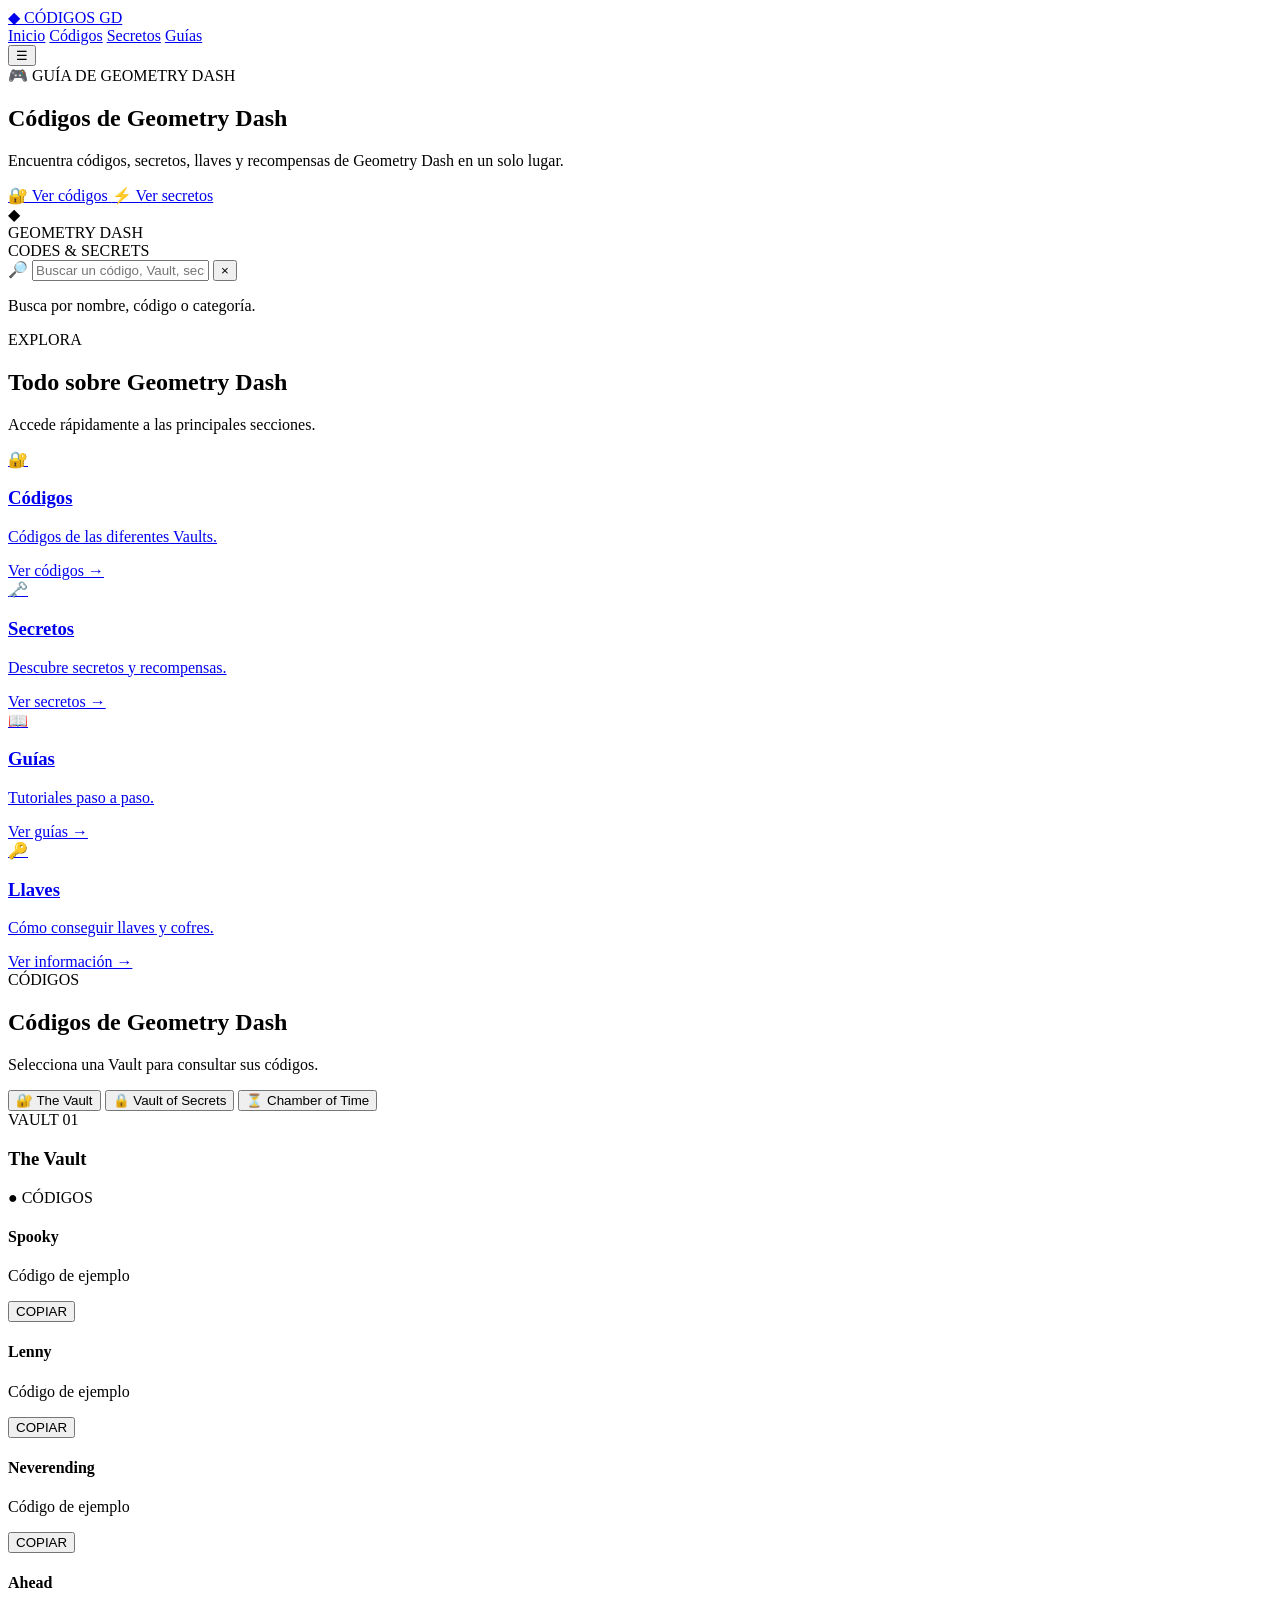
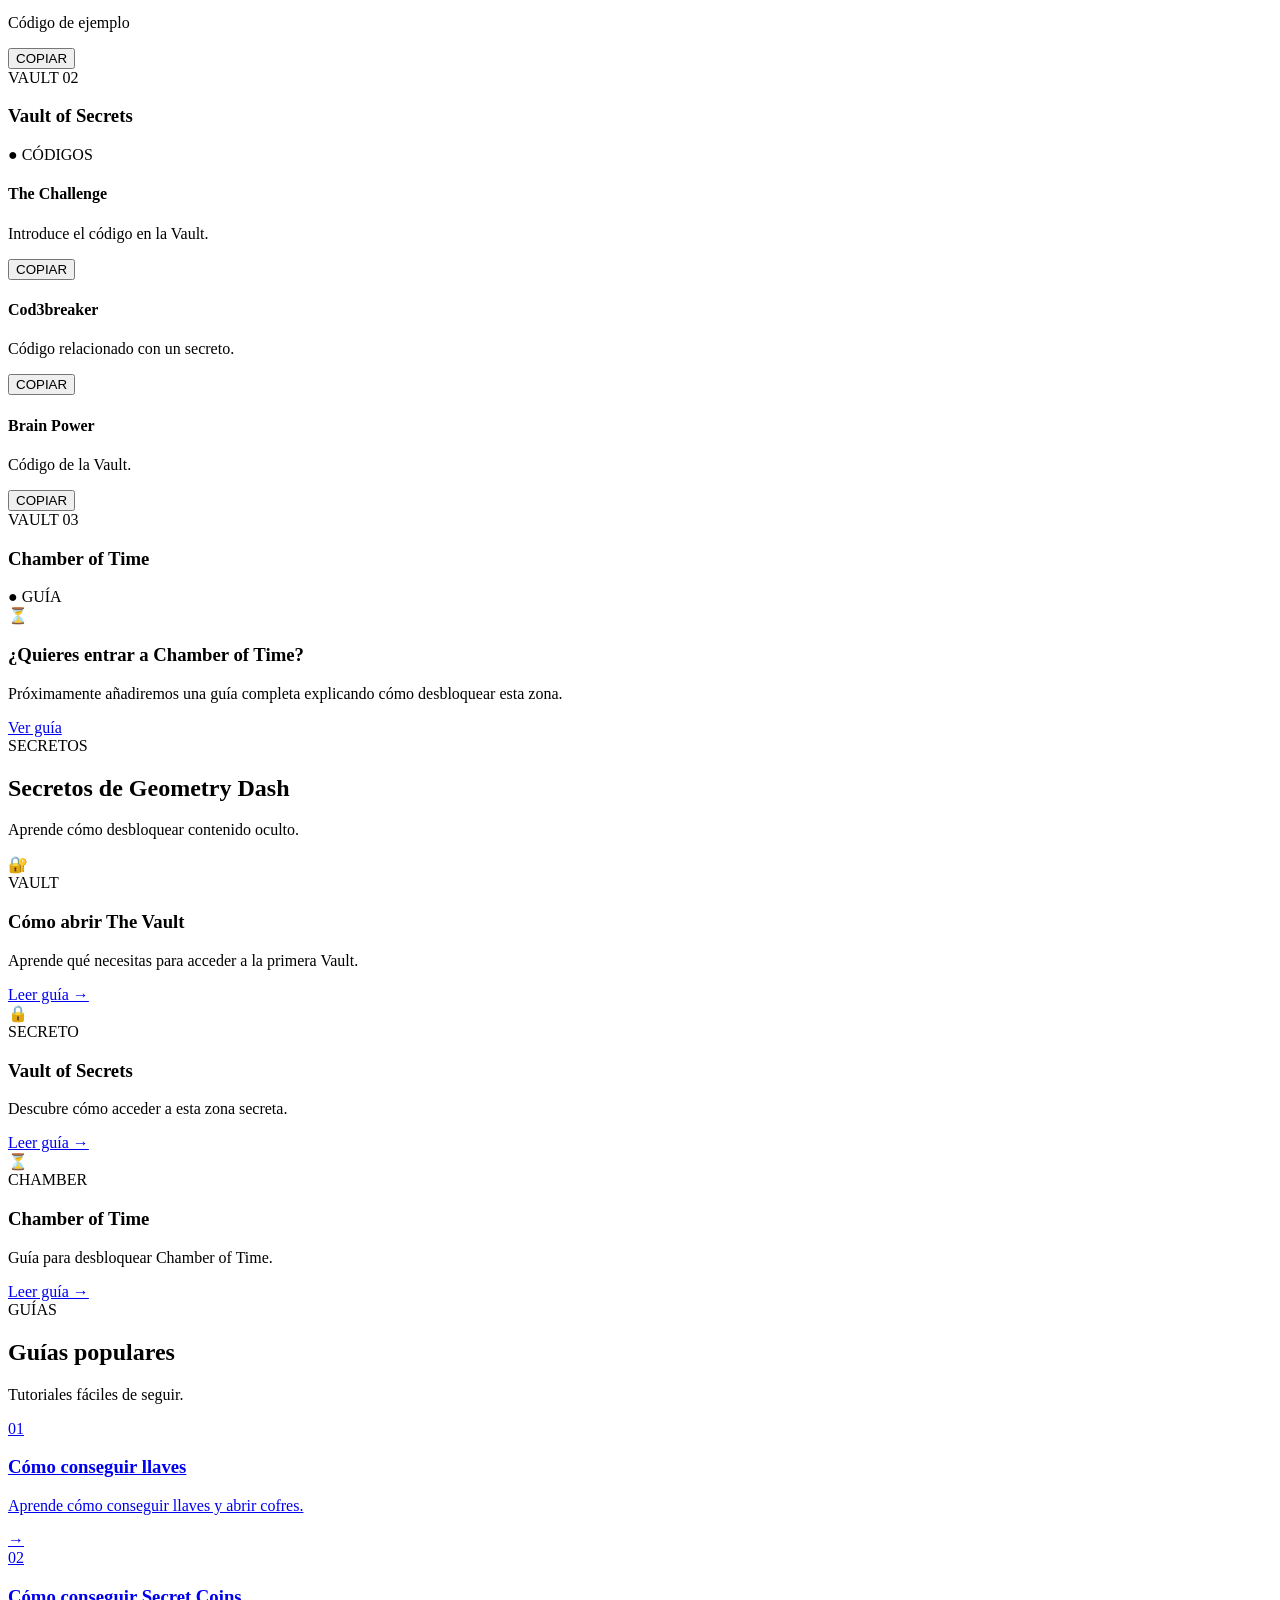
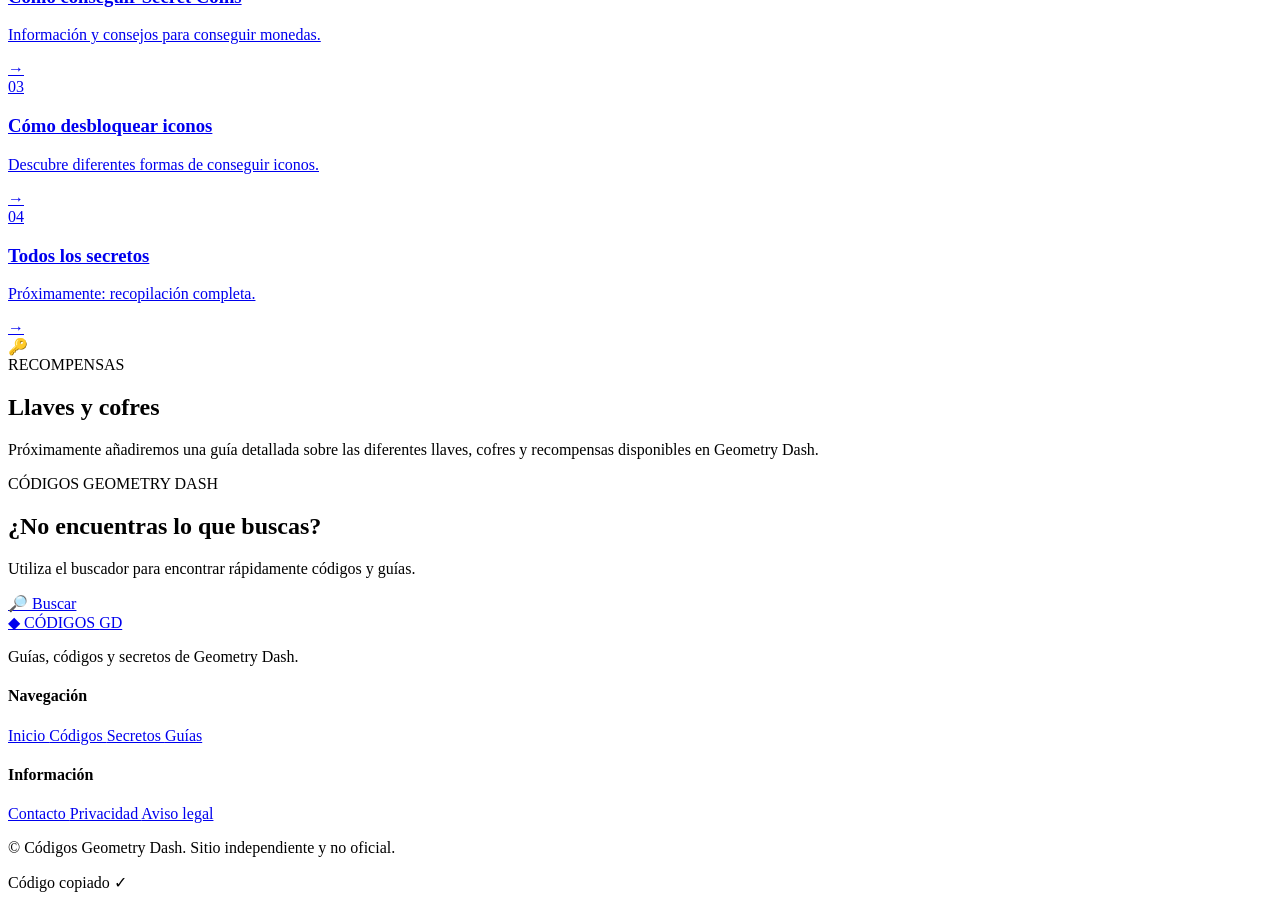
==== index.html @ 50726d6e "index.html" ====
<!DOCTYPE html>
<html lang="es">
<head>
    <meta charset="UTF-8">

    <meta name="viewport" content="width=device-width, initial-scale=1.0">

    <title>Códigos Geometry Dash | Todos los códigos y secretos</title>

    <meta
        name="description"
        content="Descubre códigos de Geometry Dash, The Vault, Vault of Secrets, Chamber of Time, llaves, cofres y secretos."
    >

    <meta
        name="keywords"
        content="Geometry Dash códigos, códigos Geometry Dash, The Vault, Vault of Secrets, Chamber of Time, Geometry Dash secretos"
    >

    <meta name="author" content="Códigos Geometry Dash">

    <link rel="stylesheet" href="style.css">
</head>

<body>

    <!-- ================= HEADER ================= -->

    <header class="header">

        <div class="container nav">

            <a href="#" class="logo">
                <span class="logo-icon">◆</span>
                CÓDIGOS <span>GD</span>
            </a>

            <nav class="menu">
                <a href="#inicio">Inicio</a>
                <a href="#codigos">Códigos</a>
                <a href="#secretos">Secretos</a>
                <a href="#guias">Guías</a>
            </nav>

            <button class="menu-button" id="menuButton">
                ☰
            </button>

        </div>

    </header>


    <!-- ================= HERO ================= -->

    <main>

        <section class="hero" id="inicio">

            <div class="hero-background"></div>

            <div class="container hero-content">

                <div class="hero-text">

                    <div class="badge">
                        🎮 GUÍA DE GEOMETRY DASH
                    </div>

                    <h1>
                        Códigos de
                        <span>Geometry Dash</span>
                    </h1>

                    <p>
                        Encuentra códigos, secretos, llaves y recompensas
                        de Geometry Dash en un solo lugar.
                    </p>

                    <div class="hero-buttons">

                        <a href="#codigos" class="button primary">
                            🔐 Ver códigos
                        </a>

                        <a href="#secretos" class="button secondary">
                            ⚡ Ver secretos
                        </a>

                    </div>

                </div>

                <div class="hero-card">

                    <div class="cube">
                        ◆
                    </div>

                    <div class="hero-card-title">
                        GEOMETRY DASH
                    </div>

                    <div class="hero-card-subtitle">
                        CODES & SECRETS
                    </div>

                </div>

            </div>

        </section>


        <!-- ================= BUSCADOR ================= -->

        <section class="search-section">

            <div class="container">

                <div class="search-box">

                    <span class="search-icon">🔎</span>

                    <input
                        type="text"
                        id="searchInput"
                        placeholder="Buscar un código, Vault, secreto..."
                        autocomplete="off"
                    >

                    <button id="clearSearch">
                        ×
                    </button>

                </div>

                <p class="search-help">
                    Busca por nombre, código o categoría.
                </p>

            </div>

        </section>


        <!-- ================= CATEGORÍAS ================= -->

        <section class="categories">

            <div class="container">

                <div class="section-heading">

                    <span class="section-label">
                        EXPLORA
                    </span>

                    <h2>
                        Todo sobre Geometry Dash
                    </h2>

                    <p>
                        Accede rápidamente a las principales secciones.
                    </p>

                </div>


                <div class="category-grid">

                    <a href="#codigos" class="category-card">

                        <div class="category-icon purple">
                            🔐
                        </div>

                        <h3>
                            Códigos
                        </h3>

                        <p>
                            Códigos de las diferentes Vaults.
                        </p>

                        <span>
                            Ver códigos →
                        </span>

                    </a>


                    <a href="#secretos" class="category-card">

                        <div class="category-icon blue">
                            🗝️
                        </div>

                        <h3>
                            Secretos
                        </h3>

                        <p>
                            Descubre secretos y recompensas.
                        </p>

                        <span>
                            Ver secretos →
                        </span>

                    </a>


                    <a href="#guias" class="category-card">

                        <div class="category-icon green">
                            📖
                        </div>

                        <h3>
                            Guías
                        </h3>

                        <p>
                            Tutoriales paso a paso.
                        </p>

                        <span>
                            Ver guías →
                        </span>

                    </a>


                    <a href="#llaves" class="category-card">

                        <div class="category-icon orange">
                            🔑
                        </div>

                        <h3>
                            Llaves
                        </h3>

                        <p>
                            Cómo conseguir llaves y cofres.
                        </p>

                        <span>
                            Ver información →
                        </span>

                    </a>

                </div>

            </div>

        </section>


        <!-- ================= CÓDIGOS ================= -->

        <section class="codes-section" id="codigos">

            <div class="container">

                <div class="section-heading">

                    <span class="section-label">
                        CÓDIGOS
                    </span>

                    <h2>
                        Códigos de Geometry Dash
                    </h2>

                    <p>
                        Selecciona una Vault para consultar sus códigos.
                    </p>

                </div>


                <div class="vault-tabs">

                    <button
                        class="vault-tab active"
                        data-vault="the-vault"
                    >
                        🔐 The Vault
                    </button>

                    <button
                        class="vault-tab"
                        data-vault="vault-secrets"
                    >
                        🔒 Vault of Secrets
                    </button>

                    <button
                        class="vault-tab"
                        data-vault="chamber"
                    >
                        ⏳ Chamber of Time
                    </button>

                </div>


                <!-- THE VAULT -->

                <div class="code-panel active" id="the-vault">

                    <div class="panel-header">

                        <div>
                            <span class="small-label">
                                VAULT 01
                            </span>

                            <h3>
                                The Vault
                            </h3>
                        </div>

                        <span class="status">
                            ● CÓDIGOS
                        </span>

                    </div>


                    <div class="code-grid">

                        <article class="code-card">

                            <div class="code-info">
                                <h4>
                                    Spooky
                                </h4>

                                <p>
                                    Código de ejemplo
                                </p>
                            </div>

                            <button
                                class="copy-button"
                                data-code="spooky"
                            >
                                COPIAR
                            </button>

                        </article>


                        <article class="code-card">

                            <div class="code-info">
                                <h4>
                                    Lenny
                                </h4>

                                <p>
                                    Código de ejemplo
                                </p>
                            </div>

                            <button
                                class="copy-button"
                                data-code="lenny"
                            >
                                COPIAR
                            </button>

                        </article>


                        <article class="code-card">

                            <div class="code-info">
                                <h4>
                                    Neverending
                                </h4>

                                <p>
                                    Código de ejemplo
                                </p>
                            </div>

                            <button
                                class="copy-button"
                                data-code="neverending"
                            >
                                COPIAR
                            </button>

                        </article>


                        <article class="code-card">

                            <div class="code-info">
                                <h4>
                                    Ahead
                                </h4>

                                <p>
                                    Código de ejemplo
                                </p>
                            </div>

                            <button
                                class="copy-button"
                                data-code="ahead"
                            >
                                COPIAR
                            </button>

                        </article>

                    </div>

                </div>


                <!-- VAULT OF SECRETS -->

                <div class="code-panel" id="vault-secrets">

                    <div class="panel-header">

                        <div>
                            <span class="small-label">
                                VAULT 02
                            </span>

                            <h3>
                                Vault of Secrets
                            </h3>
                        </div>

                        <span class="status">
                            ● CÓDIGOS
                        </span>

                    </div>


                    <div class="code-grid">

                        <article class="code-card">

                            <div class="code-info">
                                <h4>
                                    The Challenge
                                </h4>

                                <p>
                                    Introduce el código en la Vault.
                                </p>
                            </div>

                            <button
                                class="copy-button"
                                data-code="the challenge"
                            >
                                COPIAR
                            </button>

                        </article>


                        <article class="code-card">

                            <div class="code-info">
                                <h4>
                                    Cod3breaker
                                </h4>

                                <p>
                                    Código relacionado con un secreto.
                                </p>
                            </div>

                            <button
                                class="copy-button"
                                data-code="cod3breaker"
                            >
                                COPIAR
                            </button>

                        </article>


                        <article class="code-card">

                            <div class="code-info">
                                <h4>
                                    Brain Power
                                </h4>

                                <p>
                                    Código de la Vault.
                                </p>
                            </div>

                            <button
                                class="copy-button"
                                data-code="brain power"
                            >
                                COPIAR
                            </button>

                        </article>

                    </div>

                </div>


                <!-- CHAMBER -->

                <div class="code-panel" id="chamber">

                    <div class="panel-header">

                        <div>
                            <span class="small-label">
                                VAULT 03
                            </span>

                            <h3>
                                Chamber of Time
                            </h3>
                        </div>

                        <span class="status">
                            ● GUÍA
                        </span>

                    </div>


                    <div class="chamber-content">

                        <div class="chamber-icon">
                            ⏳
                        </div>

                        <div>

                            <h3>
                                ¿Quieres entrar a Chamber of Time?
                            </h3>

                            <p>
                                Próximamente añadiremos una guía completa
                                explicando cómo desbloquear esta zona.
                            </p>

                            <a href="#guias" class="button primary">
                                Ver guía
                            </a>

                        </div>

                    </div>

                </div>

            </div>

        </section>


        <!-- ================= SECRETOS ================= -->

        <section class="secrets-section" id="secretos">

            <div class="container">

                <div class="section-heading">

                    <span class="section-label">
                        SECRETOS
                    </span>

                    <h2>
                        Secretos de Geometry Dash
                    </h2>

                    <p>
                        Aprende cómo desbloquear contenido oculto.
                    </p>

                </div>


                <div class="article-grid">

                    <article class="article-card">

                        <div class="article-image vault-image">
                            🔐
                        </div>

                        <div class="article-content">

                            <span class="article-tag">
                                VAULT
                            </span>

                            <h3>
                                Cómo abrir The Vault
                            </h3>

                            <p>
                                Aprende qué necesitas para acceder
                                a la primera Vault.
                            </p>

                            <a href="#">
                                Leer guía →
                            </a>

                        </div>

                    </article>


                    <article class="article-card">

                        <div class="article-image secret-image">
                            🔒
                        </div>

                        <div class="article-content">

                            <span class="article-tag">
                                SECRETO
                            </span>

                            <h3>
                                Vault of Secrets
                            </h3>

                            <p>
                                Descubre cómo acceder a esta zona
                                secreta.
                            </p>

                            <a href="#">
                                Leer guía →
                            </a>

                        </div>

                    </article>


                    <article class="article-card">

                        <div class="article-image chamber-image">
                            ⏳
                        </div>

                        <div class="article-content">

                            <span class="article-tag">
                                CHAMBER
                            </span>

                            <h3>
                                Chamber of Time
                            </h3>

                            <p>
                                Guía para desbloquear Chamber of Time.
                            </p>

                            <a href="#">
                                Leer guía →
                            </a>

                        </div>

                    </article>

                </div>

            </div>

        </section>


        <!-- ================= GUIAS ================= -->

        <section class="guides-section" id="guias">

            <div class="container">

                <div class="section-heading">

                    <span class="section-label">
                        GUÍAS
                    </span>

                    <h2>
                        Guías populares
                    </h2>

                    <p>
                        Tutoriales fáciles de seguir.
                    </p>

                </div>


                <div class="guide-list">

                    <a href="#" class="guide-item">

                        <div class="guide-number">
                            01
                        </div>

                        <div class="guide-text">
                            <h3>
                                Cómo conseguir llaves
                            </h3>

                            <p>
                                Aprende cómo conseguir llaves y abrir cofres.
                            </p>
                        </div>

                        <span class="guide-arrow">
                            →
                        </span>

                    </a>


                    <a href="#" class="guide-item">

                        <div class="guide-number">
                            02
                        </div>

                        <div class="guide-text">
                            <h3>
                                Cómo conseguir Secret Coins
                            </h3>

                            <p>
                                Información y consejos para conseguir monedas.
                            </p>
                        </div>

                        <span class="guide-arrow">
                            →
                        </span>

                    </a>


                    <a href="#" class="guide-item">

                        <div class="guide-number">
                            03
                        </div>

                        <div class="guide-text">
                            <h3>
                                Cómo desbloquear iconos
                            </h3>

                            <p>
                                Descubre diferentes formas de conseguir iconos.
                            </p>
                        </div>

                        <span class="guide-arrow">
                            →
                        </span>

                    </a>


                    <a href="#" class="guide-item">

                        <div class="guide-number">
                            04
                        </div>

                        <div class="guide-text">
                            <h3>
                                Todos los secretos
                            </h3>

                            <p>
                                Próximamente: recopilación completa.
                            </p>
                        </div>

                        <span class="guide-arrow">
                            →
                        </span>

                    </a>

                </div>

            </div>

        </section>


        <!-- ================= LLAVES ================= -->

        <section class="keys-section" id="llaves">

            <div class="container">

                <div class="keys-box">

                    <div class="keys-icon">
                        🔑
                    </div>

                    <div>

                        <span class="section-label">
                            RECOMPENSAS
                        </span>

                        <h2>
                            Llaves y cofres
                        </h2>

                        <p>
                            Próximamente añadiremos una guía detallada
                            sobre las diferentes llaves, cofres y recompensas
                            disponibles en Geometry Dash.
                        </p>

                    </div>

                </div>

            </div>

        </section>


        <!-- ================= CTA ================= -->

        <section class="cta-section">

            <div class="container">

                <div class="cta">

                    <div>

                        <span class="section-label">
                            CÓDIGOS GEOMETRY DASH
                        </span>

                        <h2>
                            ¿No encuentras lo que buscas?
                        </h2>

                        <p>
                            Utiliza el buscador para encontrar rápidamente
                            códigos y guías.
                        </p>

                    </div>

                    <a href="#inicio" class="button primary">
                        🔎 Buscar
                    </a>

                </div>

            </div>

        </section>

    </main>


    <!-- ================= FOOTER ================= -->

    <footer class="footer">

        <div class="container footer-content">

            <div class="footer-brand">

                <a href="#" class="logo">
                    <span class="logo-icon">◆</span>
                    CÓDIGOS <span>GD</span>
                </a>

                <p>
                    Guías, códigos y secretos de Geometry Dash.
                </p>

            </div>


            <div class="footer-links">

                <h4>
                    Navegación
                </h4>

                <a href="#inicio">
                    Inicio
                </a>

                <a href="#codigos">
                    Códigos
                </a>

                <a href="#secretos">
                    Secretos
                </a>

                <a href="#guias">
                    Guías
                </a>

            </div>


            <div class="footer-links">

                <h4>
                    Información
                </h4>

                <a href="#">
                    Contacto
                </a>

                <a href="#">
                    Privacidad
                </a>

                <a href="#">
                    Aviso legal
                </a>

            </div>

        </div>


        <div class="footer-bottom">

            <div class="container">

                <p>
                    © <span id="year"></span> Códigos Geometry Dash.
                    Sitio independiente y no oficial.
                </p>

            </div>

        </div>

    </footer>


    <!-- TOAST -->

    <div class="toast" id="toast">
        Código copiado ✓
    </div>


    <script src="script.js"></script>

</body>
</html>
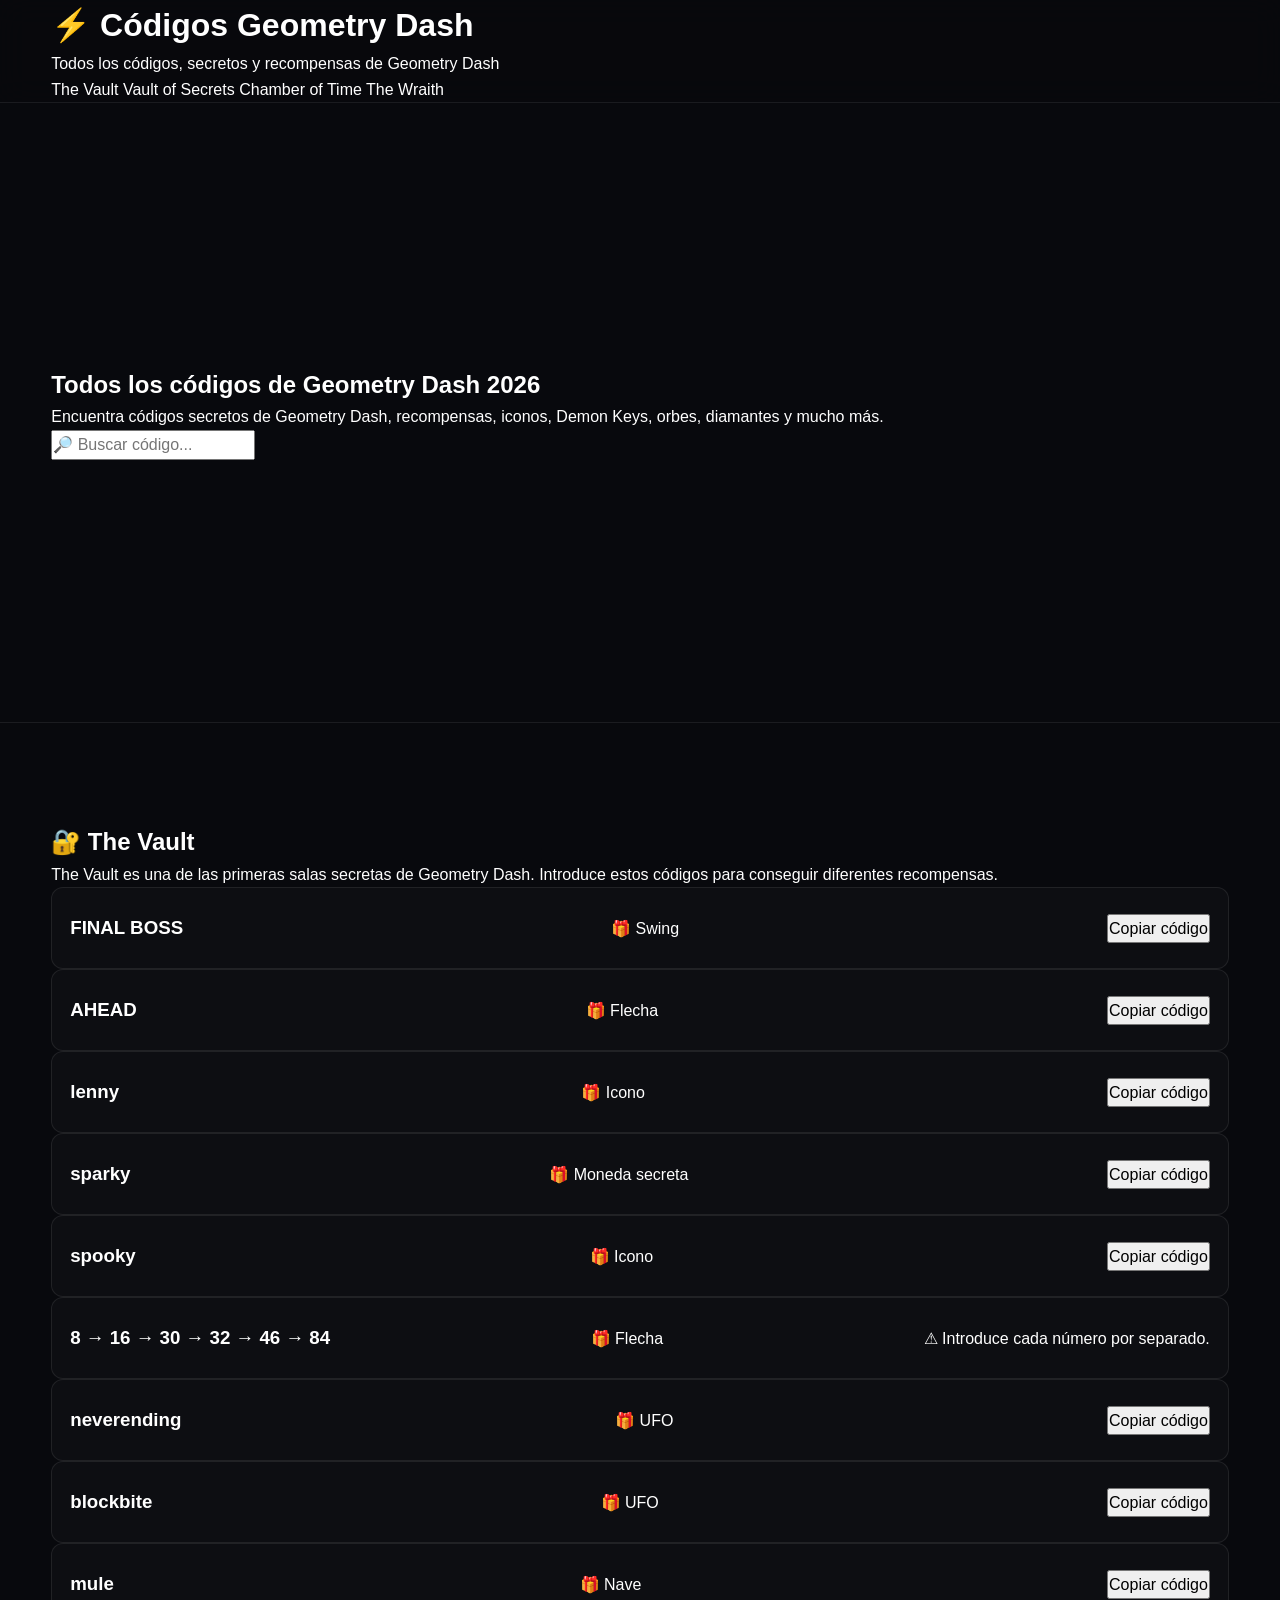
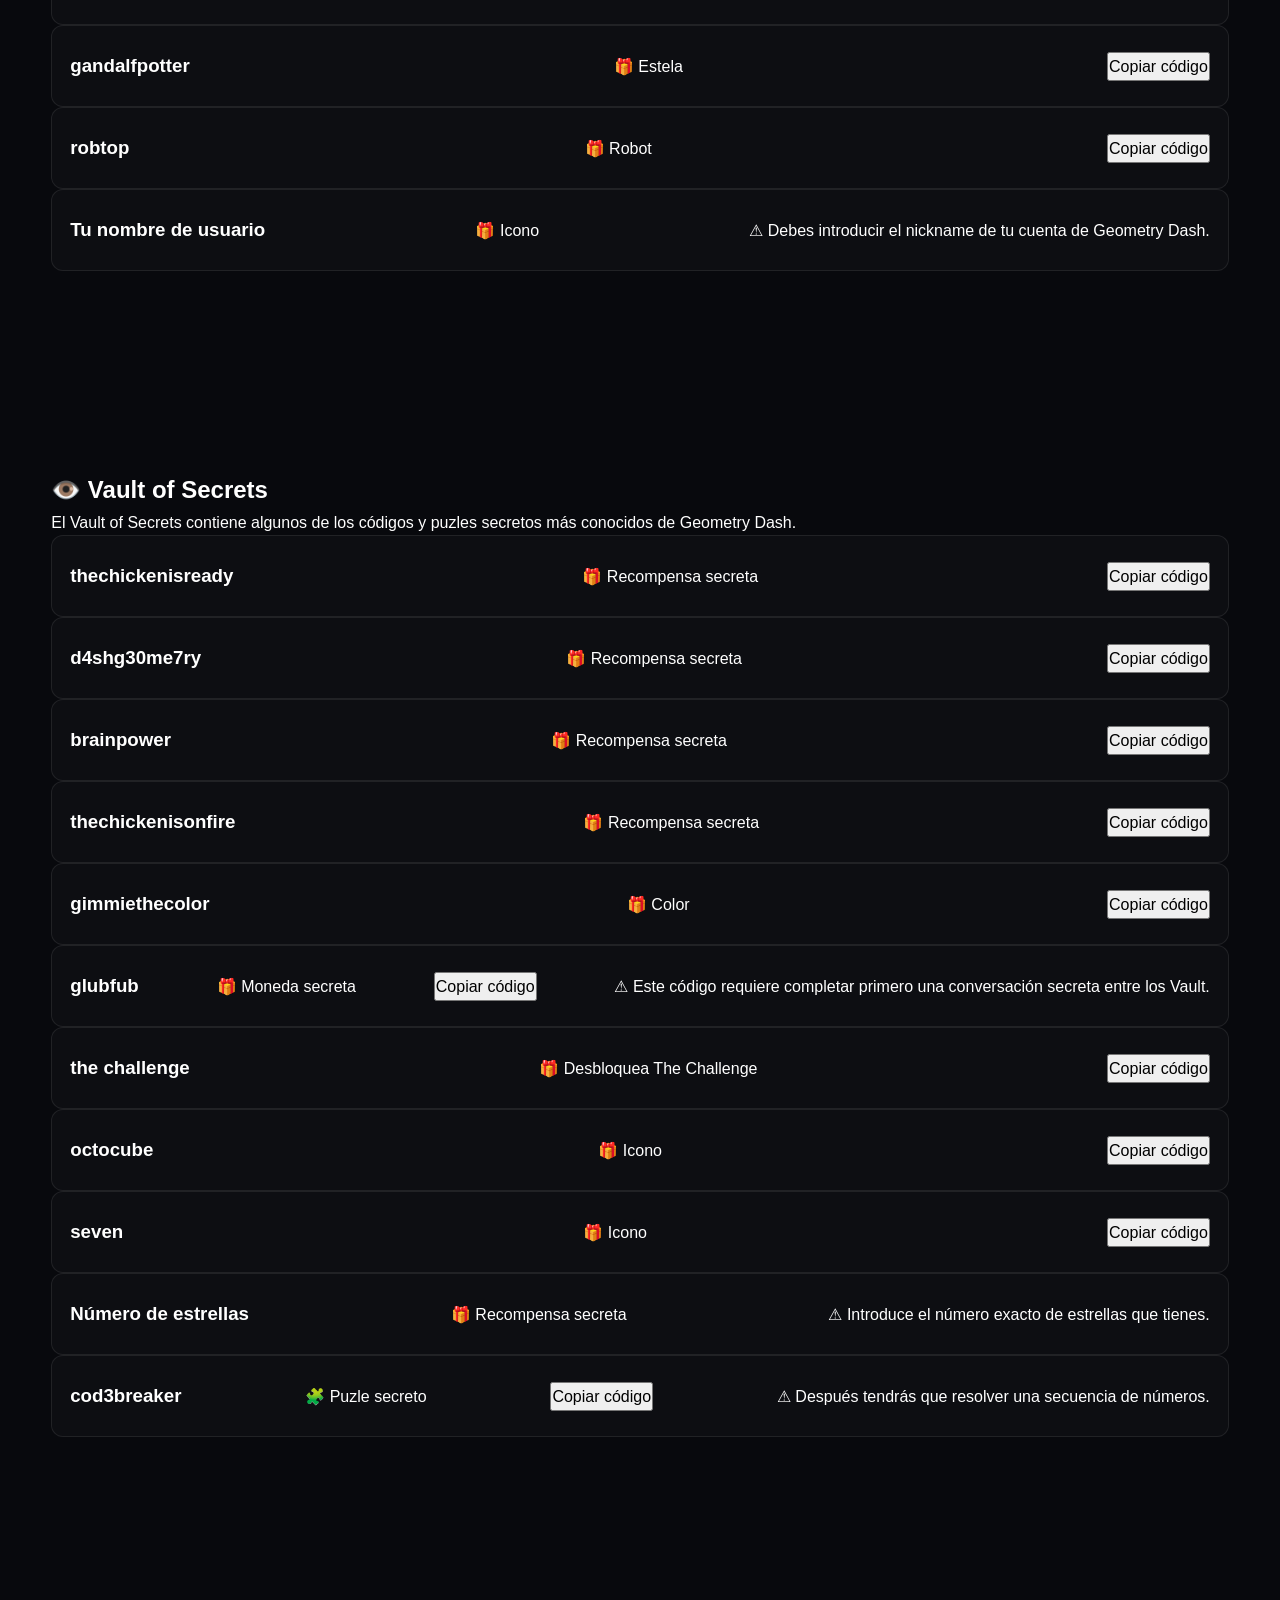
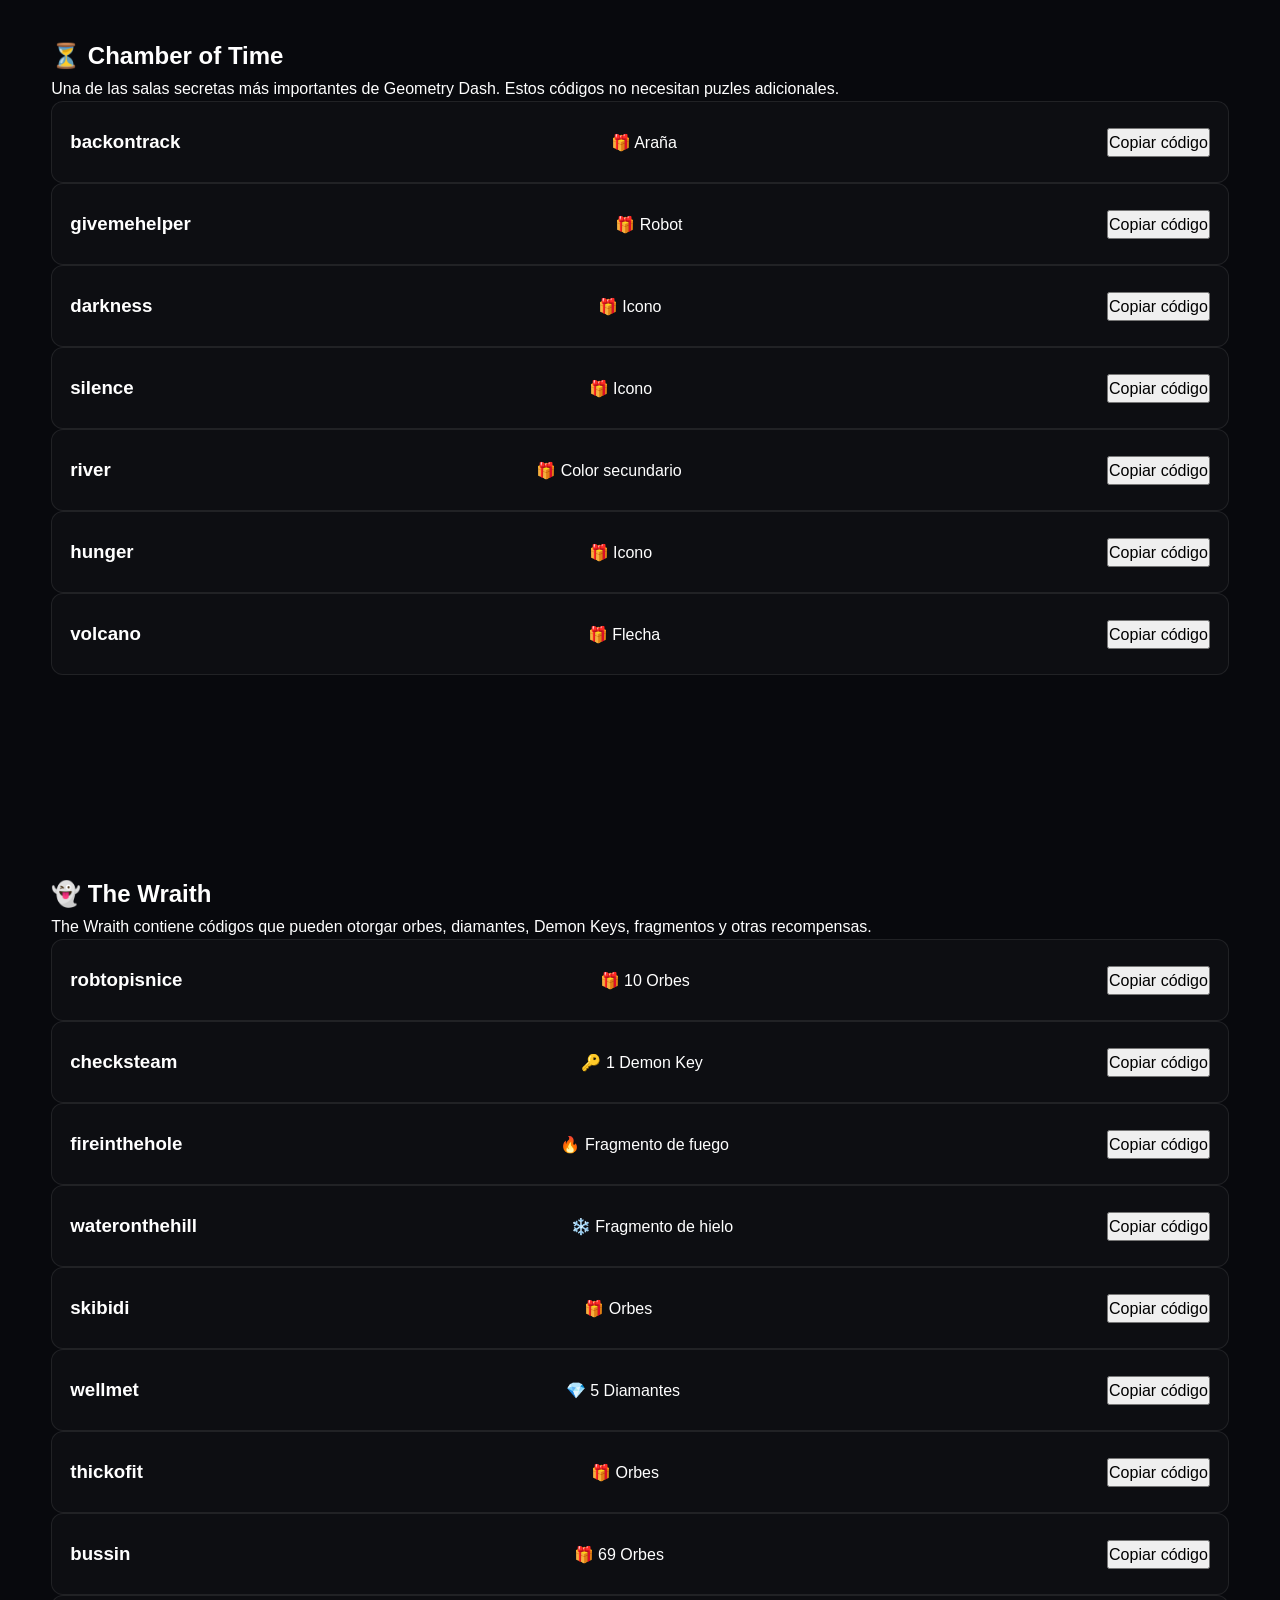
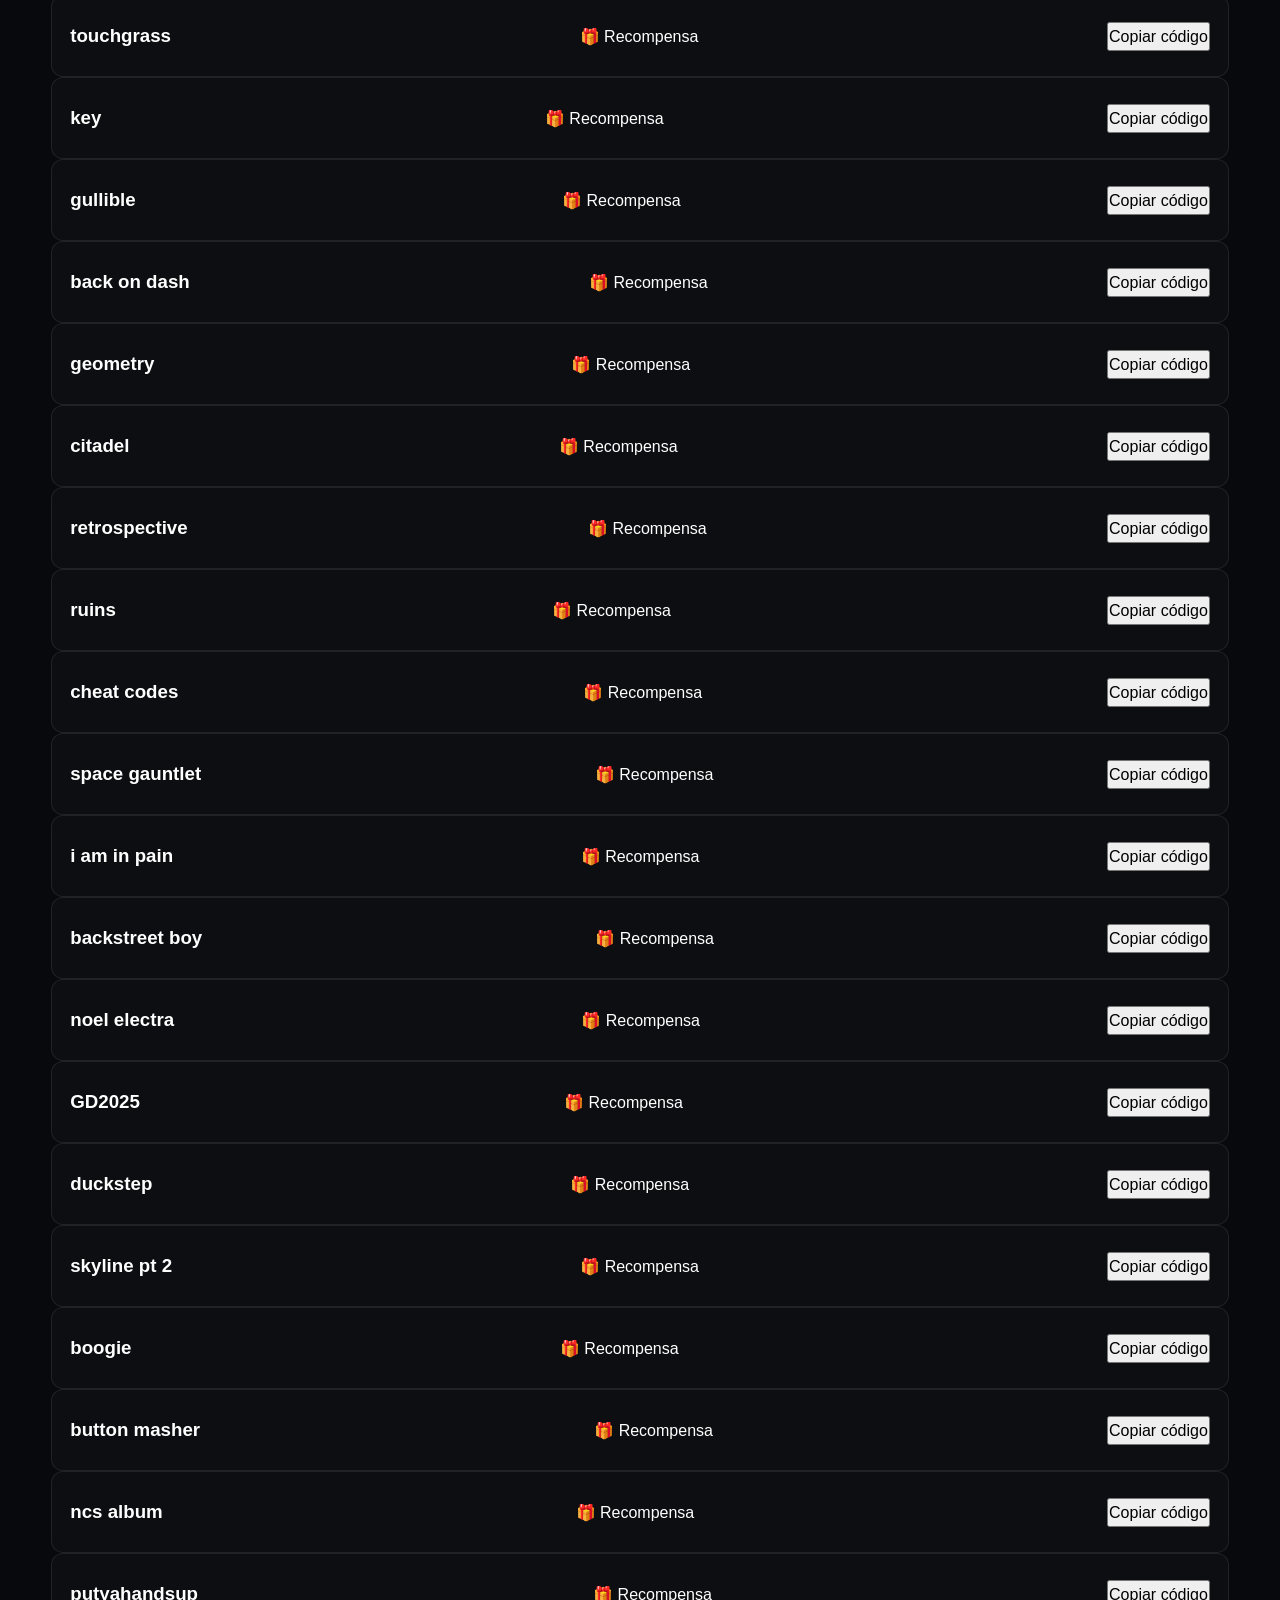
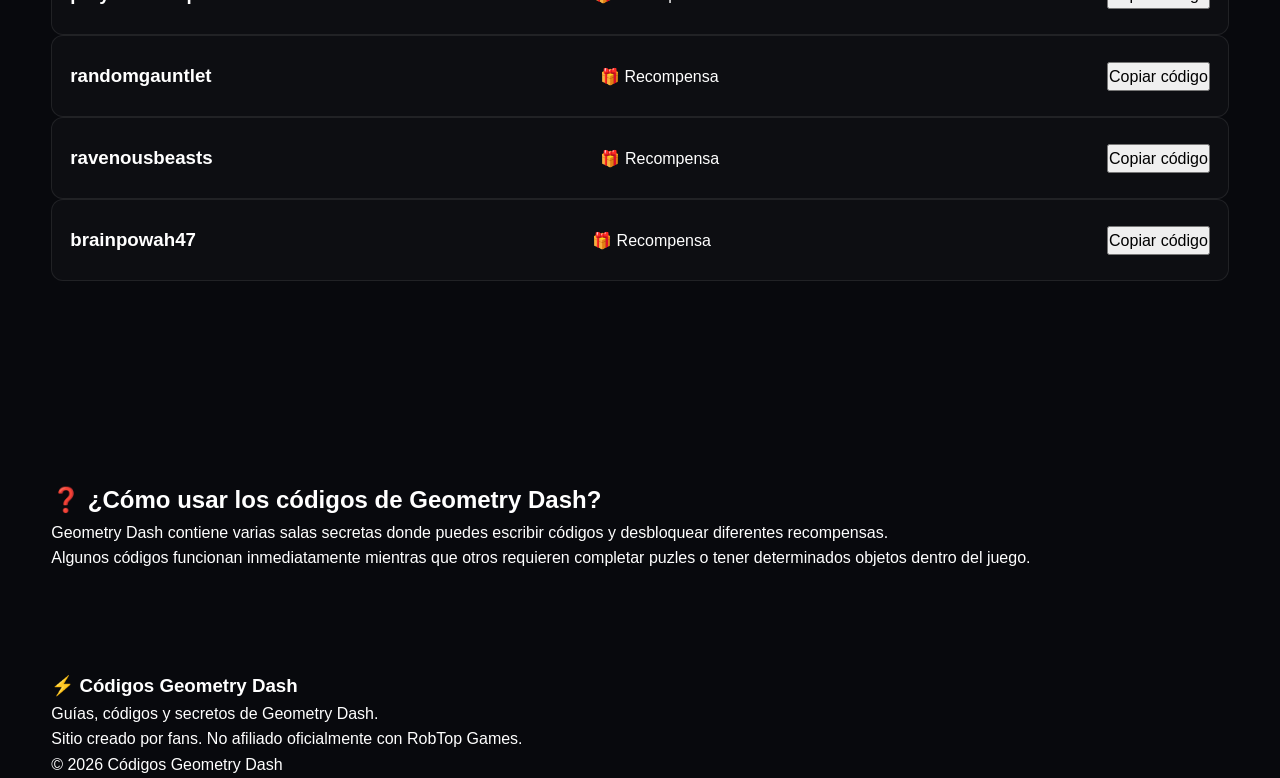
==== commit 35a8c40d: "index.html" ====
--- a/index.html
+++ b/index.html
@@ -1,990 +1,962 @@
 <!DOCTYPE html>
 <html lang="es">
 <head>
-    <meta charset="UTF-8">
-
-    <meta name="viewport" content="width=device-width, initial-scale=1.0">
-
-    <title>Códigos Geometry Dash | Todos los códigos y secretos</title>
-
-    <meta
-        name="description"
-        content="Descubre códigos de Geometry Dash, The Vault, Vault of Secrets, Chamber of Time, llaves, cofres y secretos."
-    >
-
-    <meta
-        name="keywords"
-        content="Geometry Dash códigos, códigos Geometry Dash, The Vault, Vault of Secrets, Chamber of Time, Geometry Dash secretos"
-    >
-
-    <meta name="author" content="Códigos Geometry Dash">
-
-    <link rel="stylesheet" href="style.css">
+  <meta charset="UTF-8" />
+  <meta name="viewport" content="width=device-width, initial-scale=1.0" />
+
+  <title>Códigos Geometry Dash 2026 | Vault, Secrets, Chamber y Wraith</title>
+
+  <meta
+    name="description"
+    content="Todos los códigos de Geometry Dash actualizados: The Vault, Vault of Secrets, Chamber of Time y The Wraith. Copia los códigos y descubre sus recompensas."
+  />
+
+  <link rel="stylesheet" href="style.css" />
 </head>
 
 <body>
 
-    <!-- ================= HEADER ================= -->
-
-    <header class="header">
-
-        <div class="container nav">
-
-            <a href="#" class="logo">
-                <span class="logo-icon">◆</span>
-                CÓDIGOS <span>GD</span>
-            </a>
-
-            <nav class="menu">
-                <a href="#inicio">Inicio</a>
-                <a href="#codigos">Códigos</a>
-                <a href="#secretos">Secretos</a>
-                <a href="#guias">Guías</a>
-            </nav>
-
-            <button class="menu-button" id="menuButton">
-                ☰
-            </button>
-
-        </div>
-
-    </header>
-
-
-    <!-- ================= HERO ================= -->
-
-    <main>
-
-        <section class="hero" id="inicio">
-
-            <div class="hero-background"></div>
-
-            <div class="container hero-content">
-
-                <div class="hero-text">
-
-                    <div class="badge">
-                        🎮 GUÍA DE GEOMETRY DASH
-                    </div>
-
-                    <h1>
-                        Códigos de
-                        <span>Geometry Dash</span>
-                    </h1>
-
-                    <p>
-                        Encuentra códigos, secretos, llaves y recompensas
-                        de Geometry Dash en un solo lugar.
-                    </p>
-
-                    <div class="hero-buttons">
-
-                        <a href="#codigos" class="button primary">
-                            🔐 Ver códigos
-                        </a>
-
-                        <a href="#secretos" class="button secondary">
-                            ⚡ Ver secretos
-                        </a>
-
-                    </div>
-
-                </div>
-
-                <div class="hero-card">
-
-                    <div class="cube">
-                        ◆
-                    </div>
-
-                    <div class="hero-card-title">
-                        GEOMETRY DASH
-                    </div>
-
-                    <div class="hero-card-subtitle">
-                        CODES & SECRETS
-                    </div>
-
-                </div>
-
-            </div>
-
-        </section>
-
-
-        <!-- ================= BUSCADOR ================= -->
-
-        <section class="search-section">
-
-            <div class="container">
-
-                <div class="search-box">
-
-                    <span class="search-icon">🔎</span>
-
-                    <input
-                        type="text"
-                        id="searchInput"
-                        placeholder="Buscar un código, Vault, secreto..."
-                        autocomplete="off"
-                    >
-
-                    <button id="clearSearch">
-                        ×
-                    </button>
-
-                </div>
-
-                <p class="search-help">
-                    Busca por nombre, código o categoría.
-                </p>
-
-            </div>
-
-        </section>
-
-
-        <!-- ================= CATEGORÍAS ================= -->
-
-        <section class="categories">
-
-            <div class="container">
-
-                <div class="section-heading">
-
-                    <span class="section-label">
-                        EXPLORA
-                    </span>
-
-                    <h2>
-                        Todo sobre Geometry Dash
-                    </h2>
-
-                    <p>
-                        Accede rápidamente a las principales secciones.
-                    </p>
-
-                </div>
-
-
-                <div class="category-grid">
-
-                    <a href="#codigos" class="category-card">
-
-                        <div class="category-icon purple">
-                            🔐
-                        </div>
-
-                        <h3>
-                            Códigos
-                        </h3>
-
-                        <p>
-                            Códigos de las diferentes Vaults.
-                        </p>
-
-                        <span>
-                            Ver códigos →
-                        </span>
-
-                    </a>
-
-
-                    <a href="#secretos" class="category-card">
-
-                        <div class="category-icon blue">
-                            🗝️
-                        </div>
-
-                        <h3>
-                            Secretos
-                        </h3>
-
-                        <p>
-                            Descubre secretos y recompensas.
-                        </p>
-
-                        <span>
-                            Ver secretos →
-                        </span>
-
-                    </a>
-
-
-                    <a href="#guias" class="category-card">
-
-                        <div class="category-icon green">
-                            📖
-                        </div>
-
-                        <h3>
-                            Guías
-                        </h3>
-
-                        <p>
-                            Tutoriales paso a paso.
-                        </p>
-
-                        <span>
-                            Ver guías →
-                        </span>
-
-                    </a>
-
-
-                    <a href="#llaves" class="category-card">
-
-                        <div class="category-icon orange">
-                            🔑
-                        </div>
-
-                        <h3>
-                            Llaves
-                        </h3>
-
-                        <p>
-                            Cómo conseguir llaves y cofres.
-                        </p>
-
-                        <span>
-                            Ver información →
-                        </span>
-
-                    </a>
-
-                </div>
-
-            </div>
-
-        </section>
-
-
-        <!-- ================= CÓDIGOS ================= -->
-
-        <section class="codes-section" id="codigos">
-
-            <div class="container">
-
-                <div class="section-heading">
-
-                    <span class="section-label">
-                        CÓDIGOS
-                    </span>
-
-                    <h2>
-                        Códigos de Geometry Dash
-                    </h2>
-
-                    <p>
-                        Selecciona una Vault para consultar sus códigos.
-                    </p>
-
-                </div>
-
-
-                <div class="vault-tabs">
-
-                    <button
-                        class="vault-tab active"
-                        data-vault="the-vault"
-                    >
-                        🔐 The Vault
-                    </button>
-
-                    <button
-                        class="vault-tab"
-                        data-vault="vault-secrets"
-                    >
-                        🔒 Vault of Secrets
-                    </button>
-
-                    <button
-                        class="vault-tab"
-                        data-vault="chamber"
-                    >
-                        ⏳ Chamber of Time
-                    </button>
-
-                </div>
-
-
-                <!-- THE VAULT -->
-
-                <div class="code-panel active" id="the-vault">
-
-                    <div class="panel-header">
-
-                        <div>
-                            <span class="small-label">
-                                VAULT 01
-                            </span>
-
-                            <h3>
-                                The Vault
-                            </h3>
-                        </div>
-
-                        <span class="status">
-                            ● CÓDIGOS
-                        </span>
-
-                    </div>
-
-
-                    <div class="code-grid">
-
-                        <article class="code-card">
-
-                            <div class="code-info">
-                                <h4>
-                                    Spooky
-                                </h4>
-
-                                <p>
-                                    Código de ejemplo
-                                </p>
-                            </div>
-
-                            <button
-                                class="copy-button"
-                                data-code="spooky"
-                            >
-                                COPIAR
-                            </button>
-
-                        </article>
-
-
-                        <article class="code-card">
-
-                            <div class="code-info">
-                                <h4>
-                                    Lenny
-                                </h4>
-
-                                <p>
-                                    Código de ejemplo
-                                </p>
-                            </div>
-
-                            <button
-                                class="copy-button"
-                                data-code="lenny"
-                            >
-                                COPIAR
-                            </button>
-
-                        </article>
-
-
-                        <article class="code-card">
-
-                            <div class="code-info">
-                                <h4>
-                                    Neverending
-                                </h4>
-
-                                <p>
-                                    Código de ejemplo
-                                </p>
-                            </div>
-
-                            <button
-                                class="copy-button"
-                                data-code="neverending"
-                            >
-                                COPIAR
-                            </button>
-
-                        </article>
-
-
-                        <article class="code-card">
-
-                            <div class="code-info">
-                                <h4>
-                                    Ahead
-                                </h4>
-
-                                <p>
-                                    Código de ejemplo
-                                </p>
-                            </div>
-
-                            <button
-                                class="copy-button"
-                                data-code="ahead"
-                            >
-                                COPIAR
-                            </button>
-
-                        </article>
-
-                    </div>
-
-                </div>
-
-
-                <!-- VAULT OF SECRETS -->
-
-                <div class="code-panel" id="vault-secrets">
-
-                    <div class="panel-header">
-
-                        <div>
-                            <span class="small-label">
-                                VAULT 02
-                            </span>
-
-                            <h3>
-                                Vault of Secrets
-                            </h3>
-                        </div>
-
-                        <span class="status">
-                            ● CÓDIGOS
-                        </span>
-
-                    </div>
-
-
-                    <div class="code-grid">
-
-                        <article class="code-card">
-
-                            <div class="code-info">
-                                <h4>
-                                    The Challenge
-                                </h4>
-
-                                <p>
-                                    Introduce el código en la Vault.
-                                </p>
-                            </div>
-
-                            <button
-                                class="copy-button"
-                                data-code="the challenge"
-                            >
-                                COPIAR
-                            </button>
-
-                        </article>
-
-
-                        <article class="code-card">
-
-                            <div class="code-info">
-                                <h4>
-                                    Cod3breaker
-                                </h4>
-
-                                <p>
-                                    Código relacionado con un secreto.
-                                </p>
-                            </div>
-
-                            <button
-                                class="copy-button"
-                                data-code="cod3breaker"
-                            >
-                                COPIAR
-                            </button>
-
-                        </article>
-
-
-                        <article class="code-card">
-
-                            <div class="code-info">
-                                <h4>
-                                    Brain Power
-                                </h4>
-
-                                <p>
-                                    Código de la Vault.
-                                </p>
-                            </div>
-
-                            <button
-                                class="copy-button"
-                                data-code="brain power"
-                            >
-                                COPIAR
-                            </button>
-
-                        </article>
-
-                    </div>
-
-                </div>
-
-
-                <!-- CHAMBER -->
-
-                <div class="code-panel" id="chamber">
-
-                    <div class="panel-header">
-
-                        <div>
-                            <span class="small-label">
-                                VAULT 03
-                            </span>
-
-                            <h3>
-                                Chamber of Time
-                            </h3>
-                        </div>
-
-                        <span class="status">
-                            ● GUÍA
-                        </span>
-
-                    </div>
-
-
-                    <div class="chamber-content">
-
-                        <div class="chamber-icon">
-                            ⏳
-                        </div>
-
-                        <div>
-
-                            <h3>
-                                ¿Quieres entrar a Chamber of Time?
-                            </h3>
-
-                            <p>
-                                Próximamente añadiremos una guía completa
-                                explicando cómo desbloquear esta zona.
-                            </p>
-
-                            <a href="#guias" class="button primary">
-                                Ver guía
-                            </a>
-
-                        </div>
-
-                    </div>
-
-                </div>
-
-            </div>
-
-        </section>
-
-
-        <!-- ================= SECRETOS ================= -->
-
-        <section class="secrets-section" id="secretos">
-
-            <div class="container">
-
-                <div class="section-heading">
-
-                    <span class="section-label">
-                        SECRETOS
-                    </span>
-
-                    <h2>
-                        Secretos de Geometry Dash
-                    </h2>
-
-                    <p>
-                        Aprende cómo desbloquear contenido oculto.
-                    </p>
-
-                </div>
-
-
-                <div class="article-grid">
-
-                    <article class="article-card">
-
-                        <div class="article-image vault-image">
-                            🔐
-                        </div>
-
-                        <div class="article-content">
-
-                            <span class="article-tag">
-                                VAULT
-                            </span>
-
-                            <h3>
-                                Cómo abrir The Vault
-                            </h3>
-
-                            <p>
-                                Aprende qué necesitas para acceder
-                                a la primera Vault.
-                            </p>
-
-                            <a href="#">
-                                Leer guía →
-                            </a>
-
-                        </div>
-
-                    </article>
-
-
-                    <article class="article-card">
-
-                        <div class="article-image secret-image">
-                            🔒
-                        </div>
-
-                        <div class="article-content">
-
-                            <span class="article-tag">
-                                SECRETO
-                            </span>
-
-                            <h3>
-                                Vault of Secrets
-                            </h3>
-
-                            <p>
-                                Descubre cómo acceder a esta zona
-                                secreta.
-                            </p>
-
-                            <a href="#">
-                                Leer guía →
-                            </a>
-
-                        </div>
-
-                    </article>
-
-
-                    <article class="article-card">
-
-                        <div class="article-image chamber-image">
-                            ⏳
-                        </div>
-
-                        <div class="article-content">
-
-                            <span class="article-tag">
-                                CHAMBER
-                            </span>
-
-                            <h3>
-                                Chamber of Time
-                            </h3>
-
-                            <p>
-                                Guía para desbloquear Chamber of Time.
-                            </p>
-
-                            <a href="#">
-                                Leer guía →
-                            </a>
-
-                        </div>
-
-                    </article>
-
-                </div>
-
-            </div>
-
-        </section>
-
-
-        <!-- ================= GUIAS ================= -->
-
-        <section class="guides-section" id="guias">
-
-            <div class="container">
-
-                <div class="section-heading">
-
-                    <span class="section-label">
-                        GUÍAS
-                    </span>
-
-                    <h2>
-                        Guías populares
-                    </h2>
-
-                    <p>
-                        Tutoriales fáciles de seguir.
-                    </p>
-
-                </div>
-
-
-                <div class="guide-list">
-
-                    <a href="#" class="guide-item">
-
-                        <div class="guide-number">
-                            01
-                        </div>
-
-                        <div class="guide-text">
-                            <h3>
-                                Cómo conseguir llaves
-                            </h3>
-
-                            <p>
-                                Aprende cómo conseguir llaves y abrir cofres.
-                            </p>
-                        </div>
-
-                        <span class="guide-arrow">
-                            →
-                        </span>
-
-                    </a>
-
-
-                    <a href="#" class="guide-item">
-
-                        <div class="guide-number">
-                            02
-                        </div>
-
-                        <div class="guide-text">
-                            <h3>
-                                Cómo conseguir Secret Coins
-                            </h3>
-
-                            <p>
-                                Información y consejos para conseguir monedas.
-                            </p>
-                        </div>
-
-                        <span class="guide-arrow">
-                            →
-                        </span>
-
-                    </a>
-
-
-                    <a href="#" class="guide-item">
-
-                        <div class="guide-number">
-                            03
-                        </div>
-
-                        <div class="guide-text">
-                            <h3>
-                                Cómo desbloquear iconos
-                            </h3>
-
-                            <p>
-                                Descubre diferentes formas de conseguir iconos.
-                            </p>
-                        </div>
-
-                        <span class="guide-arrow">
-                            →
-                        </span>
-
-                    </a>
-
-
-                    <a href="#" class="guide-item">
-
-                        <div class="guide-number">
-                            04
-                        </div>
-
-                        <div class="guide-text">
-                            <h3>
-                                Todos los secretos
-                            </h3>
-
-                            <p>
-                                Próximamente: recopilación completa.
-                            </p>
-                        </div>
-
-                        <span class="guide-arrow">
-                            →
-                        </span>
-
-                    </a>
-
-                </div>
-
-            </div>
-
-        </section>
-
-
-        <!-- ================= LLAVES ================= -->
-
-        <section class="keys-section" id="llaves">
-
-            <div class="container">
-
-                <div class="keys-box">
-
-                    <div class="keys-icon">
-                        🔑
-                    </div>
-
-                    <div>
-
-                        <span class="section-label">
-                            RECOMPENSAS
-                        </span>
-
-                        <h2>
-                            Llaves y cofres
-                        </h2>
-
-                        <p>
-                            Próximamente añadiremos una guía detallada
-                            sobre las diferentes llaves, cofres y recompensas
-                            disponibles en Geometry Dash.
-                        </p>
-
-                    </div>
-
-                </div>
-
-            </div>
-
-        </section>
-
-
-        <!-- ================= CTA ================= -->
-
-        <section class="cta-section">
-
-            <div class="container">
-
-                <div class="cta">
-
-                    <div>
-
-                        <span class="section-label">
-                            CÓDIGOS GEOMETRY DASH
-                        </span>
-
-                        <h2>
-                            ¿No encuentras lo que buscas?
-                        </h2>
-
-                        <p>
-                            Utiliza el buscador para encontrar rápidamente
-                            códigos y guías.
-                        </p>
-
-                    </div>
-
-                    <a href="#inicio" class="button primary">
-                        🔎 Buscar
-                    </a>
-
-                </div>
-
-            </div>
-
-        </section>
-
-    </main>
-
-
-    <!-- ================= FOOTER ================= -->
-
-    <footer class="footer">
-
-        <div class="container footer-content">
-
-            <div class="footer-brand">
-
-                <a href="#" class="logo">
-                    <span class="logo-icon">◆</span>
-                    CÓDIGOS <span>GD</span>
-                </a>
-
-                <p>
-                    Guías, códigos y secretos de Geometry Dash.
-                </p>
-
-            </div>
-
-
-            <div class="footer-links">
-
-                <h4>
-                    Navegación
-                </h4>
-
-                <a href="#inicio">
-                    Inicio
-                </a>
-
-                <a href="#codigos">
-                    Códigos
-                </a>
-
-                <a href="#secretos">
-                    Secretos
-                </a>
-
-                <a href="#guias">
-                    Guías
-                </a>
-
-            </div>
-
-
-            <div class="footer-links">
-
-                <h4>
-                    Información
-                </h4>
-
-                <a href="#">
-                    Contacto
-                </a>
-
-                <a href="#">
-                    Privacidad
-                </a>
-
-                <a href="#">
-                    Aviso legal
-                </a>
-
-            </div>
-
-        </div>
-
-
-        <div class="footer-bottom">
-
-            <div class="container">
-
-                <p>
-                    © <span id="year"></span> Códigos Geometry Dash.
-                    Sitio independiente y no oficial.
-                </p>
-
-            </div>
-
-        </div>
-
-    </footer>
-
-
-    <!-- TOAST -->
-
-    <div class="toast" id="toast">
-        Código copiado ✓
+  <!-- HEADER -->
+  <header class="header">
+    <div class="container">
+      <h1>⚡ Códigos Geometry Dash</h1>
+      <p>Todos los códigos, secretos y recompensas de Geometry Dash</p>
+
+      <nav>
+        <a href="#vault">The Vault</a>
+        <a href="#secrets">Vault of Secrets</a>
+        <a href="#chamber">Chamber of Time</a>
+        <a href="#wraith">The Wraith</a>
+      </nav>
     </div>
-
-
-    <script src="script.js"></script>
+  </header>
+
+
+  <!-- HERO -->
+  <section class="hero">
+    <div class="container">
+
+      <h2>Todos los códigos de Geometry Dash 2026</h2>
+
+      <p>
+        Encuentra códigos secretos de Geometry Dash, recompensas,
+        iconos, Demon Keys, orbes, diamantes y mucho más.
+      </p>
+
+      <input
+        type="text"
+        id="searchInput"
+        placeholder="🔎 Buscar código..."
+        onkeyup="searchCodes()"
+      />
+
+    </div>
+  </section>
+
+
+  <main class="container">
+
+    <!-- THE VAULT -->
+
+    <section id="vault" class="vault-section">
+
+      <h2>🔐 The Vault</h2>
+
+      <p>
+        The Vault es una de las primeras salas secretas de Geometry Dash.
+        Introduce estos códigos para conseguir diferentes recompensas.
+      </p>
+
+      <div class="codes-grid">
+
+        <div class="code-card">
+          <h3>FINAL BOSS</h3>
+          <p>🎁 Swing</p>
+          <button onclick="copyCode('FINAL BOSS')">
+            Copiar código
+          </button>
+        </div>
+
+
+        <div class="code-card">
+          <h3>AHEAD</h3>
+          <p>🎁 Flecha</p>
+          <button onclick="copyCode('AHEAD')">
+            Copiar código
+          </button>
+        </div>
+
+
+        <div class="code-card">
+          <h3>lenny</h3>
+          <p>🎁 Icono</p>
+          <button onclick="copyCode('lenny')">
+            Copiar código
+          </button>
+        </div>
+
+
+        <div class="code-card">
+          <h3>sparky</h3>
+          <p>🎁 Moneda secreta</p>
+          <button onclick="copyCode('sparky')">
+            Copiar código
+          </button>
+        </div>
+
+
+        <div class="code-card">
+          <h3>spooky</h3>
+          <p>🎁 Icono</p>
+          <button onclick="copyCode('spooky')">
+            Copiar código
+          </button>
+        </div>
+
+
+        <div class="code-card">
+          <h3>8 → 16 → 30 → 32 → 46 → 84</h3>
+
+          <p>
+            🎁 Flecha
+          </p>
+
+          <p class="warning">
+            ⚠ Introduce cada número por separado.
+          </p>
+
+        </div>
+
+
+        <div class="code-card">
+          <h3>neverending</h3>
+          <p>🎁 UFO</p>
+
+          <button onclick="copyCode('neverending')">
+            Copiar código
+          </button>
+        </div>
+
+
+        <div class="code-card">
+          <h3>blockbite</h3>
+
+          <p>🎁 UFO</p>
+
+          <button onclick="copyCode('blockbite')">
+            Copiar código
+          </button>
+
+        </div>
+
+
+        <div class="code-card">
+          <h3>mule</h3>
+
+          <p>🎁 Nave</p>
+
+          <button onclick="copyCode('mule')">
+            Copiar código
+          </button>
+
+        </div>
+
+
+        <div class="code-card">
+          <h3>gandalfpotter</h3>
+
+          <p>🎁 Estela</p>
+
+          <button onclick="copyCode('gandalfpotter')">
+            Copiar código
+          </button>
+
+        </div>
+
+
+        <div class="code-card">
+          <h3>robtop</h3>
+
+          <p>🎁 Robot</p>
+
+          <button onclick="copyCode('robtop')">
+            Copiar código
+          </button>
+
+        </div>
+
+
+        <div class="code-card">
+          <h3>Tu nombre de usuario</h3>
+
+          <p>🎁 Icono</p>
+
+          <p class="warning">
+            ⚠ Debes introducir el nickname de tu cuenta de Geometry Dash.
+          </p>
+
+        </div>
+
+      </div>
+
+    </section>
+
+
+
+    <!-- VAULT OF SECRETS -->
+
+    <section id="secrets" class="vault-section">
+
+      <h2>👁️ Vault of Secrets</h2>
+
+      <p>
+        El Vault of Secrets contiene algunos de los códigos y puzles
+        secretos más conocidos de Geometry Dash.
+      </p>
+
+      <div class="codes-grid">
+
+
+        <div class="code-card">
+
+          <h3>thechickenisready</h3>
+
+          <p>🎁 Recompensa secreta</p>
+
+          <button onclick="copyCode('thechickenisready')">
+            Copiar código
+          </button>
+
+        </div>
+
+
+        <div class="code-card">
+
+          <h3>d4shg30me7ry</h3>
+
+          <p>🎁 Recompensa secreta</p>
+
+          <button onclick="copyCode('d4shg30me7ry')">
+            Copiar código
+          </button>
+
+        </div>
+
+
+        <div class="code-card">
+
+          <h3>brainpower</h3>
+
+          <p>🎁 Recompensa secreta</p>
+
+          <button onclick="copyCode('brainpower')">
+            Copiar código
+          </button>
+
+        </div>
+
+
+        <div class="code-card">
+
+          <h3>thechickenisonfire</h3>
+
+          <p>🎁 Recompensa secreta</p>
+
+          <button onclick="copyCode('thechickenisonfire')">
+            Copiar código
+          </button>
+
+        </div>
+
+
+        <div class="code-card">
+
+          <h3>gimmiethecolor</h3>
+
+          <p>🎁 Color</p>
+
+          <button onclick="copyCode('gimmiethecolor')">
+            Copiar código
+          </button>
+
+        </div>
+
+
+        <div class="code-card">
+
+          <h3>glubfub</h3>
+
+          <p>🎁 Moneda secreta</p>
+
+          <button onclick="copyCode('glubfub')">
+            Copiar código
+          </button>
+
+          <p class="warning">
+            ⚠ Este código requiere completar primero una conversación
+            secreta entre los Vault.
+          </p>
+
+        </div>
+
+
+        <div class="code-card">
+
+          <h3>the challenge</h3>
+
+          <p>🎁 Desbloquea The Challenge</p>
+
+          <button onclick="copyCode('the challenge')">
+            Copiar código
+          </button>
+
+        </div>
+
+
+        <div class="code-card">
+
+          <h3>octocube</h3>
+
+          <p>🎁 Icono</p>
+
+          <button onclick="copyCode('octocube')">
+            Copiar código
+          </button>
+
+        </div>
+
+
+        <div class="code-card">
+
+          <h3>seven</h3>
+
+          <p>🎁 Icono</p>
+
+          <button onclick="copyCode('seven')">
+            Copiar código
+          </button>
+
+        </div>
+
+
+        <div class="code-card">
+
+          <h3>Número de estrellas</h3>
+
+          <p>🎁 Recompensa secreta</p>
+
+          <p class="warning">
+            ⚠ Introduce el número exacto de estrellas que tienes.
+          </p>
+
+        </div>
+
+
+        <div class="code-card">
+
+          <h3>cod3breaker</h3>
+
+          <p>🧩 Puzle secreto</p>
+
+          <button onclick="copyCode('cod3breaker')">
+            Copiar código
+          </button>
+
+          <p class="warning">
+            ⚠ Después tendrás que resolver una secuencia de números.
+          </p>
+
+        </div>
+
+      </div>
+
+    </section>
+
+
+
+    <!-- CHAMBER -->
+
+    <section id="chamber" class="vault-section">
+
+      <h2>⏳ Chamber of Time</h2>
+
+      <p>
+        Una de las salas secretas más importantes de Geometry Dash.
+        Estos códigos no necesitan puzles adicionales.
+      </p>
+
+
+      <div class="codes-grid">
+
+
+        <div class="code-card">
+
+          <h3>backontrack</h3>
+
+          <p>🎁 Araña</p>
+
+          <button onclick="copyCode('backontrack')">
+            Copiar código
+          </button>
+
+        </div>
+
+
+        <div class="code-card">
+
+          <h3>givemehelper</h3>
+
+          <p>🎁 Robot</p>
+
+          <button onclick="copyCode('givemehelper')">
+            Copiar código
+          </button>
+
+        </div>
+
+
+        <div class="code-card">
+
+          <h3>darkness</h3>
+
+          <p>🎁 Icono</p>
+
+          <button onclick="copyCode('darkness')">
+            Copiar código
+          </button>
+
+        </div>
+
+
+        <div class="code-card">
+
+          <h3>silence</h3>
+
+          <p>🎁 Icono</p>
+
+          <button onclick="copyCode('silence')">
+            Copiar código
+          </button>
+
+        </div>
+
+
+        <div class="code-card">
+
+          <h3>river</h3>
+
+          <p>🎁 Color secundario</p>
+
+          <button onclick="copyCode('river')">
+            Copiar código
+          </button>
+
+        </div>
+
+
+        <div class="code-card">
+
+          <h3>hunger</h3>
+
+          <p>🎁 Icono</p>
+
+          <button onclick="copyCode('hunger')">
+            Copiar código
+          </button>
+
+        </div>
+
+
+        <div class="code-card">
+
+          <h3>volcano</h3>
+
+          <p>🎁 Flecha</p>
+
+          <button onclick="copyCode('volcano')">
+            Copiar código
+          </button>
+
+        </div>
+
+      </div>
+
+    </section>
+
+
+
+    <!-- THE WRAITH -->
+
+    <section id="wraith" class="vault-section">
+
+      <h2>👻 The Wraith</h2>
+
+      <p>
+        The Wraith contiene códigos que pueden otorgar orbes,
+        diamantes, Demon Keys, fragmentos y otras recompensas.
+      </p>
+
+      <div class="codes-grid">
+
+
+        <div class="code-card">
+
+          <h3>robtopisnice</h3>
+
+          <p>🎁 10 Orbes</p>
+
+          <button onclick="copyCode('robtopisnice')">
+            Copiar código
+          </button>
+
+        </div>
+
+
+        <div class="code-card">
+
+          <h3>checksteam</h3>
+
+          <p>🔑 1 Demon Key</p>
+
+          <button onclick="copyCode('checksteam')">
+            Copiar código
+          </button>
+
+        </div>
+
+
+        <div class="code-card">
+
+          <h3>fireinthehole</h3>
+
+          <p>🔥 Fragmento de fuego</p>
+
+          <button onclick="copyCode('fireinthehole')">
+            Copiar código
+          </button>
+
+        </div>
+
+
+        <div class="code-card">
+
+          <h3>wateronthehill</h3>
+
+          <p>❄️ Fragmento de hielo</p>
+
+          <button onclick="copyCode('wateronthehill')">
+            Copiar código
+          </button>
+
+        </div>
+
+
+        <div class="code-card">
+
+          <h3>skibidi</h3>
+
+          <p>🎁 Orbes</p>
+
+          <button onclick="copyCode('skibidi')">
+            Copiar código
+          </button>
+
+        </div>
+
+
+        <div class="code-card">
+
+          <h3>wellmet</h3>
+
+          <p>💎 5 Diamantes</p>
+
+          <button onclick="copyCode('wellmet')">
+            Copiar código
+          </button>
+
+        </div>
+
+
+        <div class="code-card">
+
+          <h3>thickofit</h3>
+
+          <p>🎁 Orbes</p>
+
+          <button onclick="copyCode('thickofit')">
+            Copiar código
+          </button>
+
+        </div>
+
+
+        <div class="code-card">
+
+          <h3>bussin</h3>
+
+          <p>🎁 69 Orbes</p>
+
+          <button onclick="copyCode('bussin')">
+            Copiar código
+          </button>
+
+        </div>
+
+
+        <div class="code-card">
+
+          <h3>touchgrass</h3>
+
+          <p>🎁 Recompensa</p>
+
+          <button onclick="copyCode('touchgrass')">
+            Copiar código
+          </button>
+
+        </div>
+
+
+        <div class="code-card">
+
+          <h3>key</h3>
+
+          <p>🎁 Recompensa</p>
+
+          <button onclick="copyCode('key')">
+            Copiar código
+          </button>
+
+        </div>
+
+
+        <div class="code-card">
+
+          <h3>gullible</h3>
+
+          <p>🎁 Recompensa</p>
+
+          <button onclick="copyCode('gullible')">
+            Copiar código
+          </button>
+
+        </div>
+
+
+        <div class="code-card">
+
+          <h3>back on dash</h3>
+
+          <p>🎁 Recompensa</p>
+
+          <button onclick="copyCode('back on dash')">
+            Copiar código
+          </button>
+
+        </div>
+
+
+        <div class="code-card">
+
+          <h3>geometry</h3>
+
+          <p>🎁 Recompensa</p>
+
+          <button onclick="copyCode('geometry')">
+            Copiar código
+          </button>
+
+        </div>
+
+
+        <div class="code-card">
+
+          <h3>citadel</h3>
+
+          <p>🎁 Recompensa</p>
+
+          <button onclick="copyCode('citadel')">
+            Copiar código
+          </button>
+
+        </div>
+
+
+        <div class="code-card">
+
+          <h3>retrospective</h3>
+
+          <p>🎁 Recompensa</p>
+
+          <button onclick="copyCode('retrospective')">
+            Copiar código
+          </button>
+
+        </div>
+
+
+        <div class="code-card">
+
+          <h3>ruins</h3>
+
+          <p>🎁 Recompensa</p>
+
+          <button onclick="copyCode('ruins')">
+            Copiar código
+          </button>
+
+        </div>
+
+
+        <div class="code-card">
+
+          <h3>cheat codes</h3>
+
+          <p>🎁 Recompensa</p>
+
+          <button onclick="copyCode('cheat codes')">
+            Copiar código
+          </button>
+
+        </div>
+
+
+        <div class="code-card">
+
+          <h3>space gauntlet</h3>
+
+          <p>🎁 Recompensa</p>
+
+          <button onclick="copyCode('space gauntlet')">
+            Copiar código
+          </button>
+
+        </div>
+
+
+        <div class="code-card">
+
+          <h3>i am in pain</h3>
+
+          <p>🎁 Recompensa</p>
+
+          <button onclick="copyCode('i am in pain')">
+            Copiar código
+          </button>
+
+        </div>
+
+
+        <div class="code-card">
+
+          <h3>backstreet boy</h3>
+
+          <p>🎁 Recompensa</p>
+
+          <button onclick="copyCode('backstreet boy')">
+            Copiar código
+          </button>
+
+        </div>
+
+
+        <div class="code-card">
+
+          <h3>noel electra</h3>
+
+          <p>🎁 Recompensa</p>
+
+          <button onclick="copyCode('noel electra')">
+            Copiar código
+          </button>
+
+        </div>
+
+
+        <div class="code-card">
+
+          <h3>GD2025</h3>
+
+          <p>🎁 Recompensa</p>
+
+          <button onclick="copyCode('GD2025')">
+            Copiar código
+          </button>
+
+        </div>
+
+
+        <div class="code-card">
+
+          <h3>duckstep</h3>
+
+          <p>🎁 Recompensa</p>
+
+          <button onclick="copyCode('duckstep')">
+            Copiar código
+          </button>
+
+        </div>
+
+
+        <div class="code-card">
+
+          <h3>skyline pt 2</h3>
+
+          <p>🎁 Recompensa</p>
+
+          <button onclick="copyCode('skyline pt 2')">
+            Copiar código
+          </button>
+
+        </div>
+
+
+        <div class="code-card">
+
+          <h3>boogie</h3>
+
+          <p>🎁 Recompensa</p>
+
+          <button onclick="copyCode('boogie')">
+            Copiar código
+          </button>
+
+        </div>
+
+
+        <div class="code-card">
+
+          <h3>button masher</h3>
+
+          <p>🎁 Recompensa</p>
+
+          <button onclick="copyCode('button masher')">
+            Copiar código
+          </button>
+
+        </div>
+
+
+        <div class="code-card">
+
+          <h3>ncs album</h3>
+
+          <p>🎁 Recompensa</p>
+
+          <button onclick="copyCode('ncs album')">
+            Copiar código
+          </button>
+
+        </div>
+
+
+        <div class="code-card">
+
+          <h3>putyahandsup</h3>
+
+          <p>🎁 Recompensa</p>
+
+          <button onclick="copyCode('putyahandsup')">
+            Copiar código
+          </button>
+
+        </div>
+
+
+        <div class="code-card">
+
+          <h3>randomgauntlet</h3>
+
+          <p>🎁 Recompensa</p>
+
+          <button onclick="copyCode('randomgauntlet')">
+            Copiar código
+          </button>
+
+        </div>
+
+
+        <div class="code-card">
+
+          <h3>ravenousbeasts</h3>
+
+          <p>🎁 Recompensa</p>
+
+          <button onclick="copyCode('ravenousbeasts')">
+            Copiar código
+          </button>
+
+        </div>
+
+
+        <div class="code-card">
+
+          <h3>brainpowah47</h3>
+
+          <p>🎁 Recompensa</p>
+
+          <button onclick="copyCode('brainpowah47')">
+            Copiar código
+          </button>
+
+        </div>
+
+      </div>
+
+    </section>
+
+
+
+    <!-- INFORMACION -->
+
+    <section class="info">
+
+      <h2>❓ ¿Cómo usar los códigos de Geometry Dash?</h2>
+
+      <p>
+        Geometry Dash contiene varias salas secretas donde puedes escribir
+        códigos y desbloquear diferentes recompensas.
+      </p>
+
+      <p>
+        Algunos códigos funcionan inmediatamente mientras que otros
+        requieren completar puzles o tener determinados objetos dentro
+        del juego.
+      </p>
+
+    </section>
+
+
+  </main>
+
+
+
+  <!-- FOOTER -->
+
+  <footer>
+
+    <div class="container">
+
+      <h3>⚡ Códigos Geometry Dash</h3>
+
+      <p>
+        Guías, códigos y secretos de Geometry Dash.
+      </p>
+
+      <p>
+        Sitio creado por fans. No afiliado oficialmente con RobTop Games.
+      </p>
+
+      <p>
+        © 2026 Códigos Geometry Dash
+      </p>
+
+    </div>
+
+  </footer>
+
+
+  <script src="script.js"></script>
 
 </body>
 </html>
--- a/style.css
+++ b/style.css
@@ -0,0 +1,1497 @@
+/* =========================================================
+   CÓDIGOS GEOMETRY DASH
+   VERSION 1.0
+========================================================= */
+
+
+/* ================= RESET ================= */
+
+* {
+    margin: 0;
+    padding: 0;
+    box-sizing: border-box;
+}
+
+html {
+    scroll-behavior: smooth;
+}
+
+body {
+    font-family: Arial, Helvetica, sans-serif;
+    background: #08090d;
+    color: #ffffff;
+    line-height: 1.6;
+}
+
+a {
+    color: inherit;
+    text-decoration: none;
+}
+
+button,
+input {
+    font: inherit;
+}
+
+
+/* ================= VARIABLES ================= */
+
+:root {
+
+    --background: #08090d;
+
+    --background-light: #10121a;
+
+    --card: #12151e;
+
+    --card-hover: #171b27;
+
+    --border: rgba(255, 255, 255, 0.08);
+
+    --text: #ffffff;
+
+    --text-muted: #9da3b5;
+
+    --primary: #8b5cf6;
+
+    --primary-light: #a78bfa;
+
+    --blue: #38bdf8;
+
+    --green: #22c55e;
+
+    --orange: #fb923c;
+
+    --radius: 18px;
+
+    --max-width: 1180px;
+}
+
+
+/* ================= CONTAINER ================= */
+
+.container {
+    width: min(92%, var(--max-width));
+    margin: 0 auto;
+}
+
+
+/* ================= HEADER ================= */
+
+.header {
+
+    position: sticky;
+
+    top: 0;
+
+    z-index: 1000;
+
+    background: rgba(8, 9, 13, 0.88);
+
+    backdrop-filter: blur(15px);
+
+    border-bottom: 1px solid var(--border);
+}
+
+.nav {
+
+    min-height: 74px;
+
+    display: flex;
+
+    align-items: center;
+
+    justify-content: space-between;
+}
+
+
+/* LOGO */
+
+.logo {
+
+    font-size: 18px;
+
+    font-weight: 900;
+
+    letter-spacing: -0.5px;
+}
+
+.logo span {
+
+    color: var(--primary-light);
+}
+
+.logo-icon {
+
+    display: inline-flex;
+
+    width: 30px;
+
+    height: 30px;
+
+    align-items: center;
+
+    justify-content: center;
+
+    margin-right: 7px;
+
+    color: var(--primary-light);
+}
+
+
+/* MENU */
+
+.menu {
+
+    display: flex;
+
+    gap: 30px;
+}
+
+.menu a {
+
+    color: var(--text-muted);
+
+    font-size: 14px;
+
+    font-weight: 700;
+
+    transition: 0.2s;
+}
+
+.menu a:hover {
+
+    color: white;
+}
+
+
+/* MOBILE MENU BUTTON */
+
+.menu-button {
+
+    display: none;
+
+    background: none;
+
+    border: none;
+
+    color: white;
+
+    font-size: 25px;
+
+    cursor: pointer;
+}
+
+
+/* ================= HERO ================= */
+
+.hero {
+
+    position: relative;
+
+    min-height: 620px;
+
+    display: flex;
+
+    align-items: center;
+
+    overflow: hidden;
+
+    border-bottom: 1px solid var(--border);
+}
+
+.hero-background {
+
+    position: absolute;
+
+    inset: 0;
+
+    background:
+
+        radial-gradient(
+            circle at 15% 50%,
+            rgba(139, 92, 246, 0.22),
+            transparent 35%
+        ),
+
+        radial-gradient(
+            circle at 85% 30%,
+            rgba(56, 189, 248, 0.12),
+            transparent 30%
+        );
+}
+
+.hero-content {
+
+    position: relative;
+
+    z-index: 2;
+
+    display: grid;
+
+    grid-template-columns: 1.2fr 0.8fr;
+
+    gap: 80px;
+
+    align-items: center;
+}
+
+.badge {
+
+    display: inline-block;
+
+    padding: 7px 13px;
+
+    margin-bottom: 20px;
+
+    border: 1px solid rgba(139, 92, 246, 0.35);
+
+    border-radius: 50px;
+
+    background: rgba(139, 92, 246, 0.08);
+
+    color: var(--primary-light);
+
+    font-size: 12px;
+
+    font-weight: 800;
+
+    letter-spacing: 1px;
+}
+
+.hero h1 {
+
+    max-width: 750px;
+
+    font-size: clamp(45px, 6vw, 76px);
+
+    line-height: 0.98;
+
+    letter-spacing: -4px;
+
+    margin-bottom: 25px;
+}
+
+.hero h1 span {
+
+    display: block;
+
+    color: var(--primary-light);
+}
+
+.hero-text > p {
+
+    max-width: 620px;
+
+    color: var(--text-muted);
+
+    font-size: 18px;
+
+    margin-bottom: 32px;
+}
+
+
+/* BUTTONS */
+
+.hero-buttons {
+
+    display: flex;
+
+    gap: 12px;
+
+    flex-wrap: wrap;
+}
+
+.button {
+
+    display: inline-flex;
+
+    align-items: center;
+
+    justify-content: center;
+
+    min-height: 48px;
+
+    padding: 0 22px;
+
+    border-radius: 10px;
+
+    font-weight: 800;
+
+    font-size: 14px;
+
+    transition: 0.2s;
+}
+
+.button.primary {
+
+    background: var(--primary);
+
+    color: white;
+
+    box-shadow:
+        0 10px 30px rgba(139, 92, 246, 0.2);
+}
+
+.button.primary:hover {
+
+    transform: translateY(-2px);
+
+    background: #7c3aed;
+}
+
+.button.secondary {
+
+    border: 1px solid var(--border);
+
+    background: rgba(255,255,255,0.04);
+}
+
+.button.secondary:hover {
+
+    background: rgba(255,255,255,0.08);
+}
+
+
+/* HERO CARD */
+
+.hero-card {
+
+    min-height: 360px;
+
+    border: 1px solid var(--border);
+
+    border-radius: 30px;
+
+    background:
+        linear-gradient(
+            145deg,
+            rgba(139,92,246,0.15),
+            rgba(255,255,255,0.02)
+        );
+
+    display: flex;
+
+    flex-direction: column;
+
+    align-items: center;
+
+    justify-content: center;
+
+    box-shadow:
+        0 30px 80px rgba(0,0,0,0.3);
+
+    transform: rotate(2deg);
+}
+
+.cube {
+
+    width: 145px;
+
+    height: 145px;
+
+    display: flex;
+
+    align-items: center;
+
+    justify-content: center;
+
+    border: 7px solid white;
+
+    border-radius: 20px;
+
+    background: var(--primary);
+
+    box-shadow:
+        0 0 50px rgba(139,92,246,0.45);
+
+    font-size: 55px;
+
+    transform: rotate(45deg);
+
+    margin-bottom: 50px;
+}
+
+.cube::first-letter {
+
+    transform: rotate(-45deg);
+}
+
+.hero-card-title {
+
+    font-size: 22px;
+
+    font-weight: 900;
+
+    letter-spacing: 3px;
+}
+
+.hero-card-subtitle {
+
+    color: var(--text-muted);
+
+    font-size: 11px;
+
+    letter-spacing: 4px;
+
+    margin-top: 4px;
+}
+
+
+/* ================= SEARCH ================= */
+
+.search-section {
+
+    padding: 35px 0;
+
+    background: #0b0d13;
+}
+
+.search-box {
+
+    height: 62px;
+
+    display: flex;
+
+    align-items: center;
+
+    gap: 12px;
+
+    padding: 0 18px;
+
+    border: 1px solid var(--border);
+
+    border-radius: 13px;
+
+    background: var(--card);
+
+    transition: 0.2s;
+}
+
+.search-box:focus-within {
+
+    border-color: rgba(139,92,246,0.7);
+
+    box-shadow:
+        0 0 0 4px rgba(139,92,246,0.08);
+}
+
+.search-icon {
+
+    font-size: 20px;
+}
+
+.search-box input {
+
+    width: 100%;
+
+    background: transparent;
+
+    border: none;
+
+    outline: none;
+
+    color: white;
+
+    font-size: 16px;
+}
+
+.search-box input::placeholder {
+
+    color: #73798b;
+}
+
+.search-box button {
+
+    border: none;
+
+    background: transparent;
+
+    color: #7c8293;
+
+    font-size: 26px;
+
+    cursor: pointer;
+}
+
+.search-help {
+
+    color: #666d7e;
+
+    font-size: 12px;
+
+    margin-top: 8px;
+}
+
+
+/* ================= SECTIONS ================= */
+
+section {
+
+    padding: 100px 0;
+}
+
+.section-heading {
+
+    max-width: 680px;
+
+    margin-bottom: 45px;
+}
+
+.section-label {
+
+    color: var(--primary-light);
+
+    font-size: 11px;
+
+    font-weight: 900;
+
+    letter-spacing: 2px;
+}
+
+.section-heading h2 {
+
+    margin-top: 8px;
+
+    font-size: clamp(30px, 4vw, 45px);
+
+    letter-spacing: -1.5px;
+}
+
+.section-heading p {
+
+    margin-top: 12px;
+
+    color: var(--text-muted);
+}
+
+
+/* ================= CATEGORIES ================= */
+
+.category-grid {
+
+    display: grid;
+
+    grid-template-columns:
+        repeat(4, 1fr);
+
+    gap: 15px;
+}
+
+.category-card {
+
+    padding: 28px;
+
+    min-height: 220px;
+
+    display: flex;
+
+    flex-direction: column;
+
+    border: 1px solid var(--border);
+
+    border-radius: var(--radius);
+
+    background: var(--card);
+
+    transition: 0.25s;
+}
+
+.category-card:hover {
+
+    transform: translateY(-5px);
+
+    background: var(--card-hover);
+
+    border-color: rgba(255,255,255,0.15);
+}
+
+.category-icon {
+
+    width: 52px;
+
+    height: 52px;
+
+    display: flex;
+
+    align-items: center;
+
+    justify-content: center;
+
+    border-radius: 14px;
+
+    font-size: 24px;
+
+    margin-bottom: 20px;
+}
+
+.category-icon.purple {
+
+    background: rgba(139,92,246,0.12);
+}
+
+.category-icon.blue {
+
+    background: rgba(56,189,248,0.12);
+}
+
+.category-icon.green {
+
+    background: rgba(34,197,94,0.12);
+}
+
+.category-icon.orange {
+
+    background: rgba(251,146,60,0.12);
+}
+
+.category-card h3 {
+
+    font-size: 18px;
+
+    margin-bottom: 5px;
+}
+
+.category-card p {
+
+    color: var(--text-muted);
+
+    font-size: 13px;
+
+    margin-bottom: auto;
+}
+
+.category-card span {
+
+    color: var(--primary-light);
+
+    font-size: 13px;
+
+    font-weight: 800;
+
+    margin-top: 20px;
+}
+
+
+/* ================= CODES ================= */
+
+.codes-section {
+
+    background: #0b0d13;
+}
+
+.vault-tabs {
+
+    display: flex;
+
+    gap: 8px;
+
+    margin-bottom: 20px;
+
+    flex-wrap: wrap;
+}
+
+.vault-tab {
+
+    padding: 12px 18px;
+
+    border: 1px solid var(--border);
+
+    border-radius: 9px;
+
+    background: var(--card);
+
+    color: var(--text-muted);
+
+    cursor: pointer;
+
+    font-size: 13px;
+
+    font-weight: 800;
+
+    transition: 0.2s;
+}
+
+.vault-tab:hover {
+
+    color: white;
+}
+
+.vault-tab.active {
+
+    background: var(--primary);
+
+    color: white;
+
+    border-color: var(--primary);
+}
+
+.code-panel {
+
+    display: none;
+
+    padding: 30px;
+
+    border: 1px solid var(--border);
+
+    border-radius: var(--radius);
+
+    background: var(--card);
+}
+
+.code-panel.active {
+
+    display: block;
+
+    animation: fadeIn 0.25s ease;
+}
+
+@keyframes fadeIn {
+
+    from {
+        opacity: 0;
+        transform: translateY(5px);
+    }
+
+    to {
+        opacity: 1;
+        transform: translateY(0);
+    }
+}
+
+.panel-header {
+
+    display: flex;
+
+    align-items: center;
+
+    justify-content: space-between;
+
+    margin-bottom: 25px;
+}
+
+.small-label {
+
+    color: #71788b;
+
+    font-size: 10px;
+
+    font-weight: 900;
+
+    letter-spacing: 2px;
+}
+
+.panel-header h3 {
+
+    font-size: 25px;
+
+    margin-top: 3px;
+}
+
+.status {
+
+    color: var(--green);
+
+    font-size: 10px;
+
+    font-weight: 900;
+
+    letter-spacing: 1px;
+}
+
+.code-grid {
+
+    display: grid;
+
+    grid-template-columns:
+        repeat(2, 1fr);
+
+    gap: 10px;
+}
+
+.code-card {
+
+    min-height: 82px;
+
+    display: flex;
+
+    align-items: center;
+
+    justify-content: space-between;
+
+    gap: 15px;
+
+    padding: 15px 18px;
+
+    border: 1px solid var(--border);
+
+    border-radius: 12px;
+
+    background: rgba(255,255,255,0.025);
+}
+
+.code-card:hover {
+
+    background: rgba(255,255,255,0.05);
+}
+
+.code-info h4 {
+
+    font-size: 15px;
+}
+
+.code-info p {
+
+    color: var(--text-muted);
+
+    font-size: 11px;
+}
+
+.copy-button {
+
+    min-width: 80px;
+
+    height: 34px;
+
+    border: 1px solid rgba(139,92,246,0.4);
+
+    border-radius: 7px;
+
+    background: rgba(139,92,246,0.1);
+
+    color: var(--primary-light);
+
+    font-size: 10px;
+
+    font-weight: 900;
+
+    cursor: pointer;
+
+    transition: 0.2s;
+}
+
+.copy-button:hover {
+
+    background: var(--primary);
+
+    color: white;
+}
+
+
+/* CHAMBER */
+
+.chamber-content {
+
+    display: flex;
+
+    align-items: center;
+
+    gap: 25px;
+
+    padding: 20px 0;
+}
+
+.chamber-icon {
+
+    width: 80px;
+
+    height: 80px;
+
+    flex-shrink: 0;
+
+    display: flex;
+
+    align-items: center;
+
+    justify-content: center;
+
+    border-radius: 20px;
+
+    background: rgba(56,189,248,0.1);
+
+    font-size: 38px;
+}
+
+.chamber-content h3 {
+
+    font-size: 20px;
+
+    margin-bottom: 8px;
+}
+
+.chamber-content p {
+
+    color: var(--text-muted);
+
+    margin-bottom: 20px;
+
+    max-width: 600px;
+}
+
+
+/* ================= ARTICLES ================= */
+
+.article-grid {
+
+    display: grid;
+
+    grid-template-columns:
+        repeat(3, 1fr);
+
+    gap: 18px;
+}
+
+.article-card {
+
+    overflow: hidden;
+
+    border: 1px solid var(--border);
+
+    border-radius: var(--radius);
+
+    background: var(--card);
+
+    transition: 0.25s;
+}
+
+.article-card:hover {
+
+    transform: translateY(-5px);
+}
+
+.article-image {
+
+    height: 190px;
+
+    display: flex;
+
+    align-items: center;
+
+    justify-content: center;
+
+    font-size: 70px;
+}
+
+.vault-image {
+
+    background:
+        radial-gradient(
+            circle,
+            rgba(139,92,246,0.3),
+            rgba(139,92,246,0.03)
+        );
+}
+
+.secret-image {
+
+    background:
+        radial-gradient(
+            circle,
+            rgba(56,189,248,0.3),
+            rgba(56,189,248,0.03)
+        );
+}
+
+.chamber-image {
+
+    background:
+        radial-gradient(
+            circle,
+            rgba(34,197,94,0.25),
+            rgba(34,197,94,0.03)
+        );
+}
+
+.article-content {
+
+    padding: 25px;
+}
+
+.article-tag {
+
+    color: var(--primary-light);
+
+    font-size: 9px;
+
+    font-weight: 900;
+
+    letter-spacing: 2px;
+}
+
+.article-content h3 {
+
+    margin-top: 7px;
+
+    font-size: 19px;
+}
+
+.article-content p {
+
+    color: var(--text-muted);
+
+    font-size: 13px;
+
+    margin: 8px 0 18px;
+}
+
+.article-content a {
+
+    color: var(--primary-light);
+
+    font-size: 13px;
+
+    font-weight: 800;
+}
+
+
+/* ================= GUIDES ================= */
+
+.guides-section {
+
+    background: #0b0d13;
+}
+
+.guide-list {
+
+    border-top: 1px solid var(--border);
+}
+
+.guide-item {
+
+    display: grid;
+
+    grid-template-columns: 70px 1fr 30px;
+
+    align-items: center;
+
+    gap: 20px;
+
+    padding: 24px 10px;
+
+    border-bottom: 1px solid var(--border);
+
+    transition: 0.2s;
+}
+
+.guide-item:hover {
+
+    padding-left: 18px;
+
+    background: rgba(255,255,255,0.025);
+}
+
+.guide-number {
+
+    color: var(--primary-light);
+
+    font-size: 12px;
+
+    font-weight: 900;
+}
+
+.guide-text h3 {
+
+    font-size: 17px;
+}
+
+.guide-text p {
+
+    color: var(--text-muted);
+
+    font-size: 12px;
+
+    margin-top: 2px;
+}
+
+.guide-arrow {
+
+    color: var(--primary-light);
+
+    font-size: 20px;
+}
+
+
+/* ================= KEYS ================= */
+
+.keys-box {
+
+    display: flex;
+
+    align-items: center;
+
+    gap: 30px;
+
+    padding: 45px;
+
+    border: 1px solid var(--border);
+
+    border-radius: 22px;
+
+    background:
+        linear-gradient(
+            120deg,
+            rgba(251,146,60,0.08),
+            rgba(255,255,255,0.02)
+        );
+}
+
+.keys-icon {
+
+    width: 90px;
+
+    height: 90px;
+
+    flex-shrink: 0;
+
+    display: flex;
+
+    align-items: center;
+
+    justify-content: center;
+
+    border-radius: 22px;
+
+    background: rgba(251,146,60,0.1);
+
+    font-size: 45px;
+}
+
+.keys-box h2 {
+
+    margin-top: 5px;
+
+    font-size: 32px;
+}
+
+.keys-box p {
+
+    max-width: 750px;
+
+    color: var(--text-muted);
+
+    margin-top: 8px;
+}
+
+
+/* ================= CTA ================= */
+
+.cta-section {
+
+    padding-top: 20px;
+
+    padding-bottom: 100px;
+}
+
+.cta {
+
+    display: flex;
+
+    align-items: center;
+
+    justify-content: space-between;
+
+    gap: 30px;
+
+    padding: 45px;
+
+    border-radius: 22px;
+
+    border: 1px solid rgba(139,92,246,0.2);
+
+    background:
+        linear-gradient(
+            120deg,
+            rgba(139,92,246,0.13),
+            rgba(56,189,248,0.04)
+        );
+}
+
+.cta h2 {
+
+    font-size: 30px;
+
+    margin-top: 5px;
+}
+
+.cta p {
+
+    color: var(--text-muted);
+
+    margin-top: 5px;
+}
+
+
+/* ================= FOOTER ================= */
+
+.footer {
+
+    border-top: 1px solid var(--border);
+
+    background: #06070a;
+}
+
+.footer-content {
+
+    display: grid;
+
+    grid-template-columns: 2fr 1fr 1fr;
+
+    gap: 60px;
+
+    padding: 60px 0;
+}
+
+.footer-brand p {
+
+    max-width: 300px;
+
+    color: var(--text-muted);
+
+    font-size: 13px;
+
+    margin-top: 12px;
+}
+
+.footer-links {
+
+    display: flex;
+
+    flex-direction: column;
+
+    gap: 9px;
+}
+
+.footer-links h4 {
+
+    margin-bottom: 5px;
+
+    font-size: 13px;
+}
+
+.footer-links a {
+
+    color: var(--text-muted);
+
+    font-size: 12px;
+
+    transition: 0.2s;
+}
+
+.footer-links a:hover {
+
+    color: white;
+}
+
+.footer-bottom {
+
+    padding: 20px 0;
+
+    border-top: 1px solid var(--border);
+}
+
+.footer-bottom p {
+
+    color: #555b6b;
+
+    font-size: 11px;
+}
+
+
+/* ================= TOAST ================= */
+
+.toast {
+
+    position: fixed;
+
+    left: 50%;
+
+    bottom: 30px;
+
+    z-index: 2000;
+
+    padding: 12px 20px;
+
+    border-radius: 10px;
+
+    background: #ffffff;
+
+    color: #08090d;
+
+    font-size: 13px;
+
+    font-weight: 900;
+
+    transform:
+        translate(-50%, 100px);
+
+    opacity: 0;
+
+    transition: 0.3s;
+
+    pointer-events: none;
+}
+
+.toast.show {
+
+    transform:
+        translate(-50%, 0);
+
+    opacity: 1;
+}
+
+
+/* ================= SEARCH RESULTS ================= */
+
+.search-hidden {
+
+    display: none !important;
+}
+
+
+/* ================= RESPONSIVE ================= */
+
+@media (max-width: 900px) {
+
+    .hero-content {
+
+        grid-template-columns: 1fr;
+
+        gap: 50px;
+    }
+
+    .hero-card {
+
+        display: none;
+    }
+
+    .category-grid {
+
+        grid-template-columns:
+            repeat(2, 1fr);
+    }
+
+    .article-grid {
+
+        grid-template-columns:
+            1fr 1fr;
+    }
+
+    .footer-content {
+
+        grid-template-columns:
+            1fr 1fr;
+    }
+
+}
+
+
+@media (max-width: 650px) {
+
+    .menu {
+
+        position: absolute;
+
+        top: 74px;
+
+        left: 0;
+
+        right: 0;
+
+        display: none;
+
+        flex-direction: column;
+
+        padding: 20px;
+
+        background: #0a0c11;
+
+        border-bottom: 1px solid var(--border);
+    }
+
+    .menu.open {
+
+        display: flex;
+    }
+
+    .menu-button {
+
+        display: block;
+    }
+
+    .hero {
+
+        min-height: 560px;
+    }
+
+    .hero h1 {
+
+        font-size: 48px;
+
+        letter-spacing: -2.5px;
+    }
+
+    section {
+
+        padding: 70px 0;
+    }
+
+    .category-grid,
+    .code-grid,
+    .article-grid {
+
+        grid-template-columns: 1fr;
+    }
+
+    .code-panel {
+
+        padding: 20px;
+    }
+
+    .panel-header {
+
+        align-items: flex-start;
+
+        gap: 15px;
+    }
+
+    .chamber-content {
+
+        align-items: flex-start;
+
+        flex-direction: column;
+    }
+
+    .keys-box {
+
+        flex-direction: column;
+
+        align-items: flex-start;
+
+        padding: 30px;
+    }
+
+    .cta {
+
+        flex-direction: column;
+
+        align-items: flex-start;
+
+        padding: 30px;
+    }
+
+    .footer-content {
+
+        grid-template-columns: 1fr;
+
+        gap: 35px;
+    }
+
+    .guide-item {
+
+        grid-template-columns:
+            45px 1fr 20px;
+
+        gap: 10px;
+    }
+
+}
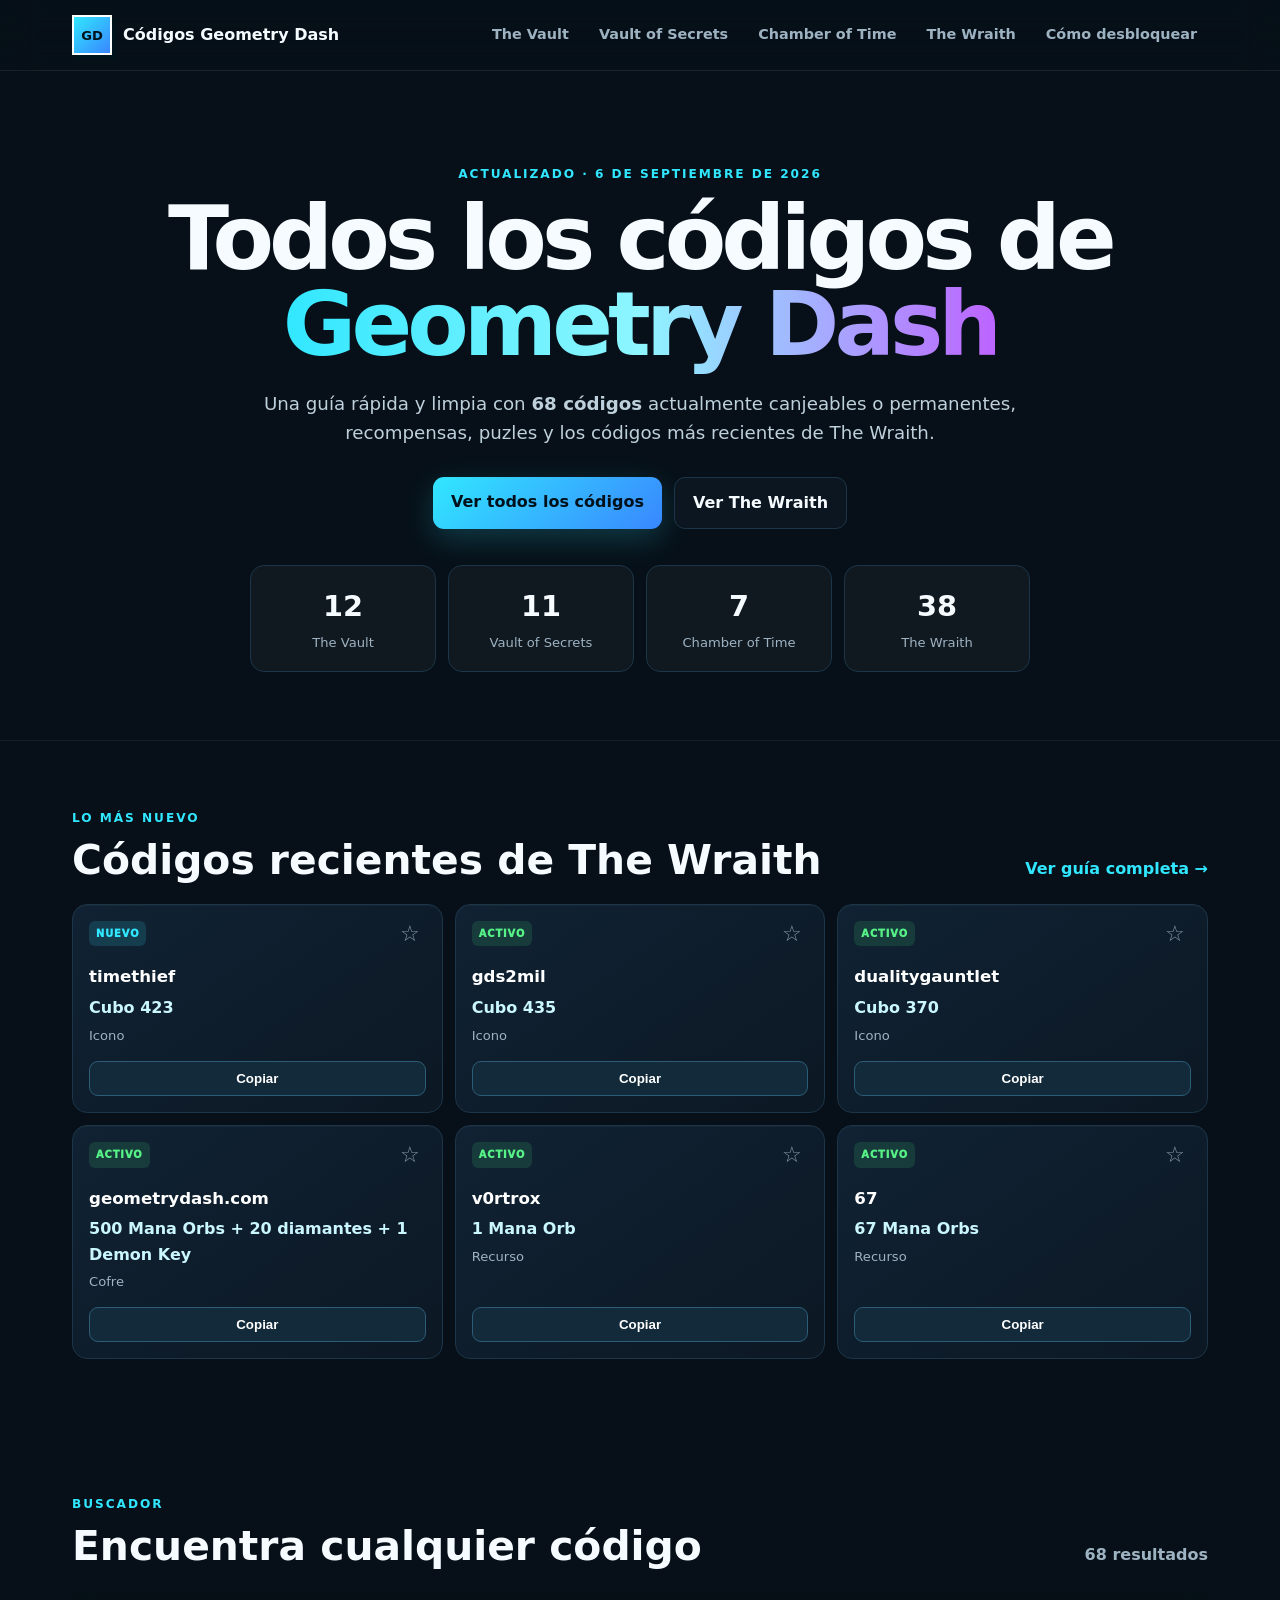
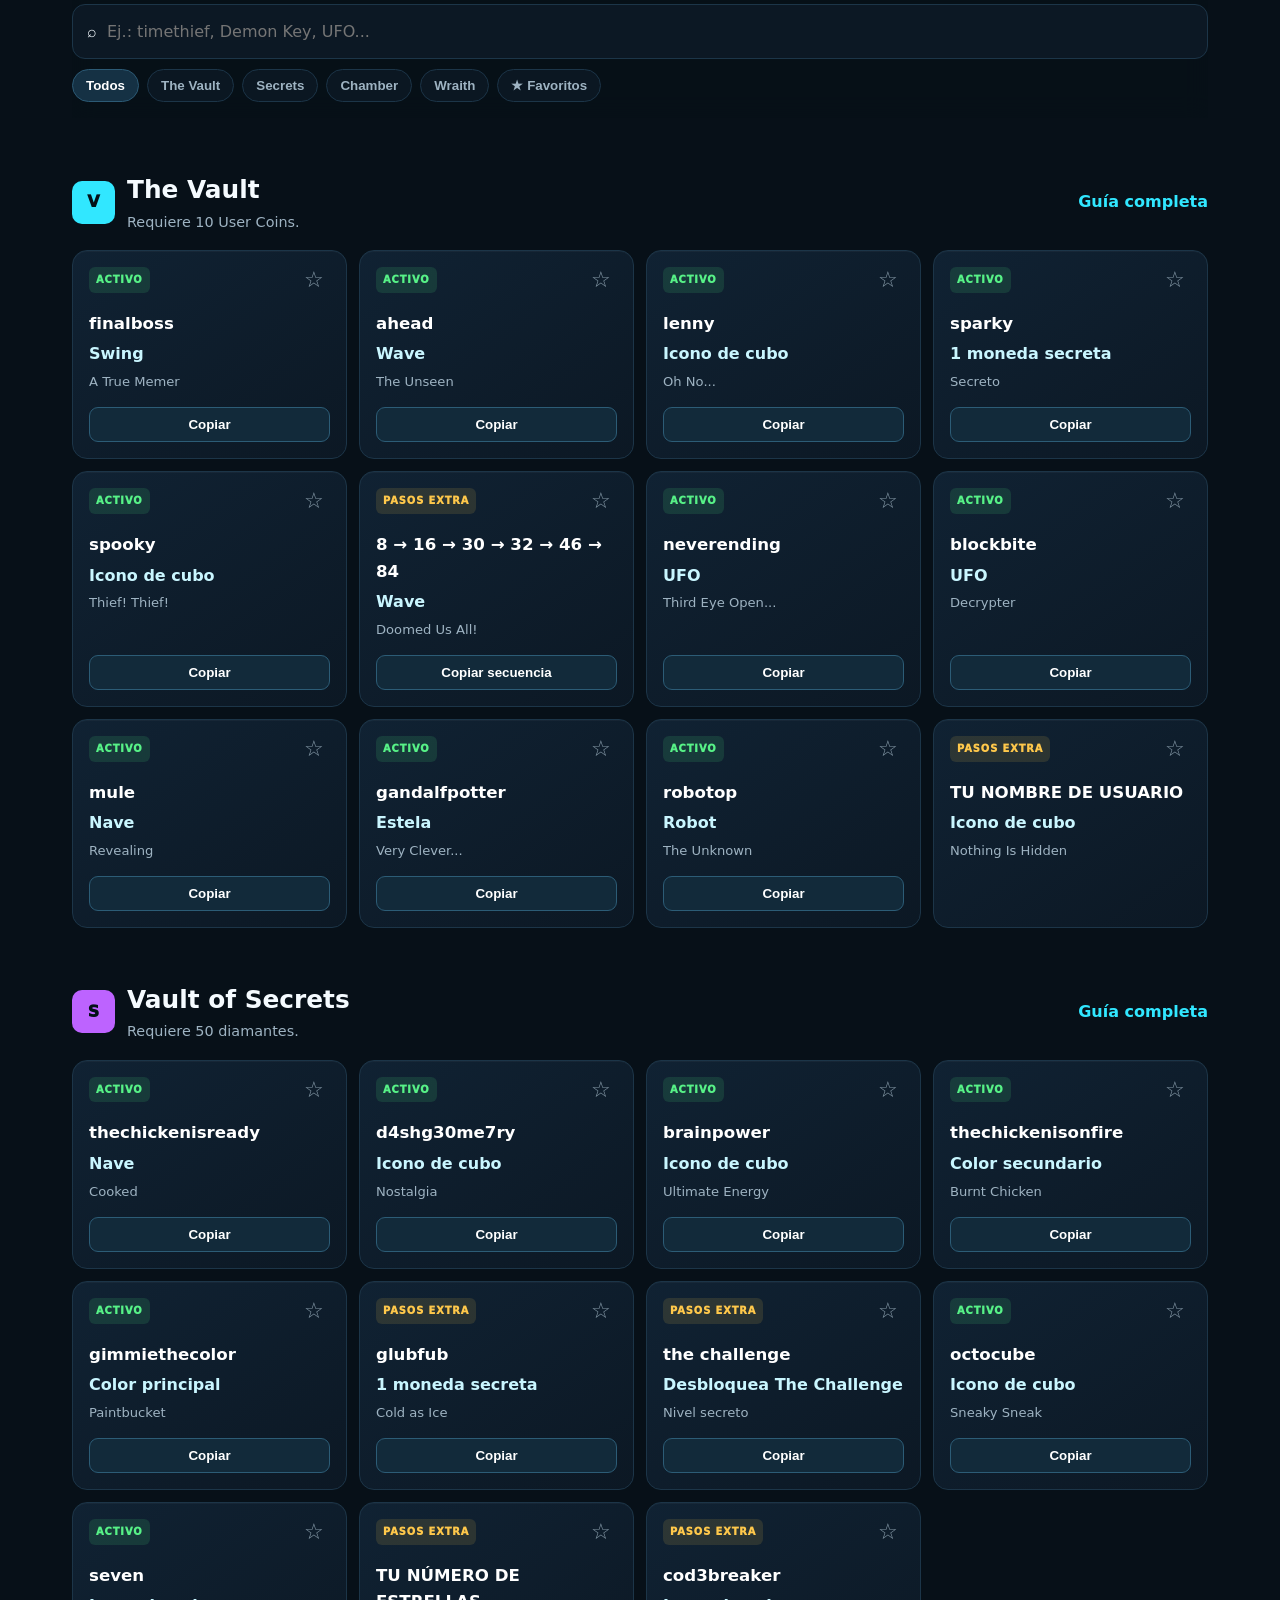
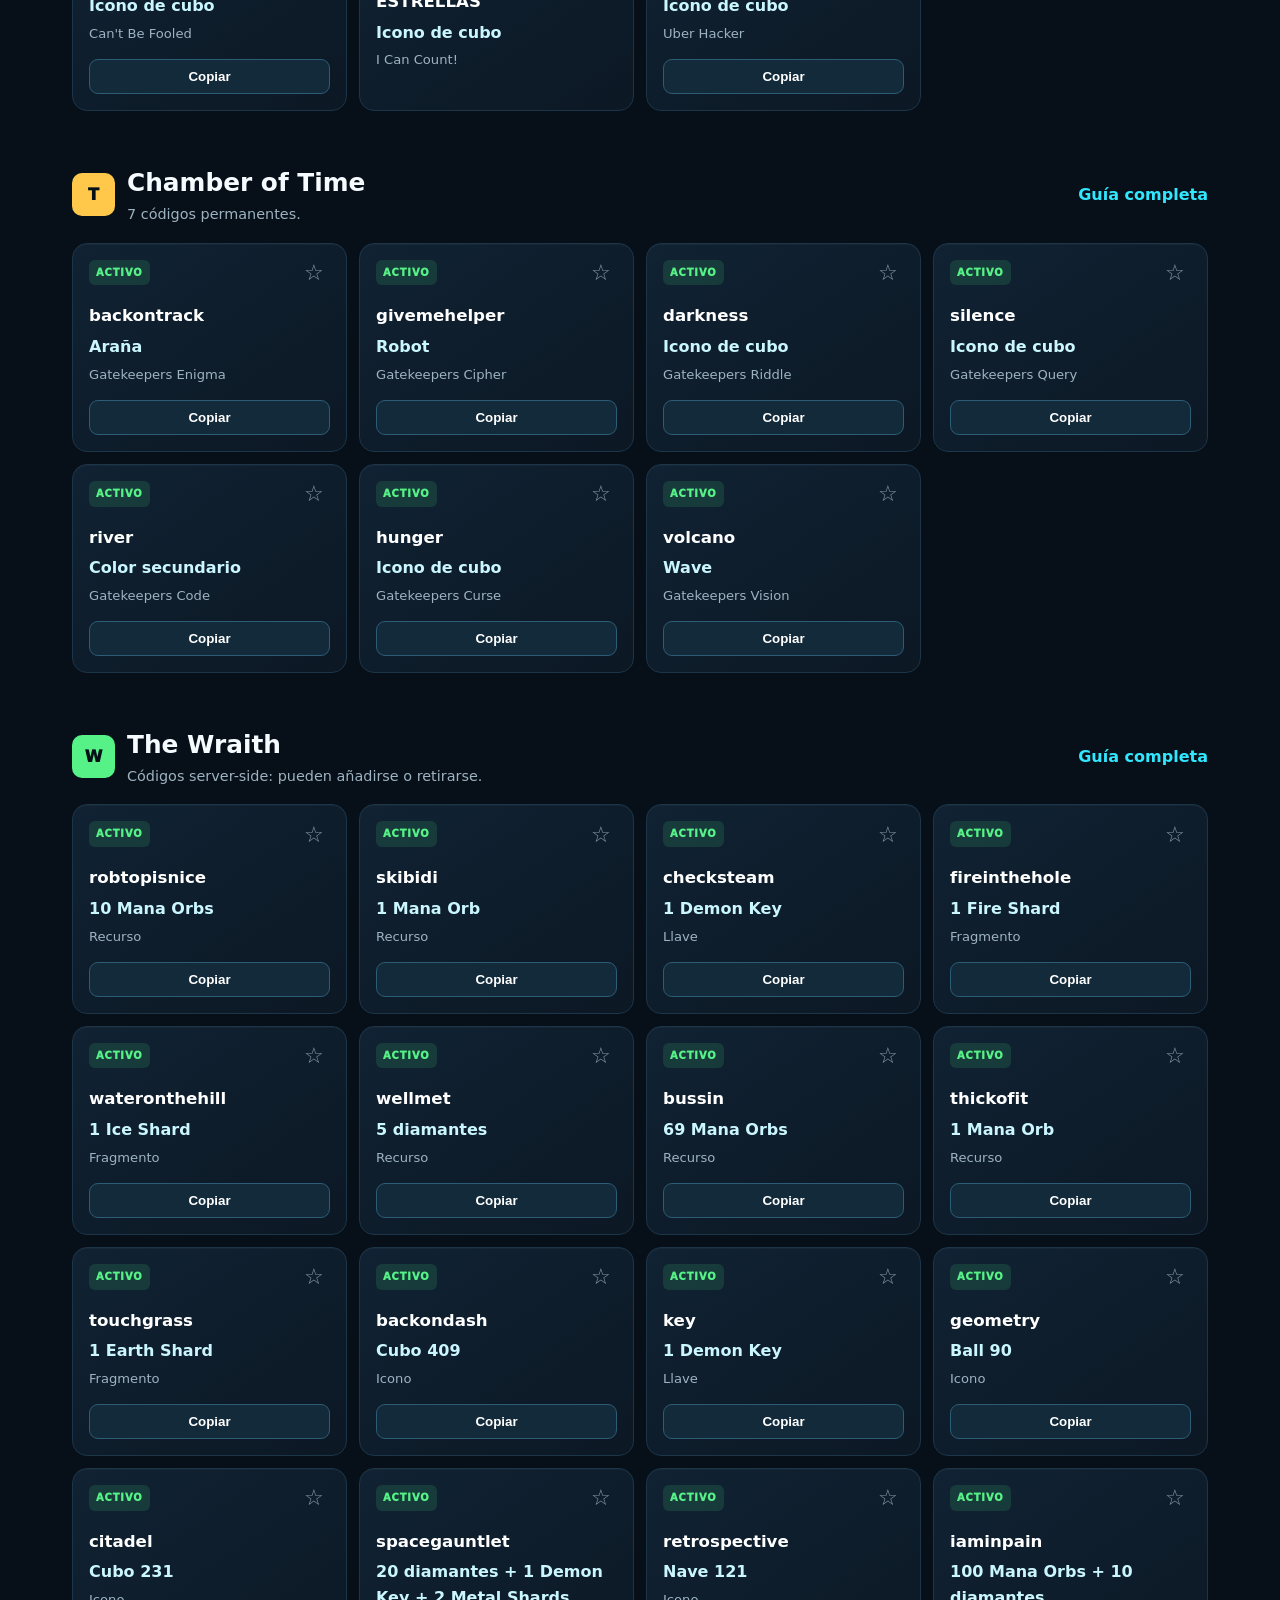
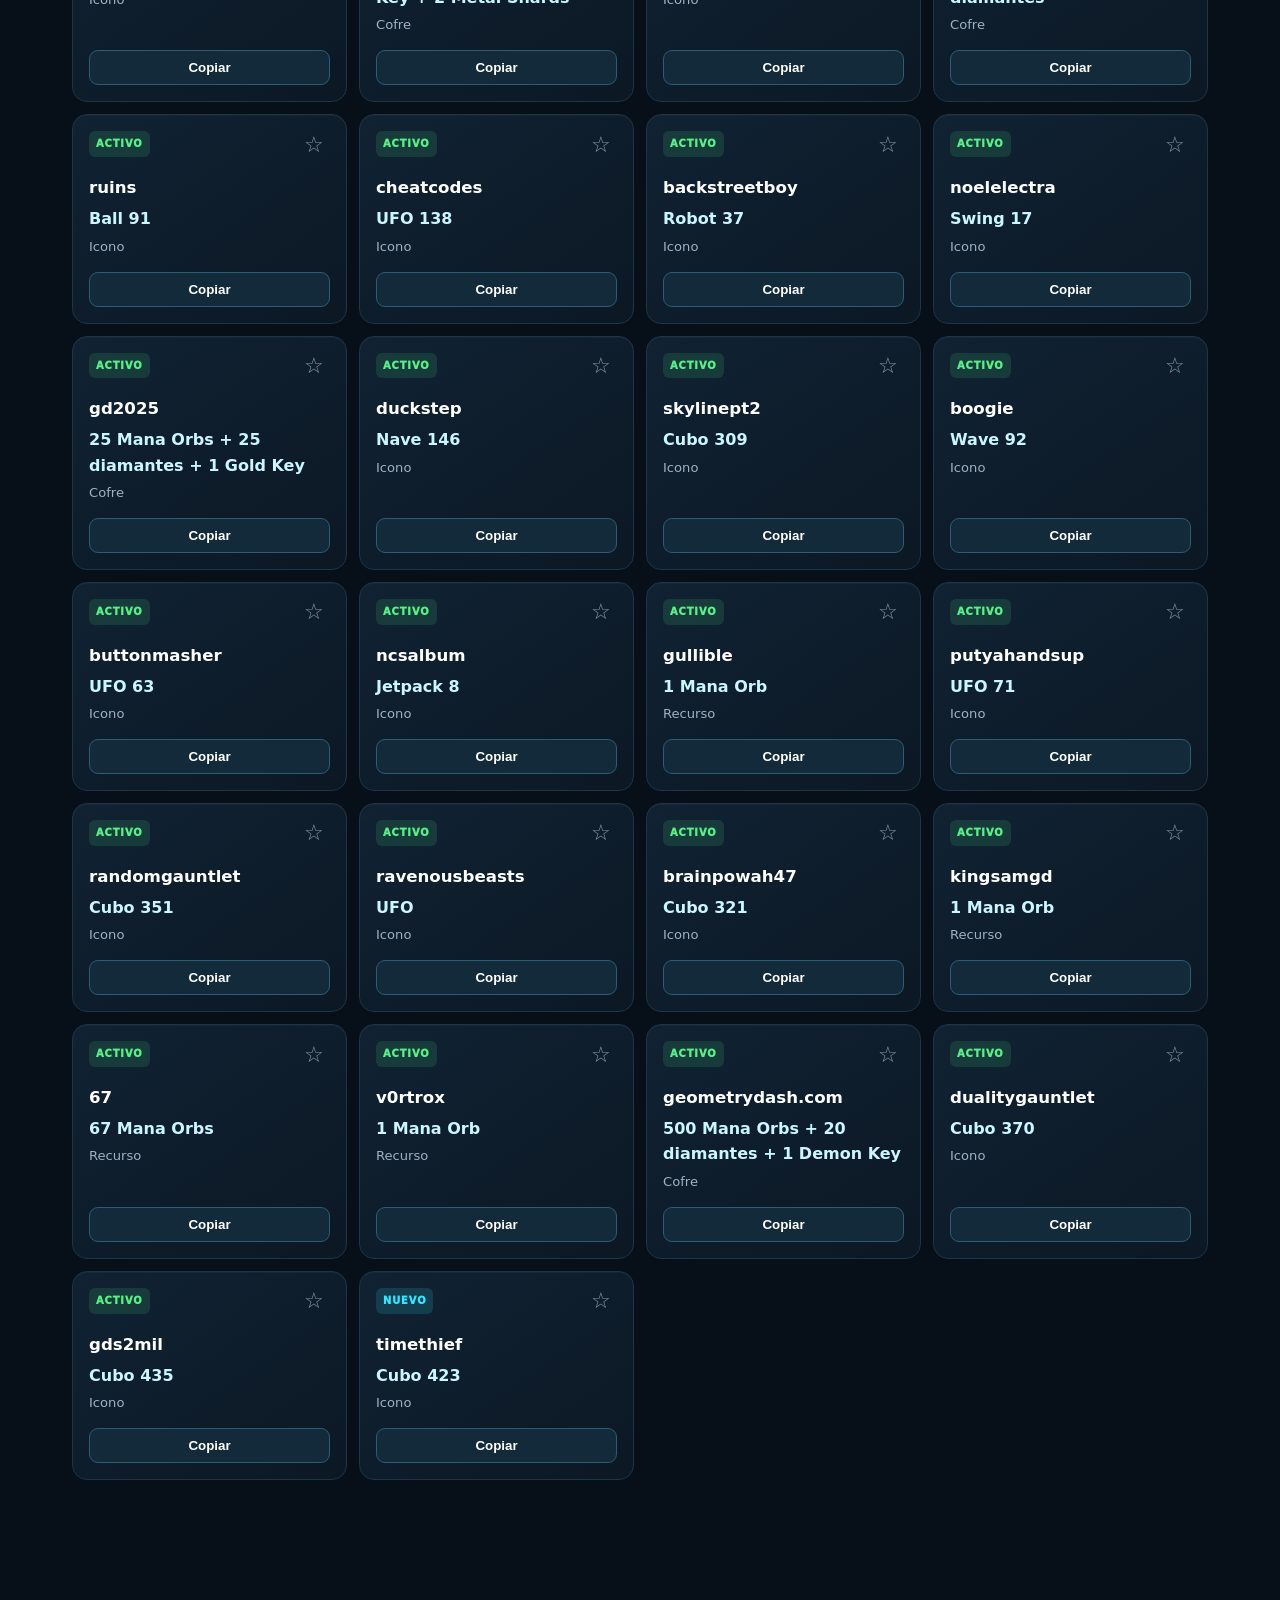
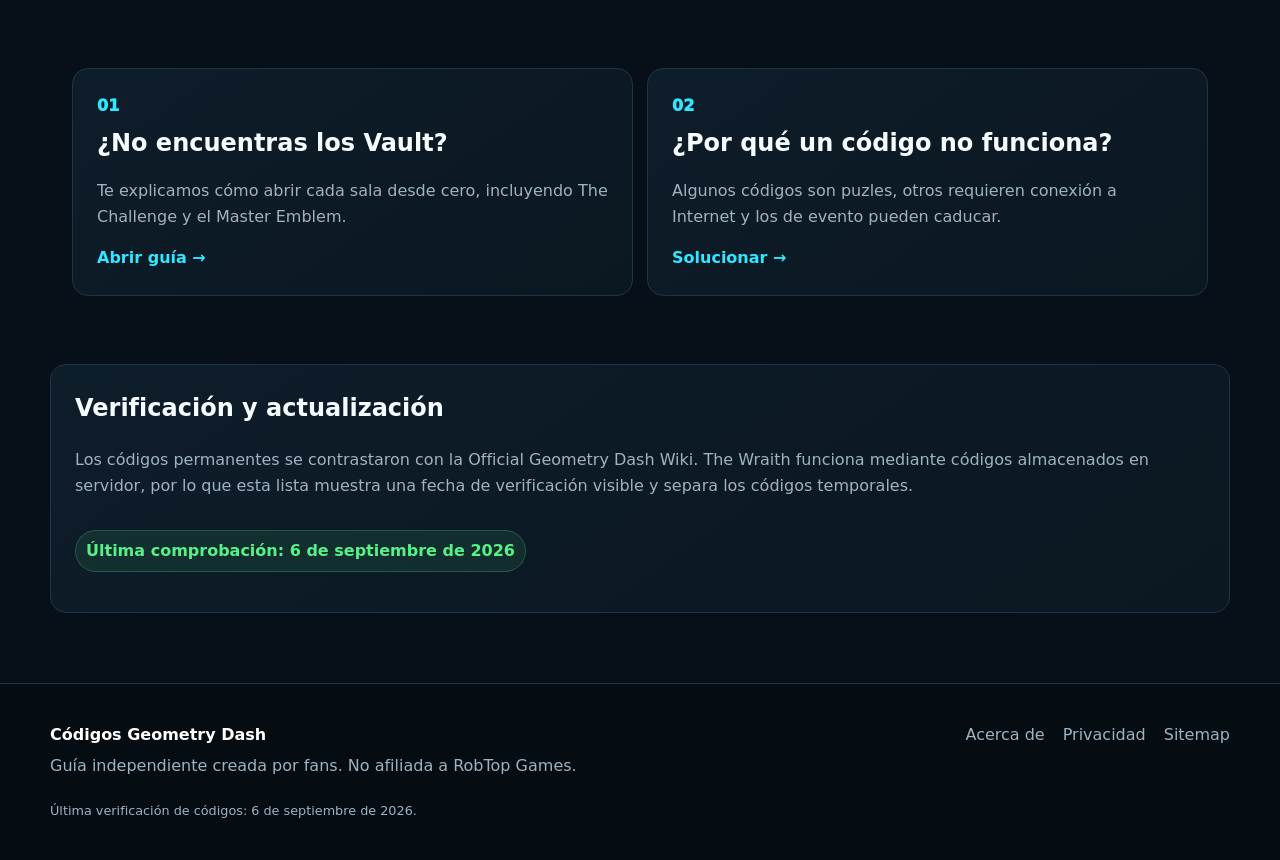
==== commit c359f472: "Add files via upload" ====
--- a/index.html
+++ b/index.html
@@ -1,962 +1,805 @@
-<!DOCTYPE html>
-<html lang="es">
-<head>
-  <meta charset="UTF-8" />
-  <meta name="viewport" content="width=device-width, initial-scale=1.0" />
-
-  <title>Códigos Geometry Dash 2026 | Vault, Secrets, Chamber y Wraith</title>
-
-  <meta
-    name="description"
-    content="Todos los códigos de Geometry Dash actualizados: The Vault, Vault of Secrets, Chamber of Time y The Wraith. Copia los códigos y descubre sus recompensas."
-  />
-
-  <link rel="stylesheet" href="style.css" />
-</head>
-
-<body>
-
-  <!-- HEADER -->
-  <header class="header">
-    <div class="container">
-      <h1>⚡ Códigos Geometry Dash</h1>
-      <p>Todos los códigos, secretos y recompensas de Geometry Dash</p>
-
-      <nav>
-        <a href="#vault">The Vault</a>
-        <a href="#secrets">Vault of Secrets</a>
-        <a href="#chamber">Chamber of Time</a>
-        <a href="#wraith">The Wraith</a>
-      </nav>
-    </div>
-  </header>
-
-
-  <!-- HERO -->
-  <section class="hero">
-    <div class="container">
-
-      <h2>Todos los códigos de Geometry Dash 2026</h2>
-
-      <p>
-        Encuentra códigos secretos de Geometry Dash, recompensas,
-        iconos, Demon Keys, orbes, diamantes y mucho más.
-      </p>
-
-      <input
-        type="text"
-        id="searchInput"
-        placeholder="🔎 Buscar código..."
-        onkeyup="searchCodes()"
-      />
-
-    </div>
-  </section>
-
-
-  <main class="container">
-
-    <!-- THE VAULT -->
-
-    <section id="vault" class="vault-section">
-
-      <h2>🔐 The Vault</h2>
-
-      <p>
-        The Vault es una de las primeras salas secretas de Geometry Dash.
-        Introduce estos códigos para conseguir diferentes recompensas.
-      </p>
-
-      <div class="codes-grid">
-
-        <div class="code-card">
-          <h3>FINAL BOSS</h3>
-          <p>🎁 Swing</p>
-          <button onclick="copyCode('FINAL BOSS')">
-            Copiar código
-          </button>
-        </div>
-
-
-        <div class="code-card">
-          <h3>AHEAD</h3>
-          <p>🎁 Flecha</p>
-          <button onclick="copyCode('AHEAD')">
-            Copiar código
-          </button>
-        </div>
-
-
-        <div class="code-card">
-          <h3>lenny</h3>
-          <p>🎁 Icono</p>
-          <button onclick="copyCode('lenny')">
-            Copiar código
-          </button>
-        </div>
-
-
-        <div class="code-card">
-          <h3>sparky</h3>
-          <p>🎁 Moneda secreta</p>
-          <button onclick="copyCode('sparky')">
-            Copiar código
-          </button>
-        </div>
-
-
-        <div class="code-card">
-          <h3>spooky</h3>
-          <p>🎁 Icono</p>
-          <button onclick="copyCode('spooky')">
-            Copiar código
-          </button>
-        </div>
-
-
-        <div class="code-card">
-          <h3>8 → 16 → 30 → 32 → 46 → 84</h3>
-
-          <p>
-            🎁 Flecha
-          </p>
-
-          <p class="warning">
-            ⚠ Introduce cada número por separado.
-          </p>
-
-        </div>
-
-
-        <div class="code-card">
-          <h3>neverending</h3>
-          <p>🎁 UFO</p>
-
-          <button onclick="copyCode('neverending')">
-            Copiar código
-          </button>
-        </div>
-
-
-        <div class="code-card">
-          <h3>blockbite</h3>
-
-          <p>🎁 UFO</p>
-
-          <button onclick="copyCode('blockbite')">
-            Copiar código
-          </button>
-
-        </div>
-
-
-        <div class="code-card">
-          <h3>mule</h3>
-
-          <p>🎁 Nave</p>
-
-          <button onclick="copyCode('mule')">
-            Copiar código
-          </button>
-
-        </div>
-
-
-        <div class="code-card">
-          <h3>gandalfpotter</h3>
-
-          <p>🎁 Estela</p>
-
-          <button onclick="copyCode('gandalfpotter')">
-            Copiar código
-          </button>
-
-        </div>
-
-
-        <div class="code-card">
-          <h3>robtop</h3>
-
-          <p>🎁 Robot</p>
-
-          <button onclick="copyCode('robtop')">
-            Copiar código
-          </button>
-
-        </div>
-
-
-        <div class="code-card">
-          <h3>Tu nombre de usuario</h3>
-
-          <p>🎁 Icono</p>
-
-          <p class="warning">
-            ⚠ Debes introducir el nickname de tu cuenta de Geometry Dash.
-          </p>
-
-        </div>
-
-      </div>
-
-    </section>
-
-
-
-    <!-- VAULT OF SECRETS -->
-
-    <section id="secrets" class="vault-section">
-
-      <h2>👁️ Vault of Secrets</h2>
-
-      <p>
-        El Vault of Secrets contiene algunos de los códigos y puzles
-        secretos más conocidos de Geometry Dash.
-      </p>
-
-      <div class="codes-grid">
-
-
-        <div class="code-card">
-
-          <h3>thechickenisready</h3>
-
-          <p>🎁 Recompensa secreta</p>
-
-          <button onclick="copyCode('thechickenisready')">
-            Copiar código
-          </button>
-
-        </div>
-
-
-        <div class="code-card">
-
-          <h3>d4shg30me7ry</h3>
-
-          <p>🎁 Recompensa secreta</p>
-
-          <button onclick="copyCode('d4shg30me7ry')">
-            Copiar código
-          </button>
-
-        </div>
-
-
-        <div class="code-card">
-
-          <h3>brainpower</h3>
-
-          <p>🎁 Recompensa secreta</p>
-
-          <button onclick="copyCode('brainpower')">
-            Copiar código
-          </button>
-
-        </div>
-
-
-        <div class="code-card">
-
-          <h3>thechickenisonfire</h3>
-
-          <p>🎁 Recompensa secreta</p>
-
-          <button onclick="copyCode('thechickenisonfire')">
-            Copiar código
-          </button>
-
-        </div>
-
-
-        <div class="code-card">
-
-          <h3>gimmiethecolor</h3>
-
-          <p>🎁 Color</p>
-
-          <button onclick="copyCode('gimmiethecolor')">
-            Copiar código
-          </button>
-
-        </div>
-
-
-        <div class="code-card">
-
-          <h3>glubfub</h3>
-
-          <p>🎁 Moneda secreta</p>
-
-          <button onclick="copyCode('glubfub')">
-            Copiar código
-          </button>
-
-          <p class="warning">
-            ⚠ Este código requiere completar primero una conversación
-            secreta entre los Vault.
-          </p>
-
-        </div>
-
-
-        <div class="code-card">
-
-          <h3>the challenge</h3>
-
-          <p>🎁 Desbloquea The Challenge</p>
-
-          <button onclick="copyCode('the challenge')">
-            Copiar código
-          </button>
-
-        </div>
-
-
-        <div class="code-card">
-
-          <h3>octocube</h3>
-
-          <p>🎁 Icono</p>
-
-          <button onclick="copyCode('octocube')">
-            Copiar código
-          </button>
-
-        </div>
-
-
-        <div class="code-card">
-
-          <h3>seven</h3>
-
-          <p>🎁 Icono</p>
-
-          <button onclick="copyCode('seven')">
-            Copiar código
-          </button>
-
-        </div>
-
-
-        <div class="code-card">
-
-          <h3>Número de estrellas</h3>
-
-          <p>🎁 Recompensa secreta</p>
-
-          <p class="warning">
-            ⚠ Introduce el número exacto de estrellas que tienes.
-          </p>
-
-        </div>
-
-
-        <div class="code-card">
-
-          <h3>cod3breaker</h3>
-
-          <p>🧩 Puzle secreto</p>
-
-          <button onclick="copyCode('cod3breaker')">
-            Copiar código
-          </button>
-
-          <p class="warning">
-            ⚠ Después tendrás que resolver una secuencia de números.
-          </p>
-
-        </div>
-
-      </div>
-
-    </section>
-
-
-
-    <!-- CHAMBER -->
-
-    <section id="chamber" class="vault-section">
-
-      <h2>⏳ Chamber of Time</h2>
-
-      <p>
-        Una de las salas secretas más importantes de Geometry Dash.
-        Estos códigos no necesitan puzles adicionales.
-      </p>
-
-
-      <div class="codes-grid">
-
-
-        <div class="code-card">
-
-          <h3>backontrack</h3>
-
-          <p>🎁 Araña</p>
-
-          <button onclick="copyCode('backontrack')">
-            Copiar código
-          </button>
-
-        </div>
-
-
-        <div class="code-card">
-
-          <h3>givemehelper</h3>
-
-          <p>🎁 Robot</p>
-
-          <button onclick="copyCode('givemehelper')">
-            Copiar código
-          </button>
-
-        </div>
-
-
-        <div class="code-card">
-
-          <h3>darkness</h3>
-
-          <p>🎁 Icono</p>
-
-          <button onclick="copyCode('darkness')">
-            Copiar código
-          </button>
-
-        </div>
-
-
-        <div class="code-card">
-
-          <h3>silence</h3>
-
-          <p>🎁 Icono</p>
-
-          <button onclick="copyCode('silence')">
-            Copiar código
-          </button>
-
-        </div>
-
-
-        <div class="code-card">
-
-          <h3>river</h3>
-
-          <p>🎁 Color secundario</p>
-
-          <button onclick="copyCode('river')">
-            Copiar código
-          </button>
-
-        </div>
-
-
-        <div class="code-card">
-
-          <h3>hunger</h3>
-
-          <p>🎁 Icono</p>
-
-          <button onclick="copyCode('hunger')">
-            Copiar código
-          </button>
-
-        </div>
-
-
-        <div class="code-card">
-
-          <h3>volcano</h3>
-
-          <p>🎁 Flecha</p>
-
-          <button onclick="copyCode('volcano')">
-            Copiar código
-          </button>
-
-        </div>
-
-      </div>
-
-    </section>
-
-
-
-    <!-- THE WRAITH -->
-
-    <section id="wraith" class="vault-section">
-
-      <h2>👻 The Wraith</h2>
-
-      <p>
-        The Wraith contiene códigos que pueden otorgar orbes,
-        diamantes, Demon Keys, fragmentos y otras recompensas.
-      </p>
-
-      <div class="codes-grid">
-
-
-        <div class="code-card">
-
-          <h3>robtopisnice</h3>
-
-          <p>🎁 10 Orbes</p>
-
-          <button onclick="copyCode('robtopisnice')">
-            Copiar código
-          </button>
-
-        </div>
-
-
-        <div class="code-card">
-
-          <h3>checksteam</h3>
-
-          <p>🔑 1 Demon Key</p>
-
-          <button onclick="copyCode('checksteam')">
-            Copiar código
-          </button>
-
-        </div>
-
-
-        <div class="code-card">
-
-          <h3>fireinthehole</h3>
-
-          <p>🔥 Fragmento de fuego</p>
-
-          <button onclick="copyCode('fireinthehole')">
-            Copiar código
-          </button>
-
-        </div>
-
-
-        <div class="code-card">
-
-          <h3>wateronthehill</h3>
-
-          <p>❄️ Fragmento de hielo</p>
-
-          <button onclick="copyCode('wateronthehill')">
-            Copiar código
-          </button>
-
-        </div>
-
-
-        <div class="code-card">
-
-          <h3>skibidi</h3>
-
-          <p>🎁 Orbes</p>
-
-          <button onclick="copyCode('skibidi')">
-            Copiar código
-          </button>
-
-        </div>
-
-
-        <div class="code-card">
-
-          <h3>wellmet</h3>
-
-          <p>💎 5 Diamantes</p>
-
-          <button onclick="copyCode('wellmet')">
-            Copiar código
-          </button>
-
-        </div>
-
-
-        <div class="code-card">
-
-          <h3>thickofit</h3>
-
-          <p>🎁 Orbes</p>
-
-          <button onclick="copyCode('thickofit')">
-            Copiar código
-          </button>
-
-        </div>
-
-
-        <div class="code-card">
-
-          <h3>bussin</h3>
-
-          <p>🎁 69 Orbes</p>
-
-          <button onclick="copyCode('bussin')">
-            Copiar código
-          </button>
-
-        </div>
-
-
-        <div class="code-card">
-
-          <h3>touchgrass</h3>
-
-          <p>🎁 Recompensa</p>
-
-          <button onclick="copyCode('touchgrass')">
-            Copiar código
-          </button>
-
-        </div>
-
-
-        <div class="code-card">
-
-          <h3>key</h3>
-
-          <p>🎁 Recompensa</p>
-
-          <button onclick="copyCode('key')">
-            Copiar código
-          </button>
-
-        </div>
-
-
-        <div class="code-card">
-
-          <h3>gullible</h3>
-
-          <p>🎁 Recompensa</p>
-
-          <button onclick="copyCode('gullible')">
-            Copiar código
-          </button>
-
-        </div>
-
-
-        <div class="code-card">
-
-          <h3>back on dash</h3>
-
-          <p>🎁 Recompensa</p>
-
-          <button onclick="copyCode('back on dash')">
-            Copiar código
-          </button>
-
-        </div>
-
-
-        <div class="code-card">
-
-          <h3>geometry</h3>
-
-          <p>🎁 Recompensa</p>
-
-          <button onclick="copyCode('geometry')">
-            Copiar código
-          </button>
-
-        </div>
-
-
-        <div class="code-card">
-
-          <h3>citadel</h3>
-
-          <p>🎁 Recompensa</p>
-
-          <button onclick="copyCode('citadel')">
-            Copiar código
-          </button>
-
-        </div>
-
-
-        <div class="code-card">
-
-          <h3>retrospective</h3>
-
-          <p>🎁 Recompensa</p>
-
-          <button onclick="copyCode('retrospective')">
-            Copiar código
-          </button>
-
-        </div>
-
-
-        <div class="code-card">
-
-          <h3>ruins</h3>
-
-          <p>🎁 Recompensa</p>
-
-          <button onclick="copyCode('ruins')">
-            Copiar código
-          </button>
-
-        </div>
-
-
-        <div class="code-card">
-
-          <h3>cheat codes</h3>
-
-          <p>🎁 Recompensa</p>
-
-          <button onclick="copyCode('cheat codes')">
-            Copiar código
-          </button>
-
-        </div>
-
-
-        <div class="code-card">
-
-          <h3>space gauntlet</h3>
-
-          <p>🎁 Recompensa</p>
-
-          <button onclick="copyCode('space gauntlet')">
-            Copiar código
-          </button>
-
-        </div>
-
-
-        <div class="code-card">
-
-          <h3>i am in pain</h3>
-
-          <p>🎁 Recompensa</p>
-
-          <button onclick="copyCode('i am in pain')">
-            Copiar código
-          </button>
-
-        </div>
-
-
-        <div class="code-card">
-
-          <h3>backstreet boy</h3>
-
-          <p>🎁 Recompensa</p>
-
-          <button onclick="copyCode('backstreet boy')">
-            Copiar código
-          </button>
-
-        </div>
-
-
-        <div class="code-card">
-
-          <h3>noel electra</h3>
-
-          <p>🎁 Recompensa</p>
-
-          <button onclick="copyCode('noel electra')">
-            Copiar código
-          </button>
-
-        </div>
-
-
-        <div class="code-card">
-
-          <h3>GD2025</h3>
-
-          <p>🎁 Recompensa</p>
-
-          <button onclick="copyCode('GD2025')">
-            Copiar código
-          </button>
-
-        </div>
-
-
-        <div class="code-card">
-
-          <h3>duckstep</h3>
-
-          <p>🎁 Recompensa</p>
-
-          <button onclick="copyCode('duckstep')">
-            Copiar código
-          </button>
-
-        </div>
-
-
-        <div class="code-card">
-
-          <h3>skyline pt 2</h3>
-
-          <p>🎁 Recompensa</p>
-
-          <button onclick="copyCode('skyline pt 2')">
-            Copiar código
-          </button>
-
-        </div>
-
-
-        <div class="code-card">
-
-          <h3>boogie</h3>
-
-          <p>🎁 Recompensa</p>
-
-          <button onclick="copyCode('boogie')">
-            Copiar código
-          </button>
-
-        </div>
-
-
-        <div class="code-card">
-
-          <h3>button masher</h3>
-
-          <p>🎁 Recompensa</p>
-
-          <button onclick="copyCode('button masher')">
-            Copiar código
-          </button>
-
-        </div>
-
-
-        <div class="code-card">
-
-          <h3>ncs album</h3>
-
-          <p>🎁 Recompensa</p>
-
-          <button onclick="copyCode('ncs album')">
-            Copiar código
-          </button>
-
-        </div>
-
-
-        <div class="code-card">
-
-          <h3>putyahandsup</h3>
-
-          <p>🎁 Recompensa</p>
-
-          <button onclick="copyCode('putyahandsup')">
-            Copiar código
-          </button>
-
-        </div>
-
-
-        <div class="code-card">
-
-          <h3>randomgauntlet</h3>
-
-          <p>🎁 Recompensa</p>
-
-          <button onclick="copyCode('randomgauntlet')">
-            Copiar código
-          </button>
-
-        </div>
-
-
-        <div class="code-card">
-
-          <h3>ravenousbeasts</h3>
-
-          <p>🎁 Recompensa</p>
-
-          <button onclick="copyCode('ravenousbeasts')">
-            Copiar código
-          </button>
-
-        </div>
-
-
-        <div class="code-card">
-
-          <h3>brainpowah47</h3>
-
-          <p>🎁 Recompensa</p>
-
-          <button onclick="copyCode('brainpowah47')">
-            Copiar código
-          </button>
-
-        </div>
-
-      </div>
-
-    </section>
-
-
-
-    <!-- INFORMACION -->
-
-    <section class="info">
-
-      <h2>❓ ¿Cómo usar los códigos de Geometry Dash?</h2>
-
-      <p>
-        Geometry Dash contiene varias salas secretas donde puedes escribir
-        códigos y desbloquear diferentes recompensas.
-      </p>
-
-      <p>
-        Algunos códigos funcionan inmediatamente mientras que otros
-        requieren completar puzles o tener determinados objetos dentro
-        del juego.
-      </p>
-
-    </section>
-
-
-  </main>
-
-
-
-  <!-- FOOTER -->
-
-  <footer>
-
-    <div class="container">
-
-      <h3>⚡ Códigos Geometry Dash</h3>
-
-      <p>
-        Guías, códigos y secretos de Geometry Dash.
-      </p>
-
-      <p>
-        Sitio creado por fans. No afiliado oficialmente con RobTop Games.
-      </p>
-
-      <p>
-        © 2026 Códigos Geometry Dash
-      </p>
-
-    </div>
-
-  </footer>
-
-
-  <script src="script.js"></script>
-
-</body>
-</html>
+<!doctype html>
+<html lang="es">
+<head>
+  <meta charset="utf-8">
+  <meta name="viewport" content="width=device-width, initial-scale=1">
+  <title>Códigos Geometry Dash 2026: todos los Vault y The Wraith</title>
+  <meta name="description" content="Todos los códigos de Geometry Dash 2026: The Vault, Vault of Secrets, Chamber of Time y The Wraith, con recompensas, buscador y guía para desbloquearlos.">
+  <meta name="robots" content="index,follow,max-image-preview:large">
+  <link rel="canonical" href="https://hardmoneysniper1.github.io/hardmoney/">
+  <link rel="icon" href="favicon.svg" type="image/svg+xml">
+  <link rel="stylesheet" href="style.css">
+  <meta property="og:type" content="website">
+  <meta property="og:locale" content="es_ES">
+  <meta property="og:title" content="Códigos Geometry Dash 2026: todos los Vault y The Wraith">
+  <meta property="og:description" content="Todos los códigos de Geometry Dash 2026: The Vault, Vault of Secrets, Chamber of Time y The Wraith, con recompensas, buscador y guía para desbloquearlos.">
+  <meta property="og:url" content="https://hardmoneysniper1.github.io/hardmoney/">
+  <meta name="twitter:card" content="summary">
+  <script type="application/ld+json">{"@context": "https://schema.org", "@type": "WebSite", "name": "Códigos Geometry Dash 2026: todos los Vault y The Wraith", "url": "https://hardmoneysniper1.github.io/hardmoney/", "description": "Todos los códigos de Geometry Dash 2026: The Vault, Vault of Secrets, Chamber of Time y The Wraith, con recompensas, buscador y guía para desbloquearlos.", "inLanguage": "es"}</script>
+</head>
+<script type="application/ld+json">{"@context": "https://schema.org", "@type": "FAQPage", "mainEntity": [{"@type": "Question", "name": "¿Cuántos códigos reúne esta guía?", "acceptedAnswer": {"@type": "Answer", "text": "La guía reúne 68 códigos y recompensas actualmente canjeables o permanentes, además de códigos temporales ya no disponibles."}}, {"@type": "Question", "name": "¿Dónde se canjean los códigos de The Wraith?", "acceptedAnswer": {"@type": "Answer", "text": "The Wraith se encuentra en la Secret Room, accesible desde la zona de The Tower. Sus códigos se validan en el servidor y pueden cambiar sin una actualización del juego."}}, {"@type": "Question", "name": "¿Los espacios y mayúsculas importan en The Wraith?", "acceptedAnswer": {"@type": "Answer", "text": "Los códigos de The Wraith no distinguen entre mayúsculas, minúsculas ni espacios."}}]}</script>
+<body>
+<a class="skip-link" href="#contenido">Saltar al contenido</a>
+<header class="site-header">
+  <div class="nav-wrap">
+    <a class="brand" href="index.html" aria-label="Inicio">
+      <span class="brand-cube">GD</span>
+      <span>Códigos Geometry Dash</span>
+    </a>
+    <button class="menu-btn" type="button" aria-label="Abrir menú">☰</button>
+    <nav class="main-nav" aria-label="Navegación principal">
+      <a href="vault.html">The Vault</a>
+      <a href="vault-of-secrets.html">Vault of Secrets</a>
+      <a href="chamber-of-time.html">Chamber of Time</a>
+      <a href="wraith.html">The Wraith</a>
+      <a href="como-desbloquear.html">Cómo desbloquear</a>
+    </nav>
+  </div>
+</header>
+<main id="contenido">
+<section class="hero">
+  <div class="hero-inner">
+    <p class="eyebrow">ACTUALIZADO · 6 DE SEPTIEMBRE DE 2026</p>
+    <h1>Todos los códigos de <span>Geometry Dash</span></h1>
+    <p class="hero-copy">Una guía rápida y limpia con <strong>68 códigos</strong> actualmente canjeables o permanentes, recompensas, puzles y los códigos más recientes de The Wraith.</p>
+    <div class="hero-actions">
+      <a class="primary-btn" href="#todos">Ver todos los códigos</a>
+      <a class="secondary-btn" href="wraith.html">Ver The Wraith</a>
+    </div>
+    <div class="stats" aria-label="Resumen">
+      <div><strong>12</strong><span>The Vault</span></div>
+      <div><strong>11</strong><span>Vault of Secrets</span></div>
+      <div><strong>7</strong><span>Chamber of Time</span></div>
+      <div><strong>38</strong><span>The Wraith</span></div>
+    </div>
+  </div>
+</section>
+
+<section class="latest">
+  <div class="section-head">
+    <div><p class="eyebrow">LO MÁS NUEVO</p><h2>Códigos recientes de The Wraith</h2></div>
+    <a href="wraith.html">Ver guía completa →</a>
+  </div>
+  <div class="codes-grid compact">
+    
+    <article class="code-card" data-vault="wraith" data-search="timethief cubo 423 icono wraith">
+      <div class="card-top"><span class="badge badge-new">NUEVO</span><button class="fav-btn" type="button" aria-label="Guardar favorito" title="Guardar favorito">☆</button></div>
+      <h3>timethief</h3>
+      <p class="reward">Cubo 423</p>
+      <p class="achievement">Icono</p>
+      <div class="card-actions"><button class="copy-btn" type="button" data-code="timethief">Copiar</button></div>
+    </article>
+    
+
+    <article class="code-card" data-vault="wraith" data-search="gds2mil cubo 435 icono wraith">
+      <div class="card-top"><span class="badge badge-active">ACTIVO</span><button class="fav-btn" type="button" aria-label="Guardar favorito" title="Guardar favorito">☆</button></div>
+      <h3>gds2mil</h3>
+      <p class="reward">Cubo 435</p>
+      <p class="achievement">Icono</p>
+      <div class="card-actions"><button class="copy-btn" type="button" data-code="gds2mil">Copiar</button></div>
+    </article>
+    
+
+    <article class="code-card" data-vault="wraith" data-search="dualitygauntlet cubo 370 icono wraith">
+      <div class="card-top"><span class="badge badge-active">ACTIVO</span><button class="fav-btn" type="button" aria-label="Guardar favorito" title="Guardar favorito">☆</button></div>
+      <h3>dualitygauntlet</h3>
+      <p class="reward">Cubo 370</p>
+      <p class="achievement">Icono</p>
+      <div class="card-actions"><button class="copy-btn" type="button" data-code="dualitygauntlet">Copiar</button></div>
+    </article>
+    
+
+    <article class="code-card" data-vault="wraith" data-search="geometrydash.com 500 mana orbs + 20 diamantes + 1 demon key cofre wraith">
+      <div class="card-top"><span class="badge badge-active">ACTIVO</span><button class="fav-btn" type="button" aria-label="Guardar favorito" title="Guardar favorito">☆</button></div>
+      <h3>geometrydash.com</h3>
+      <p class="reward">500 Mana Orbs + 20 diamantes + 1 Demon Key</p>
+      <p class="achievement">Cofre</p>
+      <div class="card-actions"><button class="copy-btn" type="button" data-code="geometrydash.com">Copiar</button></div>
+    </article>
+    
+
+    <article class="code-card" data-vault="wraith" data-search="v0rtrox 1 mana orb recurso wraith">
+      <div class="card-top"><span class="badge badge-active">ACTIVO</span><button class="fav-btn" type="button" aria-label="Guardar favorito" title="Guardar favorito">☆</button></div>
+      <h3>v0rtrox</h3>
+      <p class="reward">1 Mana Orb</p>
+      <p class="achievement">Recurso</p>
+      <div class="card-actions"><button class="copy-btn" type="button" data-code="v0rtrox">Copiar</button></div>
+    </article>
+    
+
+    <article class="code-card" data-vault="wraith" data-search="67 67 mana orbs recurso wraith">
+      <div class="card-top"><span class="badge badge-active">ACTIVO</span><button class="fav-btn" type="button" aria-label="Guardar favorito" title="Guardar favorito">☆</button></div>
+      <h3>67</h3>
+      <p class="reward">67 Mana Orbs</p>
+      <p class="achievement">Recurso</p>
+      <div class="card-actions"><button class="copy-btn" type="button" data-code="67">Copiar</button></div>
+    </article>
+    
+  </div>
+</section>
+
+<section id="todos" class="all-codes">
+  <div class="section-head">
+    <div><p class="eyebrow">BUSCADOR</p><h2>Encuentra cualquier código</h2></div>
+    <span id="resultCount">68 resultados</span>
+  </div>
+
+  <div class="toolbox">
+    <label class="search-box">
+      <span aria-hidden="true">⌕</span>
+      <input id="searchInput" type="search" placeholder="Ej.: timethief, Demon Key, UFO..." autocomplete="off">
+    </label>
+    <div class="filters" role="group" aria-label="Filtrar por sala">
+      <button class="filter-btn active" data-filter="all" type="button">Todos</button>
+      <button class="filter-btn" data-filter="vault" type="button">The Vault</button>
+      <button class="filter-btn" data-filter="secrets" type="button">Secrets</button>
+      <button class="filter-btn" data-filter="chamber" type="button">Chamber</button>
+      <button class="filter-btn" data-filter="wraith" type="button">Wraith</button>
+      <button class="filter-btn" data-filter="favorites" type="button">★ Favoritos</button>
+    </div>
+  </div>
+
+  <div class="vault-block" data-block="vault">
+    <div class="vault-title"><div><span class="vault-icon cyan">V</span><div><h2>The Vault</h2><p>Requiere 10 User Coins.</p></div></div><a href="vault.html">Guía completa</a></div>
+    <div class="codes-grid">
+    <article class="code-card" data-vault="vault" data-search="finalboss swing a true memer vault">
+      <div class="card-top"><span class="badge badge-active">ACTIVO</span><button class="fav-btn" type="button" aria-label="Guardar favorito" title="Guardar favorito">☆</button></div>
+      <h3>finalboss</h3>
+      <p class="reward">Swing</p>
+      <p class="achievement">A True Memer</p>
+      <div class="card-actions"><button class="copy-btn" type="button" data-code="finalboss">Copiar</button></div>
+    </article>
+    
+
+    <article class="code-card" data-vault="vault" data-search="ahead wave the unseen vault">
+      <div class="card-top"><span class="badge badge-active">ACTIVO</span><button class="fav-btn" type="button" aria-label="Guardar favorito" title="Guardar favorito">☆</button></div>
+      <h3>ahead</h3>
+      <p class="reward">Wave</p>
+      <p class="achievement">The Unseen</p>
+      <div class="card-actions"><button class="copy-btn" type="button" data-code="ahead">Copiar</button></div>
+    </article>
+    
+
+    <article class="code-card" data-vault="vault" data-search="lenny icono de cubo oh no... vault">
+      <div class="card-top"><span class="badge badge-active">ACTIVO</span><button class="fav-btn" type="button" aria-label="Guardar favorito" title="Guardar favorito">☆</button></div>
+      <h3>lenny</h3>
+      <p class="reward">Icono de cubo</p>
+      <p class="achievement">Oh No...</p>
+      <div class="card-actions"><button class="copy-btn" type="button" data-code="lenny">Copiar</button></div>
+    </article>
+    
+
+    <article class="code-card" data-vault="vault" data-search="sparky 1 moneda secreta secreto vault">
+      <div class="card-top"><span class="badge badge-active">ACTIVO</span><button class="fav-btn" type="button" aria-label="Guardar favorito" title="Guardar favorito">☆</button></div>
+      <h3>sparky</h3>
+      <p class="reward">1 moneda secreta</p>
+      <p class="achievement">Secreto</p>
+      <div class="card-actions"><button class="copy-btn" type="button" data-code="sparky">Copiar</button></div>
+    </article>
+    
+
+    <article class="code-card" data-vault="vault" data-search="spooky icono de cubo thief! thief! vault">
+      <div class="card-top"><span class="badge badge-active">ACTIVO</span><button class="fav-btn" type="button" aria-label="Guardar favorito" title="Guardar favorito">☆</button></div>
+      <h3>spooky</h3>
+      <p class="reward">Icono de cubo</p>
+      <p class="achievement">Thief! Thief!</p>
+      <div class="card-actions"><button class="copy-btn" type="button" data-code="spooky">Copiar</button></div>
+    </article>
+    
+
+    <article class="code-card" data-vault="vault" data-search="8 → 16 → 30 → 32 → 46 → 84 wave doomed us all! vault">
+      <div class="card-top"><span class="badge badge-puzzle">PASOS EXTRA</span><button class="fav-btn" type="button" aria-label="Guardar favorito" title="Guardar favorito">☆</button></div>
+      <h3>8 → 16 → 30 → 32 → 46 → 84</h3>
+      <p class="reward">Wave</p>
+      <p class="achievement">Doomed Us All!</p>
+      <div class="card-actions"><button class="copy-btn" type="button" data-code="8, 16, 30, 32, 46, 84">Copiar secuencia</button></div>
+    </article>
+    
+
+    <article class="code-card" data-vault="vault" data-search="neverending ufo third eye open... vault">
+      <div class="card-top"><span class="badge badge-active">ACTIVO</span><button class="fav-btn" type="button" aria-label="Guardar favorito" title="Guardar favorito">☆</button></div>
+      <h3>neverending</h3>
+      <p class="reward">UFO</p>
+      <p class="achievement">Third Eye Open...</p>
+      <div class="card-actions"><button class="copy-btn" type="button" data-code="neverending">Copiar</button></div>
+    </article>
+    
+
+    <article class="code-card" data-vault="vault" data-search="blockbite ufo decrypter vault">
+      <div class="card-top"><span class="badge badge-active">ACTIVO</span><button class="fav-btn" type="button" aria-label="Guardar favorito" title="Guardar favorito">☆</button></div>
+      <h3>blockbite</h3>
+      <p class="reward">UFO</p>
+      <p class="achievement">Decrypter</p>
+      <div class="card-actions"><button class="copy-btn" type="button" data-code="blockbite">Copiar</button></div>
+    </article>
+    
+
+    <article class="code-card" data-vault="vault" data-search="mule nave revealing vault">
+      <div class="card-top"><span class="badge badge-active">ACTIVO</span><button class="fav-btn" type="button" aria-label="Guardar favorito" title="Guardar favorito">☆</button></div>
+      <h3>mule</h3>
+      <p class="reward">Nave</p>
+      <p class="achievement">Revealing</p>
+      <div class="card-actions"><button class="copy-btn" type="button" data-code="mule">Copiar</button></div>
+    </article>
+    
+
+    <article class="code-card" data-vault="vault" data-search="gandalfpotter estela very clever... vault">
+      <div class="card-top"><span class="badge badge-active">ACTIVO</span><button class="fav-btn" type="button" aria-label="Guardar favorito" title="Guardar favorito">☆</button></div>
+      <h3>gandalfpotter</h3>
+      <p class="reward">Estela</p>
+      <p class="achievement">Very Clever...</p>
+      <div class="card-actions"><button class="copy-btn" type="button" data-code="gandalfpotter">Copiar</button></div>
+    </article>
+    
+
+    <article class="code-card" data-vault="vault" data-search="robotop robot the unknown vault">
+      <div class="card-top"><span class="badge badge-active">ACTIVO</span><button class="fav-btn" type="button" aria-label="Guardar favorito" title="Guardar favorito">☆</button></div>
+      <h3>robotop</h3>
+      <p class="reward">Robot</p>
+      <p class="achievement">The Unknown</p>
+      <div class="card-actions"><button class="copy-btn" type="button" data-code="robotop">Copiar</button></div>
+    </article>
+    
+
+    <article class="code-card" data-vault="vault" data-search="tu nombre de usuario icono de cubo nothing is hidden vault">
+      <div class="card-top"><span class="badge badge-puzzle">PASOS EXTRA</span><button class="fav-btn" type="button" aria-label="Guardar favorito" title="Guardar favorito">☆</button></div>
+      <h3>TU NOMBRE DE USUARIO</h3>
+      <p class="reward">Icono de cubo</p>
+      <p class="achievement">Nothing Is Hidden</p>
+      <div class="card-actions"></div>
+    </article>
+    </div>
+  </div>
+
+  <div class="vault-block" data-block="secrets">
+    <div class="vault-title"><div><span class="vault-icon purple">S</span><div><h2>Vault of Secrets</h2><p>Requiere 50 diamantes.</p></div></div><a href="vault-of-secrets.html">Guía completa</a></div>
+    <div class="codes-grid">
+    <article class="code-card" data-vault="secrets" data-search="thechickenisready nave cooked secrets">
+      <div class="card-top"><span class="badge badge-active">ACTIVO</span><button class="fav-btn" type="button" aria-label="Guardar favorito" title="Guardar favorito">☆</button></div>
+      <h3>thechickenisready</h3>
+      <p class="reward">Nave</p>
+      <p class="achievement">Cooked</p>
+      <div class="card-actions"><button class="copy-btn" type="button" data-code="thechickenisready">Copiar</button></div>
+    </article>
+    
+
+    <article class="code-card" data-vault="secrets" data-search="d4shg30me7ry icono de cubo nostalgia secrets">
+      <div class="card-top"><span class="badge badge-active">ACTIVO</span><button class="fav-btn" type="button" aria-label="Guardar favorito" title="Guardar favorito">☆</button></div>
+      <h3>d4shg30me7ry</h3>
+      <p class="reward">Icono de cubo</p>
+      <p class="achievement">Nostalgia</p>
+      <div class="card-actions"><button class="copy-btn" type="button" data-code="d4shg30me7ry">Copiar</button></div>
+    </article>
+    
+
+    <article class="code-card" data-vault="secrets" data-search="brainpower icono de cubo ultimate energy secrets">
+      <div class="card-top"><span class="badge badge-active">ACTIVO</span><button class="fav-btn" type="button" aria-label="Guardar favorito" title="Guardar favorito">☆</button></div>
+      <h3>brainpower</h3>
+      <p class="reward">Icono de cubo</p>
+      <p class="achievement">Ultimate Energy</p>
+      <div class="card-actions"><button class="copy-btn" type="button" data-code="brainpower">Copiar</button></div>
+    </article>
+    
+
+    <article class="code-card" data-vault="secrets" data-search="thechickenisonfire color secundario burnt chicken secrets">
+      <div class="card-top"><span class="badge badge-active">ACTIVO</span><button class="fav-btn" type="button" aria-label="Guardar favorito" title="Guardar favorito">☆</button></div>
+      <h3>thechickenisonfire</h3>
+      <p class="reward">Color secundario</p>
+      <p class="achievement">Burnt Chicken</p>
+      <div class="card-actions"><button class="copy-btn" type="button" data-code="thechickenisonfire">Copiar</button></div>
+    </article>
+    
+
+    <article class="code-card" data-vault="secrets" data-search="gimmiethecolor color principal paintbucket secrets">
+      <div class="card-top"><span class="badge badge-active">ACTIVO</span><button class="fav-btn" type="button" aria-label="Guardar favorito" title="Guardar favorito">☆</button></div>
+      <h3>gimmiethecolor</h3>
+      <p class="reward">Color principal</p>
+      <p class="achievement">Paintbucket</p>
+      <div class="card-actions"><button class="copy-btn" type="button" data-code="gimmiethecolor">Copiar</button></div>
+    </article>
+    
+
+    <article class="code-card" data-vault="secrets" data-search="glubfub 1 moneda secreta cold as ice secrets">
+      <div class="card-top"><span class="badge badge-puzzle">PASOS EXTRA</span><button class="fav-btn" type="button" aria-label="Guardar favorito" title="Guardar favorito">☆</button></div>
+      <h3>glubfub</h3>
+      <p class="reward">1 moneda secreta</p>
+      <p class="achievement">Cold as Ice</p>
+      <div class="card-actions"><button class="copy-btn" type="button" data-code="glubfub">Copiar</button></div>
+    </article>
+    
+
+    <article class="code-card" data-vault="secrets" data-search="the challenge desbloquea the challenge nivel secreto secrets">
+      <div class="card-top"><span class="badge badge-puzzle">PASOS EXTRA</span><button class="fav-btn" type="button" aria-label="Guardar favorito" title="Guardar favorito">☆</button></div>
+      <h3>the challenge</h3>
+      <p class="reward">Desbloquea The Challenge</p>
+      <p class="achievement">Nivel secreto</p>
+      <div class="card-actions"><button class="copy-btn" type="button" data-code="the challenge">Copiar</button></div>
+    </article>
+    
+
+    <article class="code-card" data-vault="secrets" data-search="octocube icono de cubo sneaky sneak secrets">
+      <div class="card-top"><span class="badge badge-active">ACTIVO</span><button class="fav-btn" type="button" aria-label="Guardar favorito" title="Guardar favorito">☆</button></div>
+      <h3>octocube</h3>
+      <p class="reward">Icono de cubo</p>
+      <p class="achievement">Sneaky Sneak</p>
+      <div class="card-actions"><button class="copy-btn" type="button" data-code="octocube">Copiar</button></div>
+    </article>
+    
+
+    <article class="code-card" data-vault="secrets" data-search="seven icono de cubo can&#x27;t be fooled secrets">
+      <div class="card-top"><span class="badge badge-active">ACTIVO</span><button class="fav-btn" type="button" aria-label="Guardar favorito" title="Guardar favorito">☆</button></div>
+      <h3>seven</h3>
+      <p class="reward">Icono de cubo</p>
+      <p class="achievement">Can&#x27;t Be Fooled</p>
+      <div class="card-actions"><button class="copy-btn" type="button" data-code="seven">Copiar</button></div>
+    </article>
+    
+
+    <article class="code-card" data-vault="secrets" data-search="tu número de estrellas icono de cubo i can count! secrets">
+      <div class="card-top"><span class="badge badge-puzzle">PASOS EXTRA</span><button class="fav-btn" type="button" aria-label="Guardar favorito" title="Guardar favorito">☆</button></div>
+      <h3>TU NÚMERO DE ESTRELLAS</h3>
+      <p class="reward">Icono de cubo</p>
+      <p class="achievement">I Can Count!</p>
+      <div class="card-actions"></div>
+    </article>
+    
+
+    <article class="code-card" data-vault="secrets" data-search="cod3breaker icono de cubo uber hacker secrets">
+      <div class="card-top"><span class="badge badge-puzzle">PASOS EXTRA</span><button class="fav-btn" type="button" aria-label="Guardar favorito" title="Guardar favorito">☆</button></div>
+      <h3>cod3breaker</h3>
+      <p class="reward">Icono de cubo</p>
+      <p class="achievement">Uber Hacker</p>
+      <div class="card-actions"><button class="copy-btn" type="button" data-code="cod3breaker">Copiar</button></div>
+    </article>
+    </div>
+  </div>
+
+  <div class="vault-block" data-block="chamber">
+    <div class="vault-title"><div><span class="vault-icon gold">T</span><div><h2>Chamber of Time</h2><p>7 códigos permanentes.</p></div></div><a href="chamber-of-time.html">Guía completa</a></div>
+    <div class="codes-grid">
+    <article class="code-card" data-vault="chamber" data-search="backontrack araña gatekeepers enigma chamber">
+      <div class="card-top"><span class="badge badge-active">ACTIVO</span><button class="fav-btn" type="button" aria-label="Guardar favorito" title="Guardar favorito">☆</button></div>
+      <h3>backontrack</h3>
+      <p class="reward">Araña</p>
+      <p class="achievement">Gatekeepers Enigma</p>
+      <div class="card-actions"><button class="copy-btn" type="button" data-code="backontrack">Copiar</button></div>
+    </article>
+    
+
+    <article class="code-card" data-vault="chamber" data-search="givemehelper robot gatekeepers cipher chamber">
+      <div class="card-top"><span class="badge badge-active">ACTIVO</span><button class="fav-btn" type="button" aria-label="Guardar favorito" title="Guardar favorito">☆</button></div>
+      <h3>givemehelper</h3>
+      <p class="reward">Robot</p>
+      <p class="achievement">Gatekeepers Cipher</p>
+      <div class="card-actions"><button class="copy-btn" type="button" data-code="givemehelper">Copiar</button></div>
+    </article>
+    
+
+    <article class="code-card" data-vault="chamber" data-search="darkness icono de cubo gatekeepers riddle chamber">
+      <div class="card-top"><span class="badge badge-active">ACTIVO</span><button class="fav-btn" type="button" aria-label="Guardar favorito" title="Guardar favorito">☆</button></div>
+      <h3>darkness</h3>
+      <p class="reward">Icono de cubo</p>
+      <p class="achievement">Gatekeepers Riddle</p>
+      <div class="card-actions"><button class="copy-btn" type="button" data-code="darkness">Copiar</button></div>
+    </article>
+    
+
+    <article class="code-card" data-vault="chamber" data-search="silence icono de cubo gatekeepers query chamber">
+      <div class="card-top"><span class="badge badge-active">ACTIVO</span><button class="fav-btn" type="button" aria-label="Guardar favorito" title="Guardar favorito">☆</button></div>
+      <h3>silence</h3>
+      <p class="reward">Icono de cubo</p>
+      <p class="achievement">Gatekeepers Query</p>
+      <div class="card-actions"><button class="copy-btn" type="button" data-code="silence">Copiar</button></div>
+    </article>
+    
+
+    <article class="code-card" data-vault="chamber" data-search="river color secundario gatekeepers code chamber">
+      <div class="card-top"><span class="badge badge-active">ACTIVO</span><button class="fav-btn" type="button" aria-label="Guardar favorito" title="Guardar favorito">☆</button></div>
+      <h3>river</h3>
+      <p class="reward">Color secundario</p>
+      <p class="achievement">Gatekeepers Code</p>
+      <div class="card-actions"><button class="copy-btn" type="button" data-code="river">Copiar</button></div>
+    </article>
+    
+
+    <article class="code-card" data-vault="chamber" data-search="hunger icono de cubo gatekeepers curse chamber">
+      <div class="card-top"><span class="badge badge-active">ACTIVO</span><button class="fav-btn" type="button" aria-label="Guardar favorito" title="Guardar favorito">☆</button></div>
+      <h3>hunger</h3>
+      <p class="reward">Icono de cubo</p>
+      <p class="achievement">Gatekeepers Curse</p>
+      <div class="card-actions"><button class="copy-btn" type="button" data-code="hunger">Copiar</button></div>
+    </article>
+    
+
+    <article class="code-card" data-vault="chamber" data-search="volcano wave gatekeepers vision chamber">
+      <div class="card-top"><span class="badge badge-active">ACTIVO</span><button class="fav-btn" type="button" aria-label="Guardar favorito" title="Guardar favorito">☆</button></div>
+      <h3>volcano</h3>
+      <p class="reward">Wave</p>
+      <p class="achievement">Gatekeepers Vision</p>
+      <div class="card-actions"><button class="copy-btn" type="button" data-code="volcano">Copiar</button></div>
+    </article>
+    </div>
+  </div>
+
+  <div class="vault-block" data-block="wraith">
+    <div class="vault-title"><div><span class="vault-icon green">W</span><div><h2>The Wraith</h2><p>Códigos server-side: pueden añadirse o retirarse.</p></div></div><a href="wraith.html">Guía completa</a></div>
+    <div class="codes-grid">
+    <article class="code-card" data-vault="wraith" data-search="robtopisnice 10 mana orbs recurso wraith">
+      <div class="card-top"><span class="badge badge-active">ACTIVO</span><button class="fav-btn" type="button" aria-label="Guardar favorito" title="Guardar favorito">☆</button></div>
+      <h3>robtopisnice</h3>
+      <p class="reward">10 Mana Orbs</p>
+      <p class="achievement">Recurso</p>
+      <div class="card-actions"><button class="copy-btn" type="button" data-code="robtopisnice">Copiar</button></div>
+    </article>
+    
+
+    <article class="code-card" data-vault="wraith" data-search="skibidi 1 mana orb recurso wraith">
+      <div class="card-top"><span class="badge badge-active">ACTIVO</span><button class="fav-btn" type="button" aria-label="Guardar favorito" title="Guardar favorito">☆</button></div>
+      <h3>skibidi</h3>
+      <p class="reward">1 Mana Orb</p>
+      <p class="achievement">Recurso</p>
+      <div class="card-actions"><button class="copy-btn" type="button" data-code="skibidi">Copiar</button></div>
+    </article>
+    
+
+    <article class="code-card" data-vault="wraith" data-search="checksteam 1 demon key llave wraith">
+      <div class="card-top"><span class="badge badge-active">ACTIVO</span><button class="fav-btn" type="button" aria-label="Guardar favorito" title="Guardar favorito">☆</button></div>
+      <h3>checksteam</h3>
+      <p class="reward">1 Demon Key</p>
+      <p class="achievement">Llave</p>
+      <div class="card-actions"><button class="copy-btn" type="button" data-code="checksteam">Copiar</button></div>
+    </article>
+    
+
+    <article class="code-card" data-vault="wraith" data-search="fireinthehole 1 fire shard fragmento wraith">
+      <div class="card-top"><span class="badge badge-active">ACTIVO</span><button class="fav-btn" type="button" aria-label="Guardar favorito" title="Guardar favorito">☆</button></div>
+      <h3>fireinthehole</h3>
+      <p class="reward">1 Fire Shard</p>
+      <p class="achievement">Fragmento</p>
+      <div class="card-actions"><button class="copy-btn" type="button" data-code="fireinthehole">Copiar</button></div>
+    </article>
+    
+
+    <article class="code-card" data-vault="wraith" data-search="wateronthehill 1 ice shard fragmento wraith">
+      <div class="card-top"><span class="badge badge-active">ACTIVO</span><button class="fav-btn" type="button" aria-label="Guardar favorito" title="Guardar favorito">☆</button></div>
+      <h3>wateronthehill</h3>
+      <p class="reward">1 Ice Shard</p>
+      <p class="achievement">Fragmento</p>
+      <div class="card-actions"><button class="copy-btn" type="button" data-code="wateronthehill">Copiar</button></div>
+    </article>
+    
+
+    <article class="code-card" data-vault="wraith" data-search="wellmet 5 diamantes recurso wraith">
+      <div class="card-top"><span class="badge badge-active">ACTIVO</span><button class="fav-btn" type="button" aria-label="Guardar favorito" title="Guardar favorito">☆</button></div>
+      <h3>wellmet</h3>
+      <p class="reward">5 diamantes</p>
+      <p class="achievement">Recurso</p>
+      <div class="card-actions"><button class="copy-btn" type="button" data-code="wellmet">Copiar</button></div>
+    </article>
+    
+
+    <article class="code-card" data-vault="wraith" data-search="bussin 69 mana orbs recurso wraith">
+      <div class="card-top"><span class="badge badge-active">ACTIVO</span><button class="fav-btn" type="button" aria-label="Guardar favorito" title="Guardar favorito">☆</button></div>
+      <h3>bussin</h3>
+      <p class="reward">69 Mana Orbs</p>
+      <p class="achievement">Recurso</p>
+      <div class="card-actions"><button class="copy-btn" type="button" data-code="bussin">Copiar</button></div>
+    </article>
+    
+
+    <article class="code-card" data-vault="wraith" data-search="thickofit 1 mana orb recurso wraith">
+      <div class="card-top"><span class="badge badge-active">ACTIVO</span><button class="fav-btn" type="button" aria-label="Guardar favorito" title="Guardar favorito">☆</button></div>
+      <h3>thickofit</h3>
+      <p class="reward">1 Mana Orb</p>
+      <p class="achievement">Recurso</p>
+      <div class="card-actions"><button class="copy-btn" type="button" data-code="thickofit">Copiar</button></div>
+    </article>
+    
+
+    <article class="code-card" data-vault="wraith" data-search="touchgrass 1 earth shard fragmento wraith">
+      <div class="card-top"><span class="badge badge-active">ACTIVO</span><button class="fav-btn" type="button" aria-label="Guardar favorito" title="Guardar favorito">☆</button></div>
+      <h3>touchgrass</h3>
+      <p class="reward">1 Earth Shard</p>
+      <p class="achievement">Fragmento</p>
+      <div class="card-actions"><button class="copy-btn" type="button" data-code="touchgrass">Copiar</button></div>
+    </article>
+    
+
+    <article class="code-card" data-vault="wraith" data-search="backondash cubo 409 icono wraith">
+      <div class="card-top"><span class="badge badge-active">ACTIVO</span><button class="fav-btn" type="button" aria-label="Guardar favorito" title="Guardar favorito">☆</button></div>
+      <h3>backondash</h3>
+      <p class="reward">Cubo 409</p>
+      <p class="achievement">Icono</p>
+      <div class="card-actions"><button class="copy-btn" type="button" data-code="backondash">Copiar</button></div>
+    </article>
+    
+
+    <article class="code-card" data-vault="wraith" data-search="key 1 demon key llave wraith">
+      <div class="card-top"><span class="badge badge-active">ACTIVO</span><button class="fav-btn" type="button" aria-label="Guardar favorito" title="Guardar favorito">☆</button></div>
+      <h3>key</h3>
+      <p class="reward">1 Demon Key</p>
+      <p class="achievement">Llave</p>
+      <div class="card-actions"><button class="copy-btn" type="button" data-code="key">Copiar</button></div>
+    </article>
+    
+
+    <article class="code-card" data-vault="wraith" data-search="geometry ball 90 icono wraith">
+      <div class="card-top"><span class="badge badge-active">ACTIVO</span><button class="fav-btn" type="button" aria-label="Guardar favorito" title="Guardar favorito">☆</button></div>
+      <h3>geometry</h3>
+      <p class="reward">Ball 90</p>
+      <p class="achievement">Icono</p>
+      <div class="card-actions"><button class="copy-btn" type="button" data-code="geometry">Copiar</button></div>
+    </article>
+    
+
+    <article class="code-card" data-vault="wraith" data-search="citadel cubo 231 icono wraith">
+      <div class="card-top"><span class="badge badge-active">ACTIVO</span><button class="fav-btn" type="button" aria-label="Guardar favorito" title="Guardar favorito">☆</button></div>
+      <h3>citadel</h3>
+      <p class="reward">Cubo 231</p>
+      <p class="achievement">Icono</p>
+      <div class="card-actions"><button class="copy-btn" type="button" data-code="citadel">Copiar</button></div>
+    </article>
+    
+
+    <article class="code-card" data-vault="wraith" data-search="spacegauntlet 20 diamantes + 1 demon key + 2 metal shards cofre wraith">
+      <div class="card-top"><span class="badge badge-active">ACTIVO</span><button class="fav-btn" type="button" aria-label="Guardar favorito" title="Guardar favorito">☆</button></div>
+      <h3>spacegauntlet</h3>
+      <p class="reward">20 diamantes + 1 Demon Key + 2 Metal Shards</p>
+      <p class="achievement">Cofre</p>
+      <div class="card-actions"><button class="copy-btn" type="button" data-code="spacegauntlet">Copiar</button></div>
+    </article>
+    
+
+    <article class="code-card" data-vault="wraith" data-search="retrospective nave 121 icono wraith">
+      <div class="card-top"><span class="badge badge-active">ACTIVO</span><button class="fav-btn" type="button" aria-label="Guardar favorito" title="Guardar favorito">☆</button></div>
+      <h3>retrospective</h3>
+      <p class="reward">Nave 121</p>
+      <p class="achievement">Icono</p>
+      <div class="card-actions"><button class="copy-btn" type="button" data-code="retrospective">Copiar</button></div>
+    </article>
+    
+
+    <article class="code-card" data-vault="wraith" data-search="iaminpain 100 mana orbs + 10 diamantes cofre wraith">
+      <div class="card-top"><span class="badge badge-active">ACTIVO</span><button class="fav-btn" type="button" aria-label="Guardar favorito" title="Guardar favorito">☆</button></div>
+      <h3>iaminpain</h3>
+      <p class="reward">100 Mana Orbs + 10 diamantes</p>
+      <p class="achievement">Cofre</p>
+      <div class="card-actions"><button class="copy-btn" type="button" data-code="iaminpain">Copiar</button></div>
+    </article>
+    
+
+    <article class="code-card" data-vault="wraith" data-search="ruins ball 91 icono wraith">
+      <div class="card-top"><span class="badge badge-active">ACTIVO</span><button class="fav-btn" type="button" aria-label="Guardar favorito" title="Guardar favorito">☆</button></div>
+      <h3>ruins</h3>
+      <p class="reward">Ball 91</p>
+      <p class="achievement">Icono</p>
+      <div class="card-actions"><button class="copy-btn" type="button" data-code="ruins">Copiar</button></div>
+    </article>
+    
+
+    <article class="code-card" data-vault="wraith" data-search="cheatcodes ufo 138 icono wraith">
+      <div class="card-top"><span class="badge badge-active">ACTIVO</span><button class="fav-btn" type="button" aria-label="Guardar favorito" title="Guardar favorito">☆</button></div>
+      <h3>cheatcodes</h3>
+      <p class="reward">UFO 138</p>
+      <p class="achievement">Icono</p>
+      <div class="card-actions"><button class="copy-btn" type="button" data-code="cheatcodes">Copiar</button></div>
+    </article>
+    
+
+    <article class="code-card" data-vault="wraith" data-search="backstreetboy robot 37 icono wraith">
+      <div class="card-top"><span class="badge badge-active">ACTIVO</span><button class="fav-btn" type="button" aria-label="Guardar favorito" title="Guardar favorito">☆</button></div>
+      <h3>backstreetboy</h3>
+      <p class="reward">Robot 37</p>
+      <p class="achievement">Icono</p>
+      <div class="card-actions"><button class="copy-btn" type="button" data-code="backstreetboy">Copiar</button></div>
+    </article>
+    
+
+    <article class="code-card" data-vault="wraith" data-search="noelelectra swing 17 icono wraith">
+      <div class="card-top"><span class="badge badge-active">ACTIVO</span><button class="fav-btn" type="button" aria-label="Guardar favorito" title="Guardar favorito">☆</button></div>
+      <h3>noelelectra</h3>
+      <p class="reward">Swing 17</p>
+      <p class="achievement">Icono</p>
+      <div class="card-actions"><button class="copy-btn" type="button" data-code="noelelectra">Copiar</button></div>
+    </article>
+    
+
+    <article class="code-card" data-vault="wraith" data-search="gd2025 25 mana orbs + 25 diamantes + 1 gold key cofre wraith">
+      <div class="card-top"><span class="badge badge-active">ACTIVO</span><button class="fav-btn" type="button" aria-label="Guardar favorito" title="Guardar favorito">☆</button></div>
+      <h3>gd2025</h3>
+      <p class="reward">25 Mana Orbs + 25 diamantes + 1 Gold Key</p>
+      <p class="achievement">Cofre</p>
+      <div class="card-actions"><button class="copy-btn" type="button" data-code="gd2025">Copiar</button></div>
+    </article>
+    
+
+    <article class="code-card" data-vault="wraith" data-search="duckstep nave 146 icono wraith">
+      <div class="card-top"><span class="badge badge-active">ACTIVO</span><button class="fav-btn" type="button" aria-label="Guardar favorito" title="Guardar favorito">☆</button></div>
+      <h3>duckstep</h3>
+      <p class="reward">Nave 146</p>
+      <p class="achievement">Icono</p>
+      <div class="card-actions"><button class="copy-btn" type="button" data-code="duckstep">Copiar</button></div>
+    </article>
+    
+
+    <article class="code-card" data-vault="wraith" data-search="skylinept2 cubo 309 icono wraith">
+      <div class="card-top"><span class="badge badge-active">ACTIVO</span><button class="fav-btn" type="button" aria-label="Guardar favorito" title="Guardar favorito">☆</button></div>
+      <h3>skylinept2</h3>
+      <p class="reward">Cubo 309</p>
+      <p class="achievement">Icono</p>
+      <div class="card-actions"><button class="copy-btn" type="button" data-code="skylinept2">Copiar</button></div>
+    </article>
+    
+
+    <article class="code-card" data-vault="wraith" data-search="boogie wave 92 icono wraith">
+      <div class="card-top"><span class="badge badge-active">ACTIVO</span><button class="fav-btn" type="button" aria-label="Guardar favorito" title="Guardar favorito">☆</button></div>
+      <h3>boogie</h3>
+      <p class="reward">Wave 92</p>
+      <p class="achievement">Icono</p>
+      <div class="card-actions"><button class="copy-btn" type="button" data-code="boogie">Copiar</button></div>
+    </article>
+    
+
+    <article class="code-card" data-vault="wraith" data-search="buttonmasher ufo 63 icono wraith">
+      <div class="card-top"><span class="badge badge-active">ACTIVO</span><button class="fav-btn" type="button" aria-label="Guardar favorito" title="Guardar favorito">☆</button></div>
+      <h3>buttonmasher</h3>
+      <p class="reward">UFO 63</p>
+      <p class="achievement">Icono</p>
+      <div class="card-actions"><button class="copy-btn" type="button" data-code="buttonmasher">Copiar</button></div>
+    </article>
+    
+
+    <article class="code-card" data-vault="wraith" data-search="ncsalbum jetpack 8 icono wraith">
+      <div class="card-top"><span class="badge badge-active">ACTIVO</span><button class="fav-btn" type="button" aria-label="Guardar favorito" title="Guardar favorito">☆</button></div>
+      <h3>ncsalbum</h3>
+      <p class="reward">Jetpack 8</p>
+      <p class="achievement">Icono</p>
+      <div class="card-actions"><button class="copy-btn" type="button" data-code="ncsalbum">Copiar</button></div>
+    </article>
+    
+
+    <article class="code-card" data-vault="wraith" data-search="gullible 1 mana orb recurso wraith">
+      <div class="card-top"><span class="badge badge-active">ACTIVO</span><button class="fav-btn" type="button" aria-label="Guardar favorito" title="Guardar favorito">☆</button></div>
+      <h3>gullible</h3>
+      <p class="reward">1 Mana Orb</p>
+      <p class="achievement">Recurso</p>
+      <div class="card-actions"><button class="copy-btn" type="button" data-code="gullible">Copiar</button></div>
+    </article>
+    
+
+    <article class="code-card" data-vault="wraith" data-search="putyahandsup ufo 71 icono wraith">
+      <div class="card-top"><span class="badge badge-active">ACTIVO</span><button class="fav-btn" type="button" aria-label="Guardar favorito" title="Guardar favorito">☆</button></div>
+      <h3>putyahandsup</h3>
+      <p class="reward">UFO 71</p>
+      <p class="achievement">Icono</p>
+      <div class="card-actions"><button class="copy-btn" type="button" data-code="putyahandsup">Copiar</button></div>
+    </article>
+    
+
+    <article class="code-card" data-vault="wraith" data-search="randomgauntlet cubo 351 icono wraith">
+      <div class="card-top"><span class="badge badge-active">ACTIVO</span><button class="fav-btn" type="button" aria-label="Guardar favorito" title="Guardar favorito">☆</button></div>
+      <h3>randomgauntlet</h3>
+      <p class="reward">Cubo 351</p>
+      <p class="achievement">Icono</p>
+      <div class="card-actions"><button class="copy-btn" type="button" data-code="randomgauntlet">Copiar</button></div>
+    </article>
+    
+
+    <article class="code-card" data-vault="wraith" data-search="ravenousbeasts ufo icono wraith">
+      <div class="card-top"><span class="badge badge-active">ACTIVO</span><button class="fav-btn" type="button" aria-label="Guardar favorito" title="Guardar favorito">☆</button></div>
+      <h3>ravenousbeasts</h3>
+      <p class="reward">UFO</p>
+      <p class="achievement">Icono</p>
+      <div class="card-actions"><button class="copy-btn" type="button" data-code="ravenousbeasts">Copiar</button></div>
+    </article>
+    
+
+    <article class="code-card" data-vault="wraith" data-search="brainpowah47 cubo 321 icono wraith">
+      <div class="card-top"><span class="badge badge-active">ACTIVO</span><button class="fav-btn" type="button" aria-label="Guardar favorito" title="Guardar favorito">☆</button></div>
+      <h3>brainpowah47</h3>
+      <p class="reward">Cubo 321</p>
+      <p class="achievement">Icono</p>
+      <div class="card-actions"><button class="copy-btn" type="button" data-code="brainpowah47">Copiar</button></div>
+    </article>
+    
+
+    <article class="code-card" data-vault="wraith" data-search="kingsamgd 1 mana orb recurso wraith">
+      <div class="card-top"><span class="badge badge-active">ACTIVO</span><button class="fav-btn" type="button" aria-label="Guardar favorito" title="Guardar favorito">☆</button></div>
+      <h3>kingsamgd</h3>
+      <p class="reward">1 Mana Orb</p>
+      <p class="achievement">Recurso</p>
+      <div class="card-actions"><button class="copy-btn" type="button" data-code="kingsamgd">Copiar</button></div>
+    </article>
+    
+
+    <article class="code-card" data-vault="wraith" data-search="67 67 mana orbs recurso wraith">
+      <div class="card-top"><span class="badge badge-active">ACTIVO</span><button class="fav-btn" type="button" aria-label="Guardar favorito" title="Guardar favorito">☆</button></div>
+      <h3>67</h3>
+      <p class="reward">67 Mana Orbs</p>
+      <p class="achievement">Recurso</p>
+      <div class="card-actions"><button class="copy-btn" type="button" data-code="67">Copiar</button></div>
+    </article>
+    
+
+    <article class="code-card" data-vault="wraith" data-search="v0rtrox 1 mana orb recurso wraith">
+      <div class="card-top"><span class="badge badge-active">ACTIVO</span><button class="fav-btn" type="button" aria-label="Guardar favorito" title="Guardar favorito">☆</button></div>
+      <h3>v0rtrox</h3>
+      <p class="reward">1 Mana Orb</p>
+      <p class="achievement">Recurso</p>
+      <div class="card-actions"><button class="copy-btn" type="button" data-code="v0rtrox">Copiar</button></div>
+    </article>
+    
+
+    <article class="code-card" data-vault="wraith" data-search="geometrydash.com 500 mana orbs + 20 diamantes + 1 demon key cofre wraith">
+      <div class="card-top"><span class="badge badge-active">ACTIVO</span><button class="fav-btn" type="button" aria-label="Guardar favorito" title="Guardar favorito">☆</button></div>
+      <h3>geometrydash.com</h3>
+      <p class="reward">500 Mana Orbs + 20 diamantes + 1 Demon Key</p>
+      <p class="achievement">Cofre</p>
+      <div class="card-actions"><button class="copy-btn" type="button" data-code="geometrydash.com">Copiar</button></div>
+    </article>
+    
+
+    <article class="code-card" data-vault="wraith" data-search="dualitygauntlet cubo 370 icono wraith">
+      <div class="card-top"><span class="badge badge-active">ACTIVO</span><button class="fav-btn" type="button" aria-label="Guardar favorito" title="Guardar favorito">☆</button></div>
+      <h3>dualitygauntlet</h3>
+      <p class="reward">Cubo 370</p>
+      <p class="achievement">Icono</p>
+      <div class="card-actions"><button class="copy-btn" type="button" data-code="dualitygauntlet">Copiar</button></div>
+    </article>
+    
+
+    <article class="code-card" data-vault="wraith" data-search="gds2mil cubo 435 icono wraith">
+      <div class="card-top"><span class="badge badge-active">ACTIVO</span><button class="fav-btn" type="button" aria-label="Guardar favorito" title="Guardar favorito">☆</button></div>
+      <h3>gds2mil</h3>
+      <p class="reward">Cubo 435</p>
+      <p class="achievement">Icono</p>
+      <div class="card-actions"><button class="copy-btn" type="button" data-code="gds2mil">Copiar</button></div>
+    </article>
+    
+
+    <article class="code-card" data-vault="wraith" data-search="timethief cubo 423 icono wraith">
+      <div class="card-top"><span class="badge badge-new">NUEVO</span><button class="fav-btn" type="button" aria-label="Guardar favorito" title="Guardar favorito">☆</button></div>
+      <h3>timethief</h3>
+      <p class="reward">Cubo 423</p>
+      <p class="achievement">Icono</p>
+      <div class="card-actions"><button class="copy-btn" type="button" data-code="timethief">Copiar</button></div>
+    </article>
+    </div>
+  </div>
+
+  <div id="emptyState" class="empty-state" hidden>
+    <strong>No encontramos ese código.</strong>
+    <span>Prueba con otra palabra o cambia el filtro.</span>
+  </div>
+</section>
+
+<section class="guide-cards">
+  <article><span>01</span><h2>¿No encuentras los Vault?</h2><p>Te explicamos cómo abrir cada sala desde cero, incluyendo The Challenge y el Master Emblem.</p><a href="como-desbloquear.html">Abrir guía →</a></article>
+  <article><span>02</span><h2>¿Por qué un código no funciona?</h2><p>Algunos códigos son puzles, otros requieren conexión a Internet y los de evento pueden caducar.</p><a href="wraith.html#problemas">Solucionar →</a></article>
+</section>
+
+<section class="source-note">
+  <h2>Verificación y actualización</h2>
+  <p>Los códigos permanentes se contrastaron con la Official Geometry Dash Wiki. The Wraith funciona mediante códigos almacenados en servidor, por lo que esta lista muestra una fecha de verificación visible y separa los códigos temporales.</p>
+  <p class="update-chip">Última comprobación: 6 de septiembre de 2026</p>
+</section>
+</main>
+
+<footer class="site-footer">
+  <div class="footer-grid">
+    <div>
+      <strong>Códigos Geometry Dash</strong>
+      <p>Guía independiente creada por fans. No afiliada a RobTop Games.</p>
+    </div>
+    <div class="footer-links">
+      <a href="acerca-de.html">Acerca de</a>
+      <a href="privacidad.html">Privacidad</a>
+      <a href="sitemap.xml">Sitemap</a>
+    </div>
+  </div>
+  <p class="footer-note">Última verificación de códigos: 6 de septiembre de 2026.</p>
+</footer>
+<div id="toast" class="toast" role="status" aria-live="polite"></div>
+<script src="script.js"></script>
+</body>
+</html>
--- a/style.css
+++ b/style.css
@@ -1,1497 +1,26 @@
-/* =========================================================
-   CÓDIGOS GEOMETRY DASH
-   VERSION 1.0
-========================================================= */
-
-
-/* ================= RESET ================= */
-
-* {
-    margin: 0;
-    padding: 0;
-    box-sizing: border-box;
-}
-
-html {
-    scroll-behavior: smooth;
-}
-
-body {
-    font-family: Arial, Helvetica, sans-serif;
-    background: #08090d;
-    color: #ffffff;
-    line-height: 1.6;
-}
-
-a {
-    color: inherit;
-    text-decoration: none;
-}
-
-button,
-input {
-    font: inherit;
-}
-
-
-/* ================= VARIABLES ================= */
-
-:root {
-
-    --background: #08090d;
-
-    --background-light: #10121a;
-
-    --card: #12151e;
-
-    --card-hover: #171b27;
-
-    --border: rgba(255, 255, 255, 0.08);
-
-    --text: #ffffff;
-
-    --text-muted: #9da3b5;
-
-    --primary: #8b5cf6;
-
-    --primary-light: #a78bfa;
-
-    --blue: #38bdf8;
-
-    --green: #22c55e;
-
-    --orange: #fb923c;
-
-    --radius: 18px;
-
-    --max-width: 1180px;
-}
-
-
-/* ================= CONTAINER ================= */
-
-.container {
-    width: min(92%, var(--max-width));
-    margin: 0 auto;
-}
-
-
-/* ================= HEADER ================= */
-
-.header {
-
-    position: sticky;
-
-    top: 0;
-
-    z-index: 1000;
-
-    background: rgba(8, 9, 13, 0.88);
-
-    backdrop-filter: blur(15px);
-
-    border-bottom: 1px solid var(--border);
-}
-
-.nav {
-
-    min-height: 74px;
-
-    display: flex;
-
-    align-items: center;
-
-    justify-content: space-between;
-}
-
-
-/* LOGO */
-
-.logo {
-
-    font-size: 18px;
-
-    font-weight: 900;
-
-    letter-spacing: -0.5px;
-}
-
-.logo span {
-
-    color: var(--primary-light);
-}
-
-.logo-icon {
-
-    display: inline-flex;
-
-    width: 30px;
-
-    height: 30px;
-
-    align-items: center;
-
-    justify-content: center;
-
-    margin-right: 7px;
-
-    color: var(--primary-light);
-}
-
-
-/* MENU */
-
-.menu {
-
-    display: flex;
-
-    gap: 30px;
-}
-
-.menu a {
-
-    color: var(--text-muted);
-
-    font-size: 14px;
-
-    font-weight: 700;
-
-    transition: 0.2s;
-}
-
-.menu a:hover {
-
-    color: white;
-}
-
-
-/* MOBILE MENU BUTTON */
-
-.menu-button {
-
-    display: none;
-
-    background: none;
-
-    border: none;
-
-    color: white;
-
-    font-size: 25px;
-
-    cursor: pointer;
-}
-
-
-/* ================= HERO ================= */
-
-.hero {
-
-    position: relative;
-
-    min-height: 620px;
-
-    display: flex;
-
-    align-items: center;
-
-    overflow: hidden;
-
-    border-bottom: 1px solid var(--border);
-}
-
-.hero-background {
-
-    position: absolute;
-
-    inset: 0;
-
-    background:
-
-        radial-gradient(
-            circle at 15% 50%,
-            rgba(139, 92, 246, 0.22),
-            transparent 35%
-        ),
-
-        radial-gradient(
-            circle at 85% 30%,
-            rgba(56, 189, 248, 0.12),
-            transparent 30%
-        );
-}
-
-.hero-content {
-
-    position: relative;
-
-    z-index: 2;
-
-    display: grid;
-
-    grid-template-columns: 1.2fr 0.8fr;
-
-    gap: 80px;
-
-    align-items: center;
-}
-
-.badge {
-
-    display: inline-block;
-
-    padding: 7px 13px;
-
-    margin-bottom: 20px;
-
-    border: 1px solid rgba(139, 92, 246, 0.35);
-
-    border-radius: 50px;
-
-    background: rgba(139, 92, 246, 0.08);
-
-    color: var(--primary-light);
-
-    font-size: 12px;
-
-    font-weight: 800;
-
-    letter-spacing: 1px;
-}
-
-.hero h1 {
-
-    max-width: 750px;
-
-    font-size: clamp(45px, 6vw, 76px);
-
-    line-height: 0.98;
-
-    letter-spacing: -4px;
-
-    margin-bottom: 25px;
-}
-
-.hero h1 span {
-
-    display: block;
-
-    color: var(--primary-light);
-}
-
-.hero-text > p {
-
-    max-width: 620px;
-
-    color: var(--text-muted);
-
-    font-size: 18px;
-
-    margin-bottom: 32px;
-}
-
-
-/* BUTTONS */
-
-.hero-buttons {
-
-    display: flex;
-
-    gap: 12px;
-
-    flex-wrap: wrap;
-}
-
-.button {
-
-    display: inline-flex;
-
-    align-items: center;
-
-    justify-content: center;
-
-    min-height: 48px;
-
-    padding: 0 22px;
-
-    border-radius: 10px;
-
-    font-weight: 800;
-
-    font-size: 14px;
-
-    transition: 0.2s;
-}
-
-.button.primary {
-
-    background: var(--primary);
-
-    color: white;
-
-    box-shadow:
-        0 10px 30px rgba(139, 92, 246, 0.2);
-}
-
-.button.primary:hover {
-
-    transform: translateY(-2px);
-
-    background: #7c3aed;
-}
-
-.button.secondary {
-
-    border: 1px solid var(--border);
-
-    background: rgba(255,255,255,0.04);
-}
-
-.button.secondary:hover {
-
-    background: rgba(255,255,255,0.08);
-}
-
-
-/* HERO CARD */
-
-.hero-card {
-
-    min-height: 360px;
-
-    border: 1px solid var(--border);
-
-    border-radius: 30px;
-
-    background:
-        linear-gradient(
-            145deg,
-            rgba(139,92,246,0.15),
-            rgba(255,255,255,0.02)
-        );
-
-    display: flex;
-
-    flex-direction: column;
-
-    align-items: center;
-
-    justify-content: center;
-
-    box-shadow:
-        0 30px 80px rgba(0,0,0,0.3);
-
-    transform: rotate(2deg);
-}
-
-.cube {
-
-    width: 145px;
-
-    height: 145px;
-
-    display: flex;
-
-    align-items: center;
-
-    justify-content: center;
-
-    border: 7px solid white;
-
-    border-radius: 20px;
-
-    background: var(--primary);
-
-    box-shadow:
-        0 0 50px rgba(139,92,246,0.45);
-
-    font-size: 55px;
-
-    transform: rotate(45deg);
-
-    margin-bottom: 50px;
-}
-
-.cube::first-letter {
-
-    transform: rotate(-45deg);
-}
-
-.hero-card-title {
-
-    font-size: 22px;
-
-    font-weight: 900;
-
-    letter-spacing: 3px;
-}
-
-.hero-card-subtitle {
-
-    color: var(--text-muted);
-
-    font-size: 11px;
-
-    letter-spacing: 4px;
-
-    margin-top: 4px;
-}
-
-
-/* ================= SEARCH ================= */
-
-.search-section {
-
-    padding: 35px 0;
-
-    background: #0b0d13;
-}
-
-.search-box {
-
-    height: 62px;
-
-    display: flex;
-
-    align-items: center;
-
-    gap: 12px;
-
-    padding: 0 18px;
-
-    border: 1px solid var(--border);
-
-    border-radius: 13px;
-
-    background: var(--card);
-
-    transition: 0.2s;
-}
-
-.search-box:focus-within {
-
-    border-color: rgba(139,92,246,0.7);
-
-    box-shadow:
-        0 0 0 4px rgba(139,92,246,0.08);
-}
-
-.search-icon {
-
-    font-size: 20px;
-}
-
-.search-box input {
-
-    width: 100%;
-
-    background: transparent;
-
-    border: none;
-
-    outline: none;
-
-    color: white;
-
-    font-size: 16px;
-}
-
-.search-box input::placeholder {
-
-    color: #73798b;
-}
-
-.search-box button {
-
-    border: none;
-
-    background: transparent;
-
-    color: #7c8293;
-
-    font-size: 26px;
-
-    cursor: pointer;
-}
-
-.search-help {
-
-    color: #666d7e;
-
-    font-size: 12px;
-
-    margin-top: 8px;
-}
-
-
-/* ================= SECTIONS ================= */
-
-section {
-
-    padding: 100px 0;
-}
-
-.section-heading {
-
-    max-width: 680px;
-
-    margin-bottom: 45px;
-}
-
-.section-label {
-
-    color: var(--primary-light);
-
-    font-size: 11px;
-
-    font-weight: 900;
-
-    letter-spacing: 2px;
-}
-
-.section-heading h2 {
-
-    margin-top: 8px;
-
-    font-size: clamp(30px, 4vw, 45px);
-
-    letter-spacing: -1.5px;
-}
-
-.section-heading p {
-
-    margin-top: 12px;
-
-    color: var(--text-muted);
-}
-
-
-/* ================= CATEGORIES ================= */
-
-.category-grid {
-
-    display: grid;
-
-    grid-template-columns:
-        repeat(4, 1fr);
-
-    gap: 15px;
-}
-
-.category-card {
-
-    padding: 28px;
-
-    min-height: 220px;
-
-    display: flex;
-
-    flex-direction: column;
-
-    border: 1px solid var(--border);
-
-    border-radius: var(--radius);
-
-    background: var(--card);
-
-    transition: 0.25s;
-}
-
-.category-card:hover {
-
-    transform: translateY(-5px);
-
-    background: var(--card-hover);
-
-    border-color: rgba(255,255,255,0.15);
-}
-
-.category-icon {
-
-    width: 52px;
-
-    height: 52px;
-
-    display: flex;
-
-    align-items: center;
-
-    justify-content: center;
-
-    border-radius: 14px;
-
-    font-size: 24px;
-
-    margin-bottom: 20px;
-}
-
-.category-icon.purple {
-
-    background: rgba(139,92,246,0.12);
-}
-
-.category-icon.blue {
-
-    background: rgba(56,189,248,0.12);
-}
-
-.category-icon.green {
-
-    background: rgba(34,197,94,0.12);
-}
-
-.category-icon.orange {
-
-    background: rgba(251,146,60,0.12);
-}
-
-.category-card h3 {
-
-    font-size: 18px;
-
-    margin-bottom: 5px;
-}
-
-.category-card p {
-
-    color: var(--text-muted);
-
-    font-size: 13px;
-
-    margin-bottom: auto;
-}
-
-.category-card span {
-
-    color: var(--primary-light);
-
-    font-size: 13px;
-
-    font-weight: 800;
-
-    margin-top: 20px;
-}
-
-
-/* ================= CODES ================= */
-
-.codes-section {
-
-    background: #0b0d13;
-}
-
-.vault-tabs {
-
-    display: flex;
-
-    gap: 8px;
-
-    margin-bottom: 20px;
-
-    flex-wrap: wrap;
-}
-
-.vault-tab {
-
-    padding: 12px 18px;
-
-    border: 1px solid var(--border);
-
-    border-radius: 9px;
-
-    background: var(--card);
-
-    color: var(--text-muted);
-
-    cursor: pointer;
-
-    font-size: 13px;
-
-    font-weight: 800;
-
-    transition: 0.2s;
-}
-
-.vault-tab:hover {
-
-    color: white;
-}
-
-.vault-tab.active {
-
-    background: var(--primary);
-
-    color: white;
-
-    border-color: var(--primary);
-}
-
-.code-panel {
-
-    display: none;
-
-    padding: 30px;
-
-    border: 1px solid var(--border);
-
-    border-radius: var(--radius);
-
-    background: var(--card);
-}
-
-.code-panel.active {
-
-    display: block;
-
-    animation: fadeIn 0.25s ease;
-}
-
-@keyframes fadeIn {
-
-    from {
-        opacity: 0;
-        transform: translateY(5px);
-    }
-
-    to {
-        opacity: 1;
-        transform: translateY(0);
-    }
-}
-
-.panel-header {
-
-    display: flex;
-
-    align-items: center;
-
-    justify-content: space-between;
-
-    margin-bottom: 25px;
-}
-
-.small-label {
-
-    color: #71788b;
-
-    font-size: 10px;
-
-    font-weight: 900;
-
-    letter-spacing: 2px;
-}
-
-.panel-header h3 {
-
-    font-size: 25px;
-
-    margin-top: 3px;
-}
-
-.status {
-
-    color: var(--green);
-
-    font-size: 10px;
-
-    font-weight: 900;
-
-    letter-spacing: 1px;
-}
-
-.code-grid {
-
-    display: grid;
-
-    grid-template-columns:
-        repeat(2, 1fr);
-
-    gap: 10px;
-}
-
-.code-card {
-
-    min-height: 82px;
-
-    display: flex;
-
-    align-items: center;
-
-    justify-content: space-between;
-
-    gap: 15px;
-
-    padding: 15px 18px;
-
-    border: 1px solid var(--border);
-
-    border-radius: 12px;
-
-    background: rgba(255,255,255,0.025);
-}
-
-.code-card:hover {
-
-    background: rgba(255,255,255,0.05);
-}
-
-.code-info h4 {
-
-    font-size: 15px;
-}
-
-.code-info p {
-
-    color: var(--text-muted);
-
-    font-size: 11px;
-}
-
-.copy-button {
-
-    min-width: 80px;
-
-    height: 34px;
-
-    border: 1px solid rgba(139,92,246,0.4);
-
-    border-radius: 7px;
-
-    background: rgba(139,92,246,0.1);
-
-    color: var(--primary-light);
-
-    font-size: 10px;
-
-    font-weight: 900;
-
-    cursor: pointer;
-
-    transition: 0.2s;
-}
-
-.copy-button:hover {
-
-    background: var(--primary);
-
-    color: white;
-}
-
-
-/* CHAMBER */
-
-.chamber-content {
-
-    display: flex;
-
-    align-items: center;
-
-    gap: 25px;
-
-    padding: 20px 0;
-}
-
-.chamber-icon {
-
-    width: 80px;
-
-    height: 80px;
-
-    flex-shrink: 0;
-
-    display: flex;
-
-    align-items: center;
-
-    justify-content: center;
-
-    border-radius: 20px;
-
-    background: rgba(56,189,248,0.1);
-
-    font-size: 38px;
-}
-
-.chamber-content h3 {
-
-    font-size: 20px;
-
-    margin-bottom: 8px;
-}
-
-.chamber-content p {
-
-    color: var(--text-muted);
-
-    margin-bottom: 20px;
-
-    max-width: 600px;
-}
-
-
-/* ================= ARTICLES ================= */
-
-.article-grid {
-
-    display: grid;
-
-    grid-template-columns:
-        repeat(3, 1fr);
-
-    gap: 18px;
-}
-
-.article-card {
-
-    overflow: hidden;
-
-    border: 1px solid var(--border);
-
-    border-radius: var(--radius);
-
-    background: var(--card);
-
-    transition: 0.25s;
-}
-
-.article-card:hover {
-
-    transform: translateY(-5px);
-}
-
-.article-image {
-
-    height: 190px;
-
-    display: flex;
-
-    align-items: center;
-
-    justify-content: center;
-
-    font-size: 70px;
-}
-
-.vault-image {
-
-    background:
-        radial-gradient(
-            circle,
-            rgba(139,92,246,0.3),
-            rgba(139,92,246,0.03)
-        );
-}
-
-.secret-image {
-
-    background:
-        radial-gradient(
-            circle,
-            rgba(56,189,248,0.3),
-            rgba(56,189,248,0.03)
-        );
-}
-
-.chamber-image {
-
-    background:
-        radial-gradient(
-            circle,
-            rgba(34,197,94,0.25),
-            rgba(34,197,94,0.03)
-        );
-}
-
-.article-content {
-
-    padding: 25px;
-}
-
-.article-tag {
-
-    color: var(--primary-light);
-
-    font-size: 9px;
-
-    font-weight: 900;
-
-    letter-spacing: 2px;
-}
-
-.article-content h3 {
-
-    margin-top: 7px;
-
-    font-size: 19px;
-}
-
-.article-content p {
-
-    color: var(--text-muted);
-
-    font-size: 13px;
-
-    margin: 8px 0 18px;
-}
-
-.article-content a {
-
-    color: var(--primary-light);
-
-    font-size: 13px;
-
-    font-weight: 800;
-}
-
-
-/* ================= GUIDES ================= */
-
-.guides-section {
-
-    background: #0b0d13;
-}
-
-.guide-list {
-
-    border-top: 1px solid var(--border);
-}
-
-.guide-item {
-
-    display: grid;
-
-    grid-template-columns: 70px 1fr 30px;
-
-    align-items: center;
-
-    gap: 20px;
-
-    padding: 24px 10px;
-
-    border-bottom: 1px solid var(--border);
-
-    transition: 0.2s;
-}
-
-.guide-item:hover {
-
-    padding-left: 18px;
-
-    background: rgba(255,255,255,0.025);
-}
-
-.guide-number {
-
-    color: var(--primary-light);
-
-    font-size: 12px;
-
-    font-weight: 900;
-}
-
-.guide-text h3 {
-
-    font-size: 17px;
-}
-
-.guide-text p {
-
-    color: var(--text-muted);
-
-    font-size: 12px;
-
-    margin-top: 2px;
-}
-
-.guide-arrow {
-
-    color: var(--primary-light);
-
-    font-size: 20px;
-}
-
-
-/* ================= KEYS ================= */
-
-.keys-box {
-
-    display: flex;
-
-    align-items: center;
-
-    gap: 30px;
-
-    padding: 45px;
-
-    border: 1px solid var(--border);
-
-    border-radius: 22px;
-
-    background:
-        linear-gradient(
-            120deg,
-            rgba(251,146,60,0.08),
-            rgba(255,255,255,0.02)
-        );
-}
-
-.keys-icon {
-
-    width: 90px;
-
-    height: 90px;
-
-    flex-shrink: 0;
-
-    display: flex;
-
-    align-items: center;
-
-    justify-content: center;
-
-    border-radius: 22px;
-
-    background: rgba(251,146,60,0.1);
-
-    font-size: 45px;
-}
-
-.keys-box h2 {
-
-    margin-top: 5px;
-
-    font-size: 32px;
-}
-
-.keys-box p {
-
-    max-width: 750px;
-
-    color: var(--text-muted);
-
-    margin-top: 8px;
-}
-
-
-/* ================= CTA ================= */
-
-.cta-section {
-
-    padding-top: 20px;
-
-    padding-bottom: 100px;
-}
-
-.cta {
-
-    display: flex;
-
-    align-items: center;
-
-    justify-content: space-between;
-
-    gap: 30px;
-
-    padding: 45px;
-
-    border-radius: 22px;
-
-    border: 1px solid rgba(139,92,246,0.2);
-
-    background:
-        linear-gradient(
-            120deg,
-            rgba(139,92,246,0.13),
-            rgba(56,189,248,0.04)
-        );
-}
-
-.cta h2 {
-
-    font-size: 30px;
-
-    margin-top: 5px;
-}
-
-.cta p {
-
-    color: var(--text-muted);
-
-    margin-top: 5px;
-}
-
-
-/* ================= FOOTER ================= */
-
-.footer {
-
-    border-top: 1px solid var(--border);
-
-    background: #06070a;
-}
-
-.footer-content {
-
-    display: grid;
-
-    grid-template-columns: 2fr 1fr 1fr;
-
-    gap: 60px;
-
-    padding: 60px 0;
-}
-
-.footer-brand p {
-
-    max-width: 300px;
-
-    color: var(--text-muted);
-
-    font-size: 13px;
-
-    margin-top: 12px;
-}
-
-.footer-links {
-
-    display: flex;
-
-    flex-direction: column;
-
-    gap: 9px;
-}
-
-.footer-links h4 {
-
-    margin-bottom: 5px;
-
-    font-size: 13px;
-}
-
-.footer-links a {
-
-    color: var(--text-muted);
-
-    font-size: 12px;
-
-    transition: 0.2s;
-}
-
-.footer-links a:hover {
-
-    color: white;
-}
-
-.footer-bottom {
-
-    padding: 20px 0;
-
-    border-top: 1px solid var(--border);
-}
-
-.footer-bottom p {
-
-    color: #555b6b;
-
-    font-size: 11px;
-}
-
-
-/* ================= TOAST ================= */
-
-.toast {
-
-    position: fixed;
-
-    left: 50%;
-
-    bottom: 30px;
-
-    z-index: 2000;
-
-    padding: 12px 20px;
-
-    border-radius: 10px;
-
-    background: #ffffff;
-
-    color: #08090d;
-
-    font-size: 13px;
-
-    font-weight: 900;
-
-    transform:
-        translate(-50%, 100px);
-
-    opacity: 0;
-
-    transition: 0.3s;
-
-    pointer-events: none;
-}
-
-.toast.show {
-
-    transform:
-        translate(-50%, 0);
-
-    opacity: 1;
-}
-
-
-/* ================= SEARCH RESULTS ================= */
-
-.search-hidden {
-
-    display: none !important;
-}
-
-
-/* ================= RESPONSIVE ================= */
-
-@media (max-width: 900px) {
-
-    .hero-content {
-
-        grid-template-columns: 1fr;
-
-        gap: 50px;
-    }
-
-    .hero-card {
-
-        display: none;
-    }
-
-    .category-grid {
-
-        grid-template-columns:
-            repeat(2, 1fr);
-    }
-
-    .article-grid {
-
-        grid-template-columns:
-            1fr 1fr;
-    }
-
-    .footer-content {
-
-        grid-template-columns:
-            1fr 1fr;
-    }
-
-}
-
-
-@media (max-width: 650px) {
-
-    .menu {
-
-        position: absolute;
-
-        top: 74px;
-
-        left: 0;
-
-        right: 0;
-
-        display: none;
-
-        flex-direction: column;
-
-        padding: 20px;
-
-        background: #0a0c11;
-
-        border-bottom: 1px solid var(--border);
-    }
-
-    .menu.open {
-
-        display: flex;
-    }
-
-    .menu-button {
-
-        display: block;
-    }
-
-    .hero {
-
-        min-height: 560px;
-    }
-
-    .hero h1 {
-
-        font-size: 48px;
-
-        letter-spacing: -2.5px;
-    }
-
-    section {
-
-        padding: 70px 0;
-    }
-
-    .category-grid,
-    .code-grid,
-    .article-grid {
-
-        grid-template-columns: 1fr;
-    }
-
-    .code-panel {
-
-        padding: 20px;
-    }
-
-    .panel-header {
-
-        align-items: flex-start;
-
-        gap: 15px;
-    }
-
-    .chamber-content {
-
-        align-items: flex-start;
-
-        flex-direction: column;
-    }
-
-    .keys-box {
-
-        flex-direction: column;
-
-        align-items: flex-start;
-
-        padding: 30px;
-    }
-
-    .cta {
-
-        flex-direction: column;
-
-        align-items: flex-start;
-
-        padding: 30px;
-    }
-
-    .footer-content {
-
-        grid-template-columns: 1fr;
-
-        gap: 35px;
-    }
-
-    .guide-item {
-
-        grid-template-columns:
-            45px 1fr 20px;
-
-        gap: 10px;
-    }
-
-}
+:root{
+  --bg:#071018;--panel:#0c1824;--panel2:#102233;--line:#1c3548;
+  --text:#f5fbff;--muted:#9eb3c2;--cyan:#31e7ff;--blue:#3987ff;
+  --purple:#bd63ff;--gold:#ffc84b;--green:#57f287;--red:#ff6577;
+  --shadow:0 18px 60px rgba(0,0,0,.35)
+}
+*{box-sizing:border-box}html{scroll-behavior:smooth}body{margin:0;font-family:Inter,ui-sans-serif,system-ui,-apple-system,Segoe UI,Roboto,Arial,sans-serif;background:radial-gradient(circle at 50% -10%,#12384b 0,transparent 32rem),var(--bg);color:var(--text);line-height:1.6}
+a{color:inherit}.skip-link{position:absolute;left:-9999px}.skip-link:focus{left:16px;top:16px;z-index:999;background:white;color:#000;padding:10px 14px;border-radius:10px}
+.site-header{position:sticky;top:0;z-index:100;background:rgba(7,16,24,.88);backdrop-filter:blur(18px);border-bottom:1px solid rgba(255,255,255,.08)}
+.nav-wrap{max-width:1180px;margin:auto;min-height:70px;padding:0 22px;display:flex;align-items:center;gap:24px}.brand{display:flex;align-items:center;gap:11px;text-decoration:none;font-weight:900}.brand-cube{display:grid;place-items:center;width:40px;height:40px;background:linear-gradient(135deg,var(--cyan),var(--blue));color:#00131b;border:2px solid white;box-shadow:4px 4px 0 #00131b;font-size:.82rem}
+.main-nav{display:flex;margin-left:auto;gap:8px;align-items:center}.main-nav a{text-decoration:none;color:var(--muted);font-weight:700;font-size:.9rem;padding:9px 11px;border-radius:9px}.main-nav a:hover{background:rgba(255,255,255,.06);color:white}.menu-btn{display:none;margin-left:auto;background:none;border:1px solid var(--line);color:white;border-radius:9px;font-size:1.25rem;padding:6px 10px}
+.hero{padding:94px 22px 68px;border-bottom:1px solid rgba(255,255,255,.06);overflow:hidden}.hero-inner{max-width:1080px;margin:auto;text-align:center}.eyebrow{font-size:.76rem;font-weight:900;letter-spacing:.16em;color:var(--cyan);margin:0 0 10px}.hero h1,.page-hero h1{font-size:clamp(2.7rem,7vw,5.7rem);line-height:.96;letter-spacing:-.055em;margin:.12em 0 .24em}.hero h1 span{background:linear-gradient(90deg,var(--cyan),#8ef6ff,var(--purple));background-clip:text;-webkit-background-clip:text;color:transparent}.hero-copy{max-width:760px;margin:0 auto;color:#bed0db;font-size:1.14rem}.hero-actions{display:flex;justify-content:center;gap:12px;flex-wrap:wrap;margin:30px 0}.primary-btn,.secondary-btn{display:inline-flex;text-decoration:none;font-weight:900;padding:12px 18px;border-radius:11px}.primary-btn{background:linear-gradient(135deg,var(--cyan),var(--blue));color:#00111b;box-shadow:0 10px 30px rgba(49,231,255,.2)}.secondary-btn{border:1px solid var(--line);background:#0b1620}
+.stats{display:grid;grid-template-columns:repeat(4,1fr);gap:12px;max-width:780px;margin:36px auto 0}.stats div{background:rgba(255,255,255,.035);border:1px solid var(--line);border-radius:14px;padding:17px}.stats strong{display:block;font-size:1.8rem}.stats span{color:var(--muted);font-size:.82rem}
+.latest,.all-codes,.guide-cards,.source-note{max-width:1180px;margin:0 auto;padding:68px 22px}.section-head{display:flex;justify-content:space-between;align-items:end;gap:20px;margin-bottom:22px}.section-head h2{font-size:clamp(1.7rem,4vw,2.55rem);line-height:1.05;margin:0}.section-head>a,.vault-title>a{color:var(--cyan);font-weight:800;text-decoration:none}.section-head>span{color:var(--muted);font-weight:700}
+.toolbox{position:sticky;top:70px;z-index:50;background:rgba(7,16,24,.94);backdrop-filter:blur(12px);padding:14px 0 16px;margin-bottom:32px}.search-box{display:flex;gap:10px;align-items:center;background:var(--panel);border:1px solid var(--line);border-radius:13px;padding:0 14px}.search-box input{width:100%;padding:14px 0;background:transparent;border:0;outline:0;color:white;font:inherit}.filters{display:flex;gap:8px;overflow:auto;padding:10px 0 0}.filter-btn{white-space:nowrap;background:#0b1722;color:var(--muted);border:1px solid var(--line);border-radius:999px;padding:8px 13px;font-weight:800;cursor:pointer}.filter-btn.active,.filter-btn:hover{background:#153144;color:white;border-color:#2c5a75}
+.vault-block{margin:52px 0}.vault-title{display:flex;justify-content:space-between;align-items:center;margin-bottom:16px}.vault-title>div{display:flex;gap:12px;align-items:center}.vault-title h2{margin:0;font-size:1.55rem}.vault-title p{margin:1px 0 0;color:var(--muted);font-size:.9rem}.vault-icon{display:grid;place-items:center;width:43px;height:43px;border-radius:10px;color:#031017;font-weight:1000}.cyan{background:var(--cyan)}.purple{background:var(--purple)}.gold{background:var(--gold)}.green{background:var(--green)}
+.codes-grid{display:grid;grid-template-columns:repeat(4,minmax(0,1fr));gap:12px}.codes-grid.compact{grid-template-columns:repeat(3,minmax(0,1fr))}
+.code-card{background:linear-gradient(145deg,var(--panel2),var(--panel));border:1px solid var(--line);border-radius:15px;padding:16px;min-height:202px;display:flex;flex-direction:column;transition:.18s ease;box-shadow:0 1px 0 rgba(255,255,255,.03) inset}.code-card:hover{transform:translateY(-3px);border-color:#32627f;box-shadow:var(--shadow)}.card-top{display:flex;justify-content:space-between;align-items:center}.badge{font-size:.62rem;font-weight:1000;letter-spacing:.09em;padding:5px 7px;border-radius:6px}.badge-active{background:rgba(87,242,135,.12);color:var(--green)}.badge-new{background:rgba(49,231,255,.14);color:var(--cyan)}.badge-puzzle{background:rgba(255,200,75,.12);color:var(--gold)}.badge-expired{background:rgba(255,101,119,.12);color:var(--red)}
+.fav-btn{background:none;border:0;color:#8296a4;font-size:1.35rem;cursor:pointer;line-height:1}.fav-btn.is-fav{color:var(--gold)}.code-card h3{font-size:1.04rem;word-break:break-word;margin:18px 0 4px;color:white}.reward{font-weight:850;margin:0;color:#c9f6ff}.achievement{font-size:.82rem;color:var(--muted);margin:4px 0 15px}.card-actions{margin-top:auto}.copy-btn{width:100%;border:1px solid #2c5c76;background:#122a3a;color:white;border-radius:9px;padding:9px;font-weight:850;cursor:pointer}.copy-btn:hover{background:#19394e;border-color:#3d7898}
+.guide-cards{display:grid;grid-template-columns:1fr 1fr;gap:14px}.guide-cards article,.content-card,.source-note,.timeline article{background:linear-gradient(145deg,#0e1d2a,#0b1721);border:1px solid var(--line);border-radius:16px;padding:24px}.guide-cards article>span{color:var(--cyan);font-weight:1000}.guide-cards h2{margin:5px 0}.guide-cards p,.source-note p,.content-card p,.timeline p{color:var(--muted)}.guide-cards a{color:var(--cyan);font-weight:850;text-decoration:none}.source-note{margin-bottom:70px}.source-note h2{margin-top:0}.update-chip{display:inline-block!important;background:rgba(87,242,135,.09);border:1px solid rgba(87,242,135,.22);color:var(--green)!important;padding:7px 10px;border-radius:999px;font-weight:800}
+.inner-page{max-width:1180px;margin:auto;padding:0 22px 70px}.page-hero{padding:80px 0 42px;max-width:900px}.page-hero h1{font-size:clamp(2.7rem,7vw,5rem)}.page-hero>p:not(.eyebrow){color:#bfd0da;font-size:1.08rem;max-width:760px}.page-hero .primary-btn{margin-top:16px}.content-card{margin:0 0 34px}.content-card h2:first-child{margin-top:0}.content-card code,.timeline code{background:#07131d;border:1px solid var(--line);padding:2px 6px;border-radius:6px;color:#d8f8ff}.notice{margin-top:18px;background:rgba(49,231,255,.07);border-left:3px solid var(--cyan);padding:13px 14px;color:#cbe7ef}.steps,.check-list{padding-left:20px;color:var(--muted)}.steps li,.check-list li{margin:8px 0}.timeline{display:grid;gap:13px;padding-bottom:40px}.timeline article{display:grid;grid-template-columns:55px 1fr;gap:16px;align-items:start}.timeline article>span{display:grid;place-items:center;width:48px;height:48px;border-radius:12px;background:linear-gradient(135deg,var(--cyan),var(--blue));color:#00111b;font-size:1.25rem;font-weight:1000}.timeline h2{margin:0}.timeline a{color:var(--cyan);font-weight:850;text-decoration:none}.legal h2{margin-top:28px}.empty-state{text-align:center;border:1px dashed #31536a;border-radius:14px;padding:38px;color:var(--muted)}.empty-state strong{display:block;color:white;font-size:1.1rem}.hidden{display:none!important}
+.site-footer{border-top:1px solid var(--line);background:#050c12;padding:38px 22px;color:var(--muted)}.footer-grid{max-width:1180px;margin:auto;display:flex;justify-content:space-between;gap:20px}.footer-grid strong{color:white}.footer-grid p{margin:5px 0}.footer-links{display:flex;gap:18px;flex-wrap:wrap}.footer-links a{text-decoration:none}.footer-note{max-width:1180px;margin:18px auto 0;font-size:.8rem}.toast{position:fixed;left:50%;bottom:24px;transform:translate(-50%,20px);opacity:0;pointer-events:none;background:white;color:#071018;padding:10px 15px;border-radius:999px;font-weight:900;box-shadow:var(--shadow);transition:.2s;z-index:999}.toast.show{transform:translate(-50%,0);opacity:1}
+@media(max-width:980px){.codes-grid{grid-template-columns:repeat(3,1fr)}.codes-grid.compact{grid-template-columns:repeat(2,1fr)}.main-nav{display:none;position:absolute;top:70px;left:14px;right:14px;background:#09141d;border:1px solid var(--line);border-radius:13px;padding:9px;box-shadow:var(--shadow);flex-direction:column;align-items:stretch}.main-nav.open{display:flex}.menu-btn{display:block}.main-nav a{padding:11px}}
+@media(max-width:720px){.hero{padding-top:62px}.stats{grid-template-columns:repeat(2,1fr)}.codes-grid,.codes-grid.compact{grid-template-columns:repeat(2,1fr)}.guide-cards{grid-template-columns:1fr}.section-head{align-items:start}.section-head>span{display:none}.vault-title{align-items:flex-start}.vault-title>a{font-size:.8rem}.toolbox{top:69px}.footer-grid{flex-direction:column}.page-hero{padding-top:58px}}
+@media(max-width:500px){.codes-grid,.codes-grid.compact{grid-template-columns:1fr}.hero h1,.page-hero h1{letter-spacing:-.045em}.hero-copy{font-size:1rem}.latest,.all-codes,.guide-cards,.source-note{padding-left:16px;padding-right:16px}.inner-page{padding-left:16px;padding-right:16px}.brand span:last-child{font-size:.9rem}.timeline article{grid-template-columns:45px 1fr}.timeline article>span{width:40px;height:40px}.vault-title p{display:none}}
+@media(prefers-reduced-motion:reduce){*{scroll-behavior:auto!important;transition:none!important}}
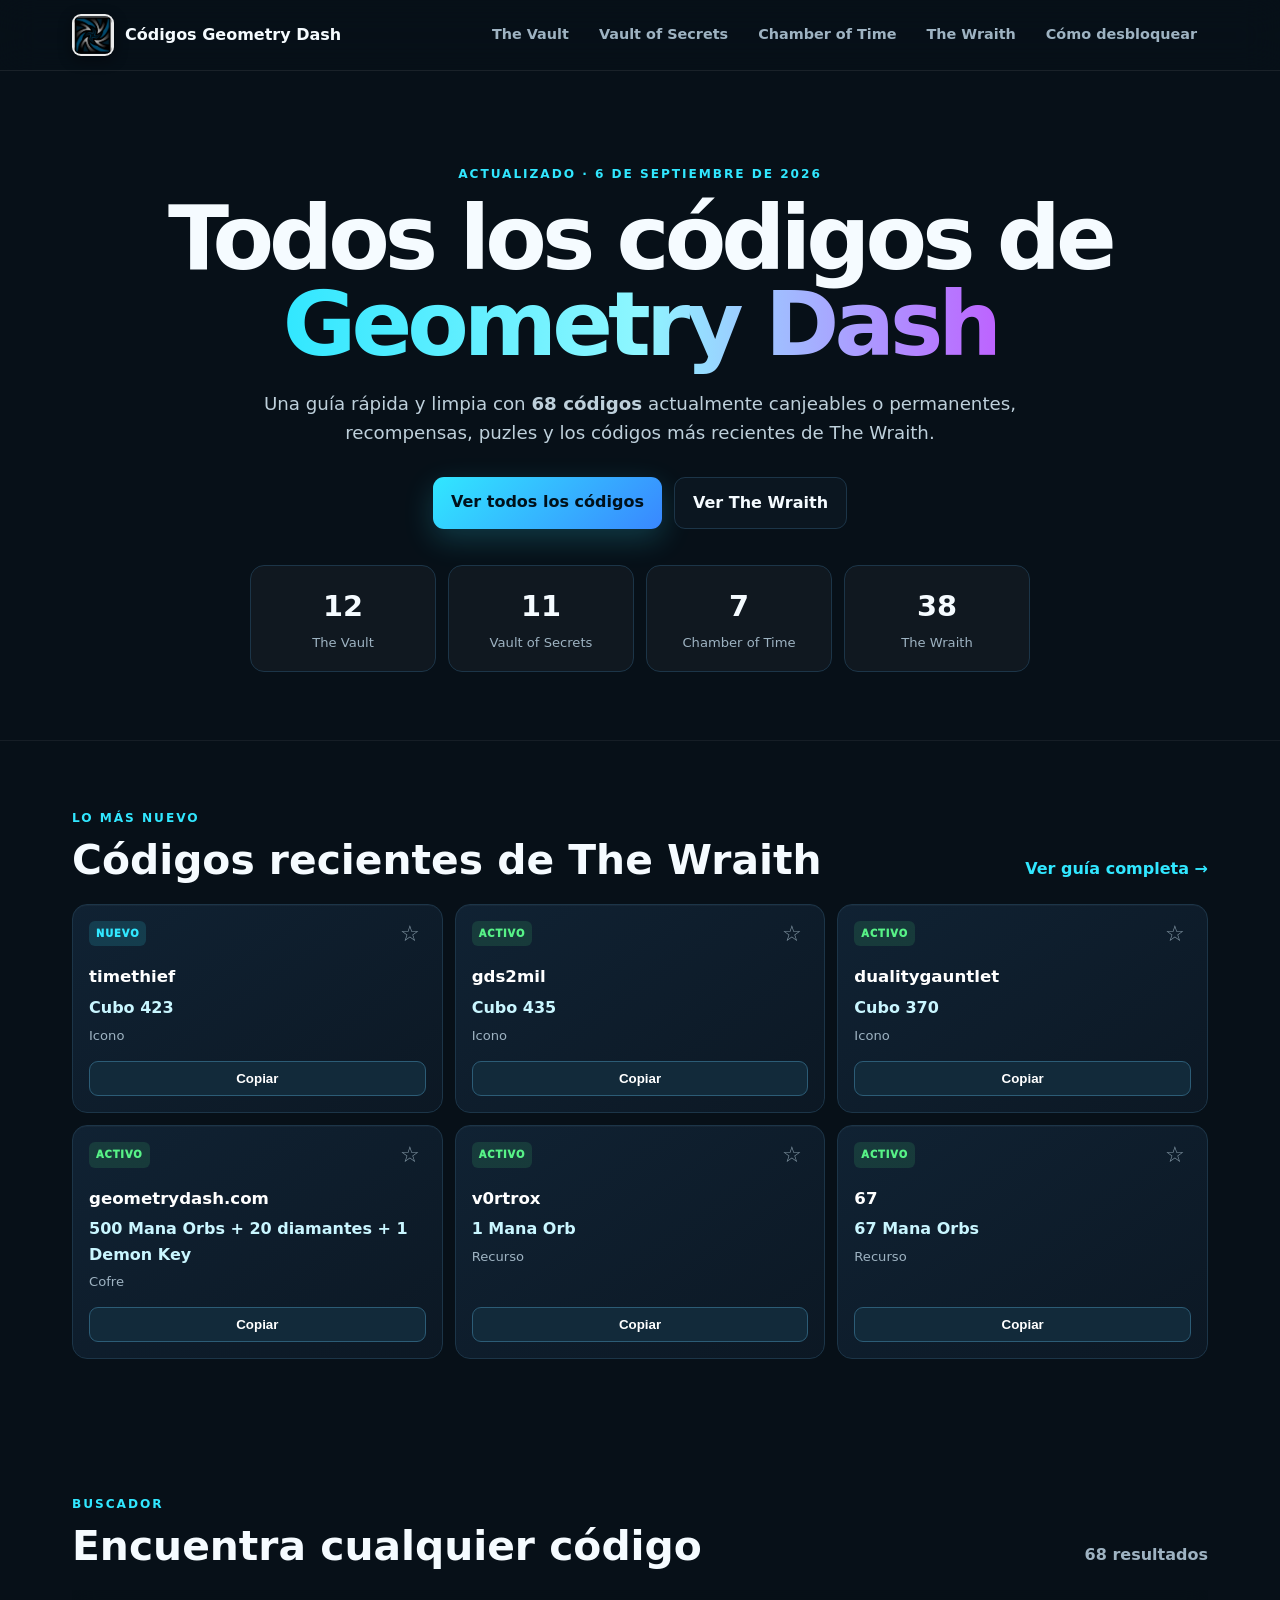
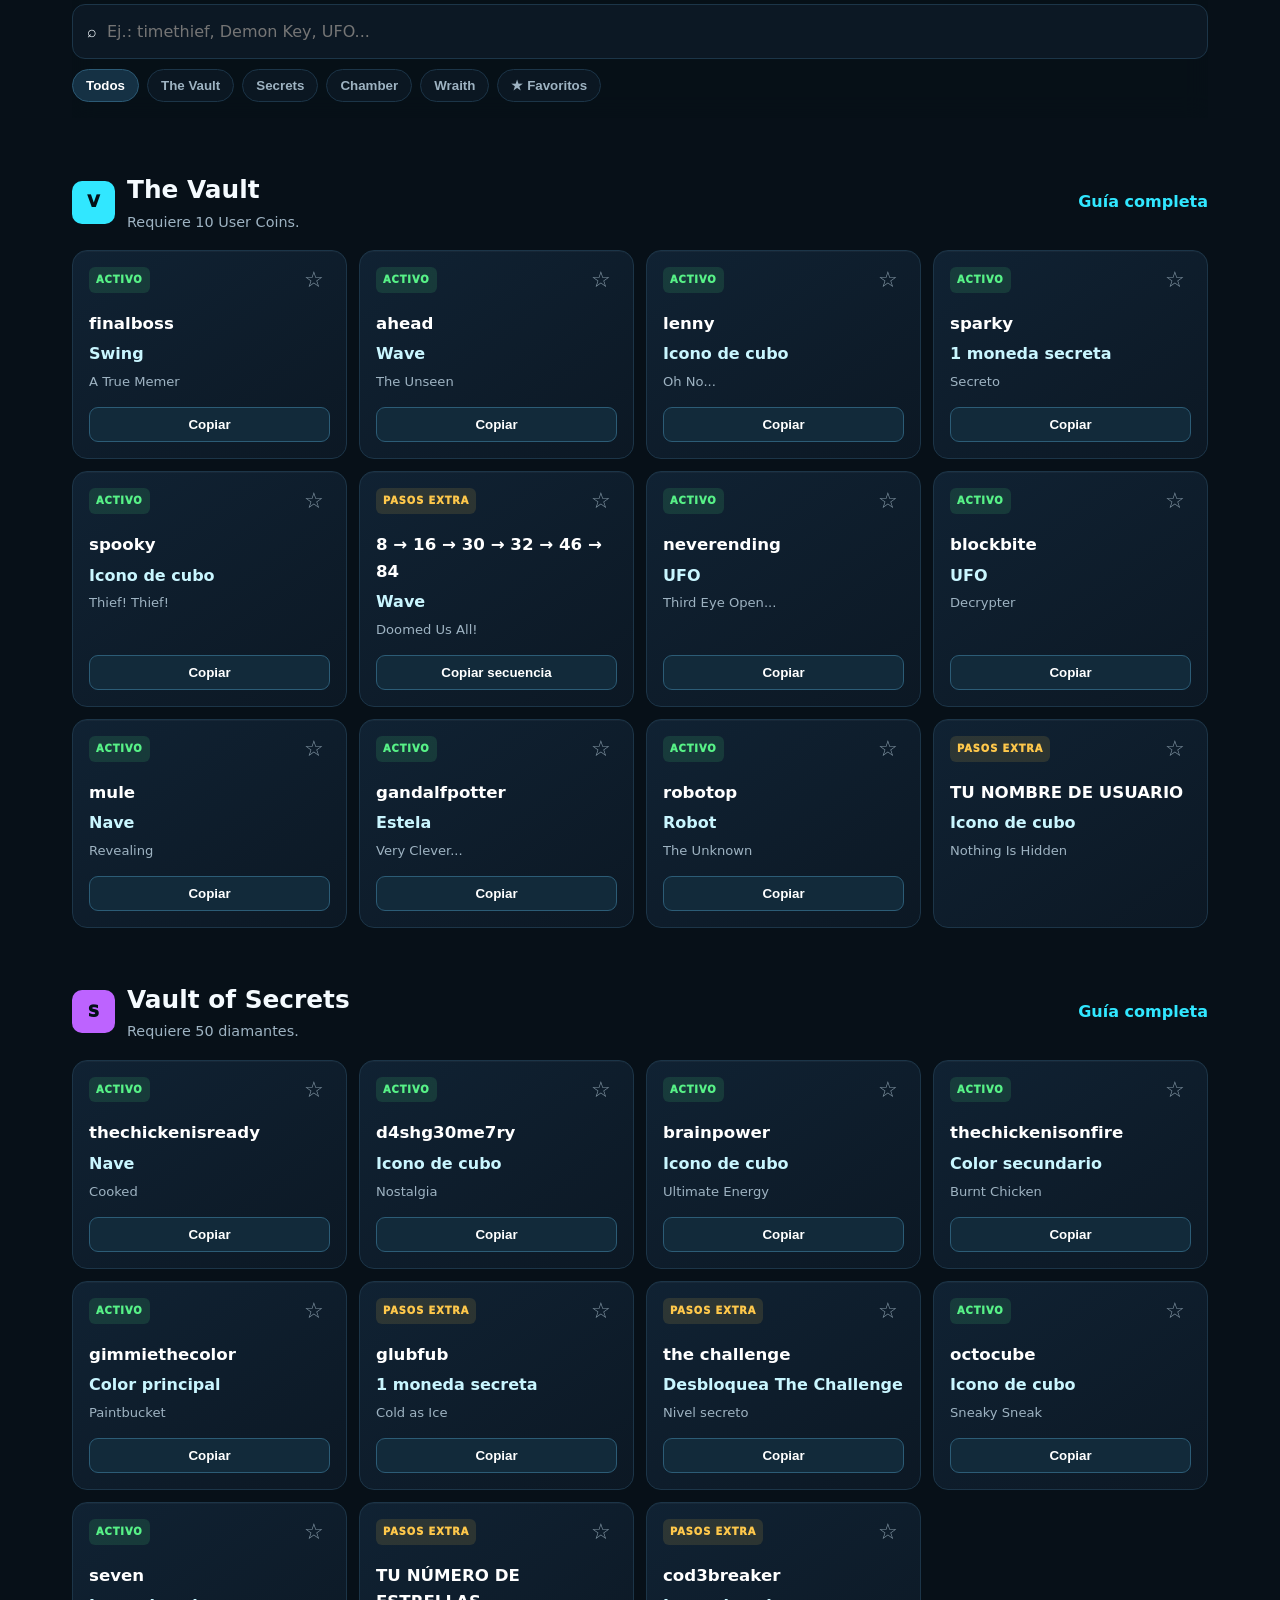
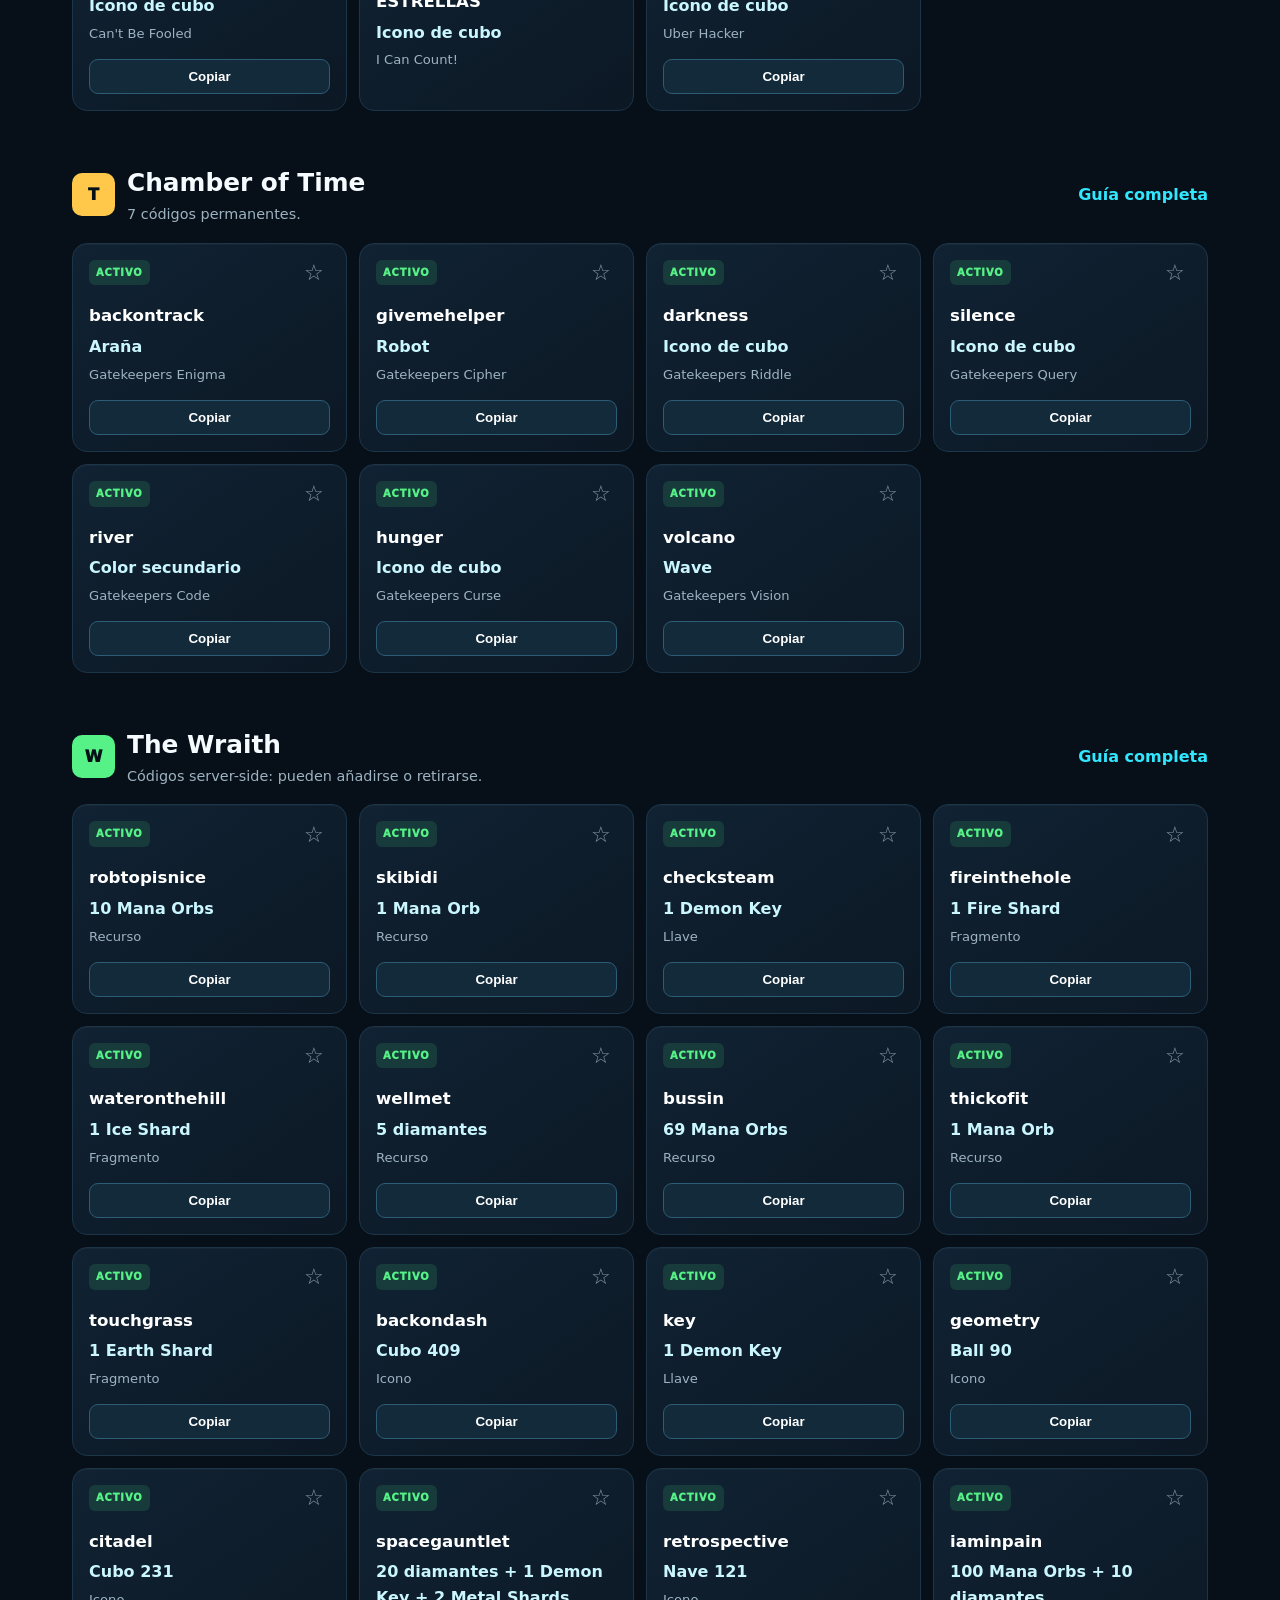
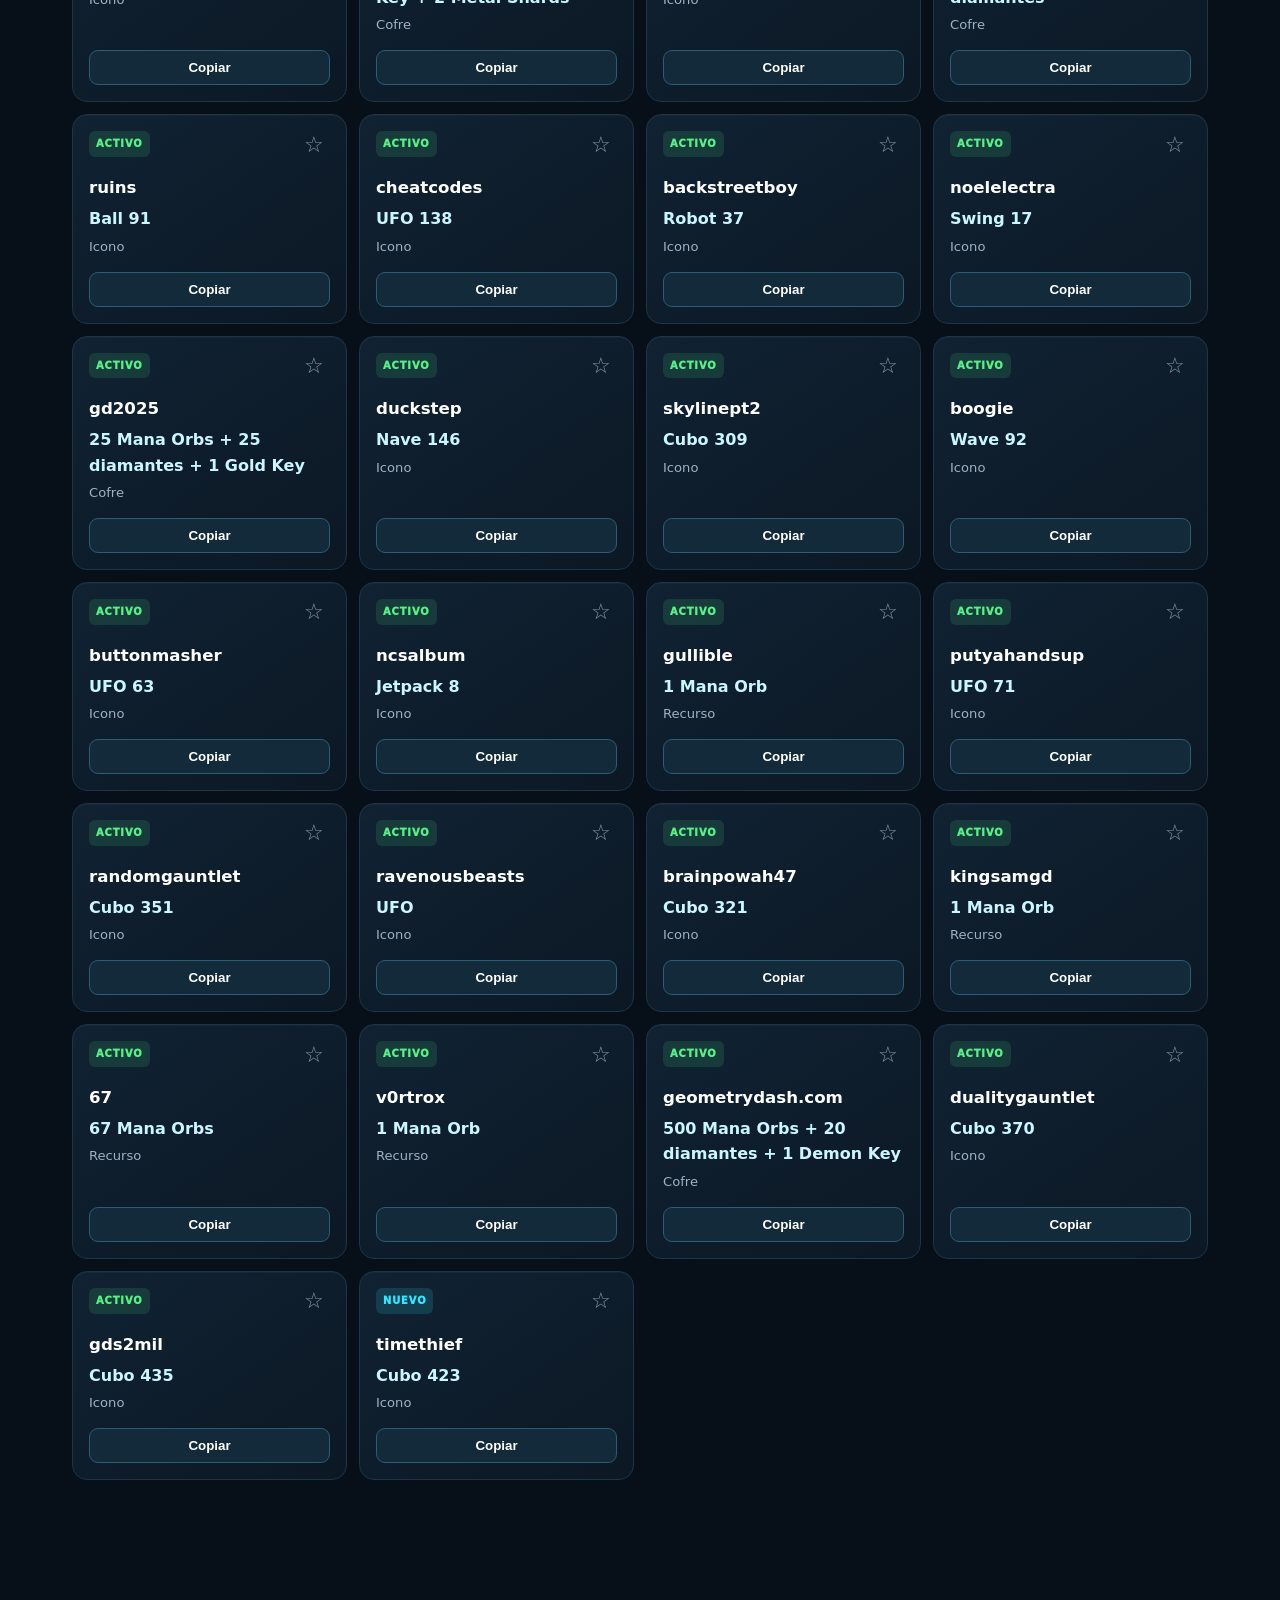
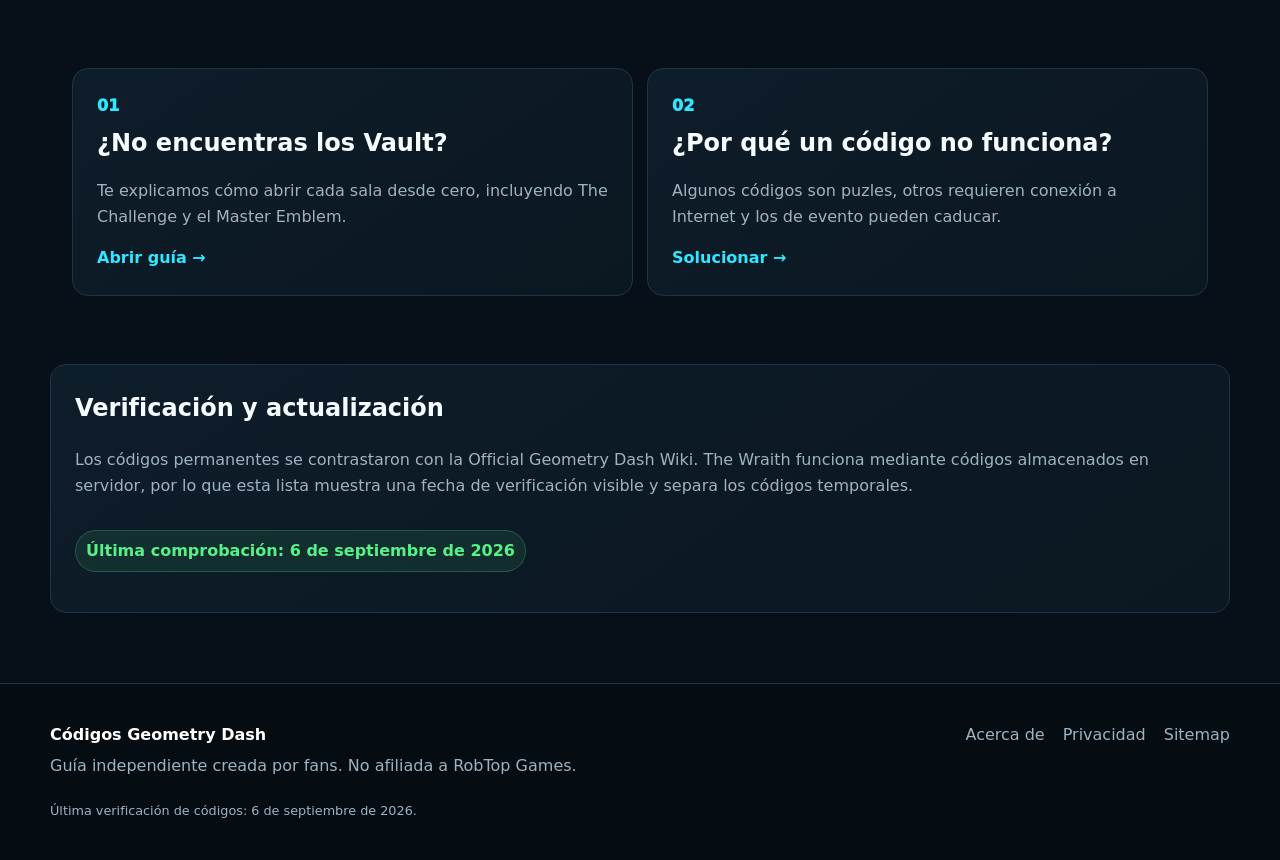
==== commit 6c6cbf47: "Add files via upload" ====
--- a/index.html
+++ b/index.html
@@ -7,7 +7,7 @@
   <meta name="description" content="Todos los códigos de Geometry Dash 2026: The Vault, Vault of Secrets, Chamber of Time y The Wraith, con recompensas, buscador y guía para desbloquearlos.">
   <meta name="robots" content="index,follow,max-image-preview:large">
   <link rel="canonical" href="https://hardmoneysniper1.github.io/hardmoney/">
-  <link rel="icon" href="favicon.svg" type="image/svg+xml">
+  <link rel="icon" href="logo.png" type="image/png">
   <link rel="stylesheet" href="style.css">
   <meta property="og:type" content="website">
   <meta property="og:locale" content="es_ES">
@@ -23,7 +23,7 @@
 <header class="site-header">
   <div class="nav-wrap">
     <a class="brand" href="index.html" aria-label="Inicio">
-      <span class="brand-cube">GD</span>
+      <img src="logo.png" alt="Logo Códigos Geometry Dash" class="brand-logo">
       <span>Códigos Geometry Dash</span>
     </a>
     <button class="menu-btn" type="button" aria-label="Abrir menú">☰</button>
--- a/style.css
+++ b/style.css
@@ -7,7 +7,18 @@
 *{box-sizing:border-box}html{scroll-behavior:smooth}body{margin:0;font-family:Inter,ui-sans-serif,system-ui,-apple-system,Segoe UI,Roboto,Arial,sans-serif;background:radial-gradient(circle at 50% -10%,#12384b 0,transparent 32rem),var(--bg);color:var(--text);line-height:1.6}
 a{color:inherit}.skip-link{position:absolute;left:-9999px}.skip-link:focus{left:16px;top:16px;z-index:999;background:white;color:#000;padding:10px 14px;border-radius:10px}
 .site-header{position:sticky;top:0;z-index:100;background:rgba(7,16,24,.88);backdrop-filter:blur(18px);border-bottom:1px solid rgba(255,255,255,.08)}
-.nav-wrap{max-width:1180px;margin:auto;min-height:70px;padding:0 22px;display:flex;align-items:center;gap:24px}.brand{display:flex;align-items:center;gap:11px;text-decoration:none;font-weight:900}.brand-cube{display:grid;place-items:center;width:40px;height:40px;background:linear-gradient(135deg,var(--cyan),var(--blue));color:#00131b;border:2px solid white;box-shadow:4px 4px 0 #00131b;font-size:.82rem}
+.nav-wrap{max-width:1180px;margin:auto;min-height:70px;padding:0 22px;display:flex;align-items:center;gap:24px}.brand{display:flex;align-items:center;gap:11px;text-decoration:none;font-weight:900}
+.brand-logo{
+  width:42px;
+  height:42px;
+  object-fit:contain;
+  border-radius:9px;
+  border:2px solid rgba(255,255,255,.92);
+  background:#02080d;
+  box-shadow:0 4px 14px rgba(0,0,0,.38);
+  flex:0 0 auto;
+}
+.brand-cube{display:grid;place-items:center;width:40px;height:40px;background:linear-gradient(135deg,var(--cyan),var(--blue));color:#00131b;border:2px solid white;box-shadow:4px 4px 0 #00131b;font-size:.82rem}
 .main-nav{display:flex;margin-left:auto;gap:8px;align-items:center}.main-nav a{text-decoration:none;color:var(--muted);font-weight:700;font-size:.9rem;padding:9px 11px;border-radius:9px}.main-nav a:hover{background:rgba(255,255,255,.06);color:white}.menu-btn{display:none;margin-left:auto;background:none;border:1px solid var(--line);color:white;border-radius:9px;font-size:1.25rem;padding:6px 10px}
 .hero{padding:94px 22px 68px;border-bottom:1px solid rgba(255,255,255,.06);overflow:hidden}.hero-inner{max-width:1080px;margin:auto;text-align:center}.eyebrow{font-size:.76rem;font-weight:900;letter-spacing:.16em;color:var(--cyan);margin:0 0 10px}.hero h1,.page-hero h1{font-size:clamp(2.7rem,7vw,5.7rem);line-height:.96;letter-spacing:-.055em;margin:.12em 0 .24em}.hero h1 span{background:linear-gradient(90deg,var(--cyan),#8ef6ff,var(--purple));background-clip:text;-webkit-background-clip:text;color:transparent}.hero-copy{max-width:760px;margin:0 auto;color:#bed0db;font-size:1.14rem}.hero-actions{display:flex;justify-content:center;gap:12px;flex-wrap:wrap;margin:30px 0}.primary-btn,.secondary-btn{display:inline-flex;text-decoration:none;font-weight:900;padding:12px 18px;border-radius:11px}.primary-btn{background:linear-gradient(135deg,var(--cyan),var(--blue));color:#00111b;box-shadow:0 10px 30px rgba(49,231,255,.2)}.secondary-btn{border:1px solid var(--line);background:#0b1620}
 .stats{display:grid;grid-template-columns:repeat(4,1fr);gap:12px;max-width:780px;margin:36px auto 0}.stats div{background:rgba(255,255,255,.035);border:1px solid var(--line);border-radius:14px;padding:17px}.stats strong{display:block;font-size:1.8rem}.stats span{color:var(--muted);font-size:.82rem}
@@ -22,5 +33,5 @@
 .site-footer{border-top:1px solid var(--line);background:#050c12;padding:38px 22px;color:var(--muted)}.footer-grid{max-width:1180px;margin:auto;display:flex;justify-content:space-between;gap:20px}.footer-grid strong{color:white}.footer-grid p{margin:5px 0}.footer-links{display:flex;gap:18px;flex-wrap:wrap}.footer-links a{text-decoration:none}.footer-note{max-width:1180px;margin:18px auto 0;font-size:.8rem}.toast{position:fixed;left:50%;bottom:24px;transform:translate(-50%,20px);opacity:0;pointer-events:none;background:white;color:#071018;padding:10px 15px;border-radius:999px;font-weight:900;box-shadow:var(--shadow);transition:.2s;z-index:999}.toast.show{transform:translate(-50%,0);opacity:1}
 @media(max-width:980px){.codes-grid{grid-template-columns:repeat(3,1fr)}.codes-grid.compact{grid-template-columns:repeat(2,1fr)}.main-nav{display:none;position:absolute;top:70px;left:14px;right:14px;background:#09141d;border:1px solid var(--line);border-radius:13px;padding:9px;box-shadow:var(--shadow);flex-direction:column;align-items:stretch}.main-nav.open{display:flex}.menu-btn{display:block}.main-nav a{padding:11px}}
 @media(max-width:720px){.hero{padding-top:62px}.stats{grid-template-columns:repeat(2,1fr)}.codes-grid,.codes-grid.compact{grid-template-columns:repeat(2,1fr)}.guide-cards{grid-template-columns:1fr}.section-head{align-items:start}.section-head>span{display:none}.vault-title{align-items:flex-start}.vault-title>a{font-size:.8rem}.toolbox{top:69px}.footer-grid{flex-direction:column}.page-hero{padding-top:58px}}
-@media(max-width:500px){.codes-grid,.codes-grid.compact{grid-template-columns:1fr}.hero h1,.page-hero h1{letter-spacing:-.045em}.hero-copy{font-size:1rem}.latest,.all-codes,.guide-cards,.source-note{padding-left:16px;padding-right:16px}.inner-page{padding-left:16px;padding-right:16px}.brand span:last-child{font-size:.9rem}.timeline article{grid-template-columns:45px 1fr}.timeline article>span{width:40px;height:40px}.vault-title p{display:none}}
+@media(max-width:500px){.brand-logo{width:38px;height:38px}.codes-grid,.codes-grid.compact{grid-template-columns:1fr}.hero h1,.page-hero h1{letter-spacing:-.045em}.hero-copy{font-size:1rem}.latest,.all-codes,.guide-cards,.source-note{padding-left:16px;padding-right:16px}.inner-page{padding-left:16px;padding-right:16px}.brand span:last-child{font-size:.9rem}.timeline article{grid-template-columns:45px 1fr}.timeline article>span{width:40px;height:40px}.vault-title p{display:none}}
 @media(prefers-reduced-motion:reduce){*{scroll-behavior:auto!important;transition:none!important}}
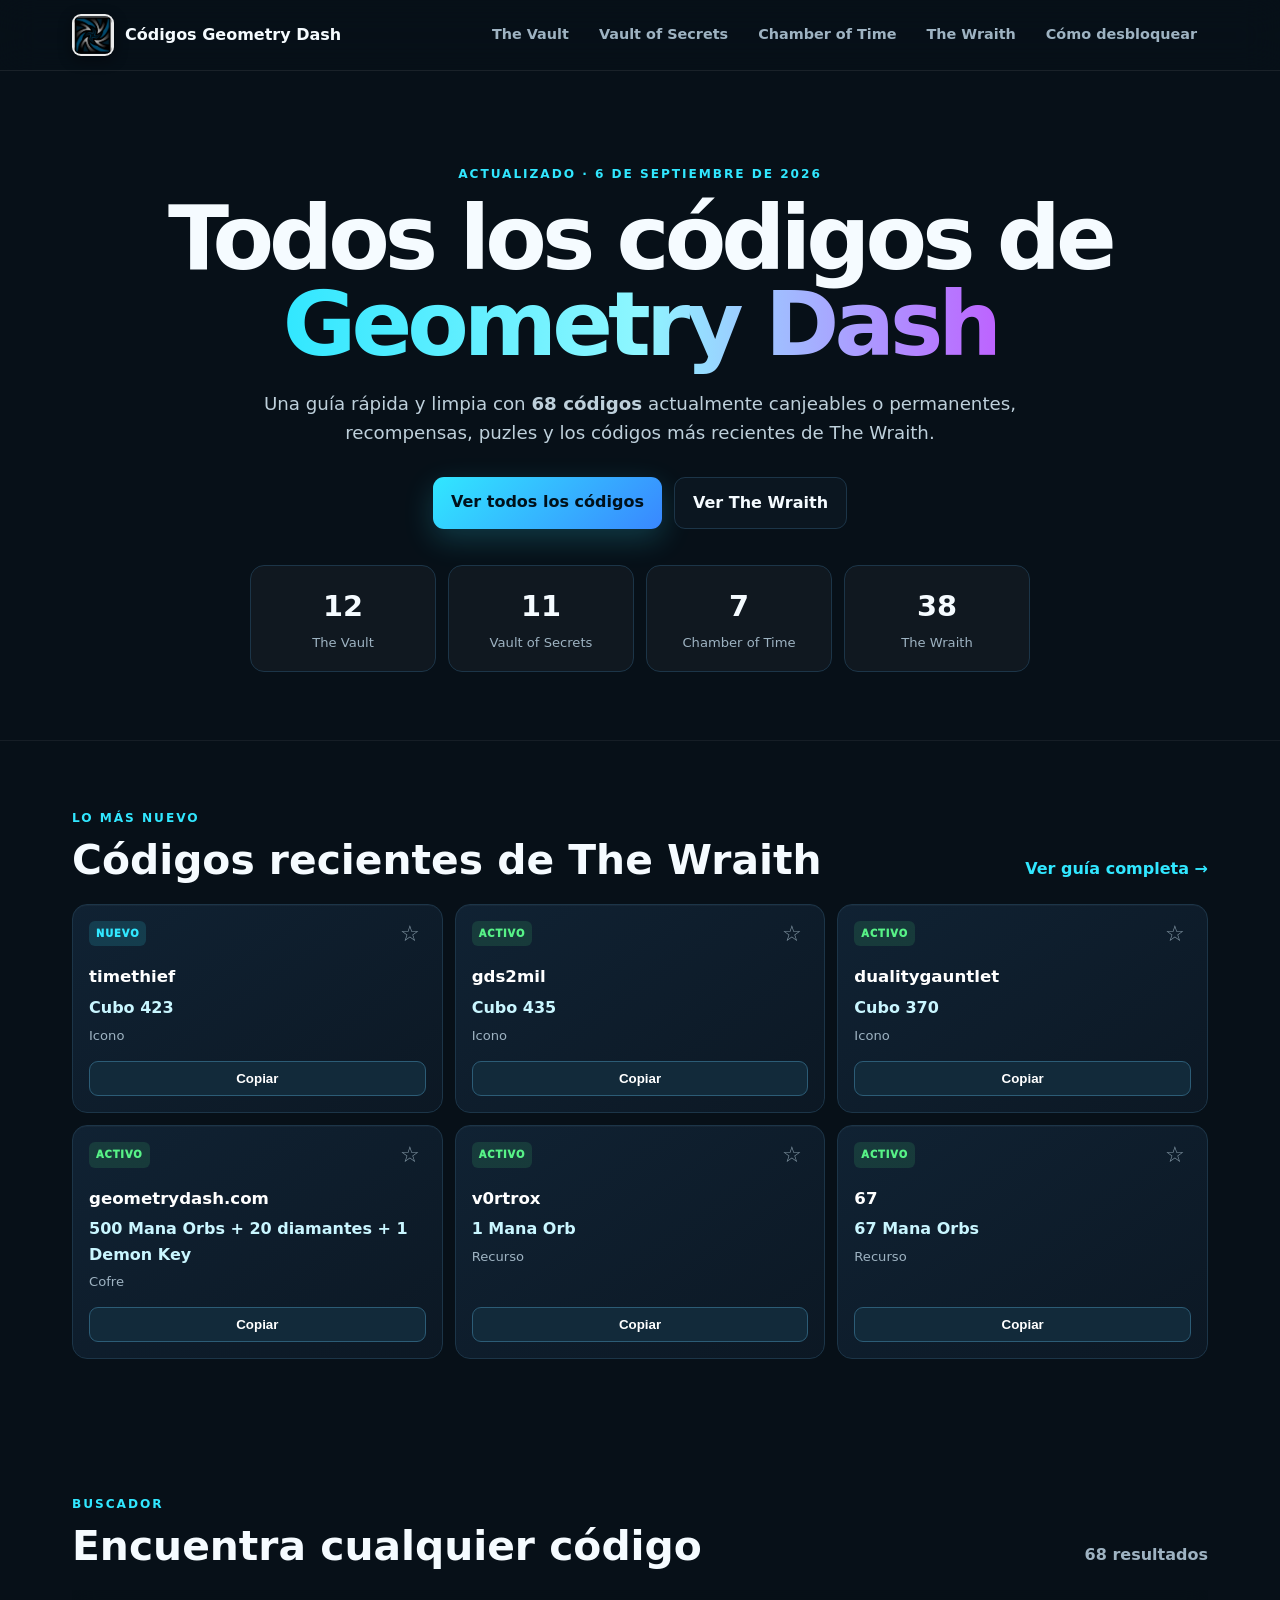
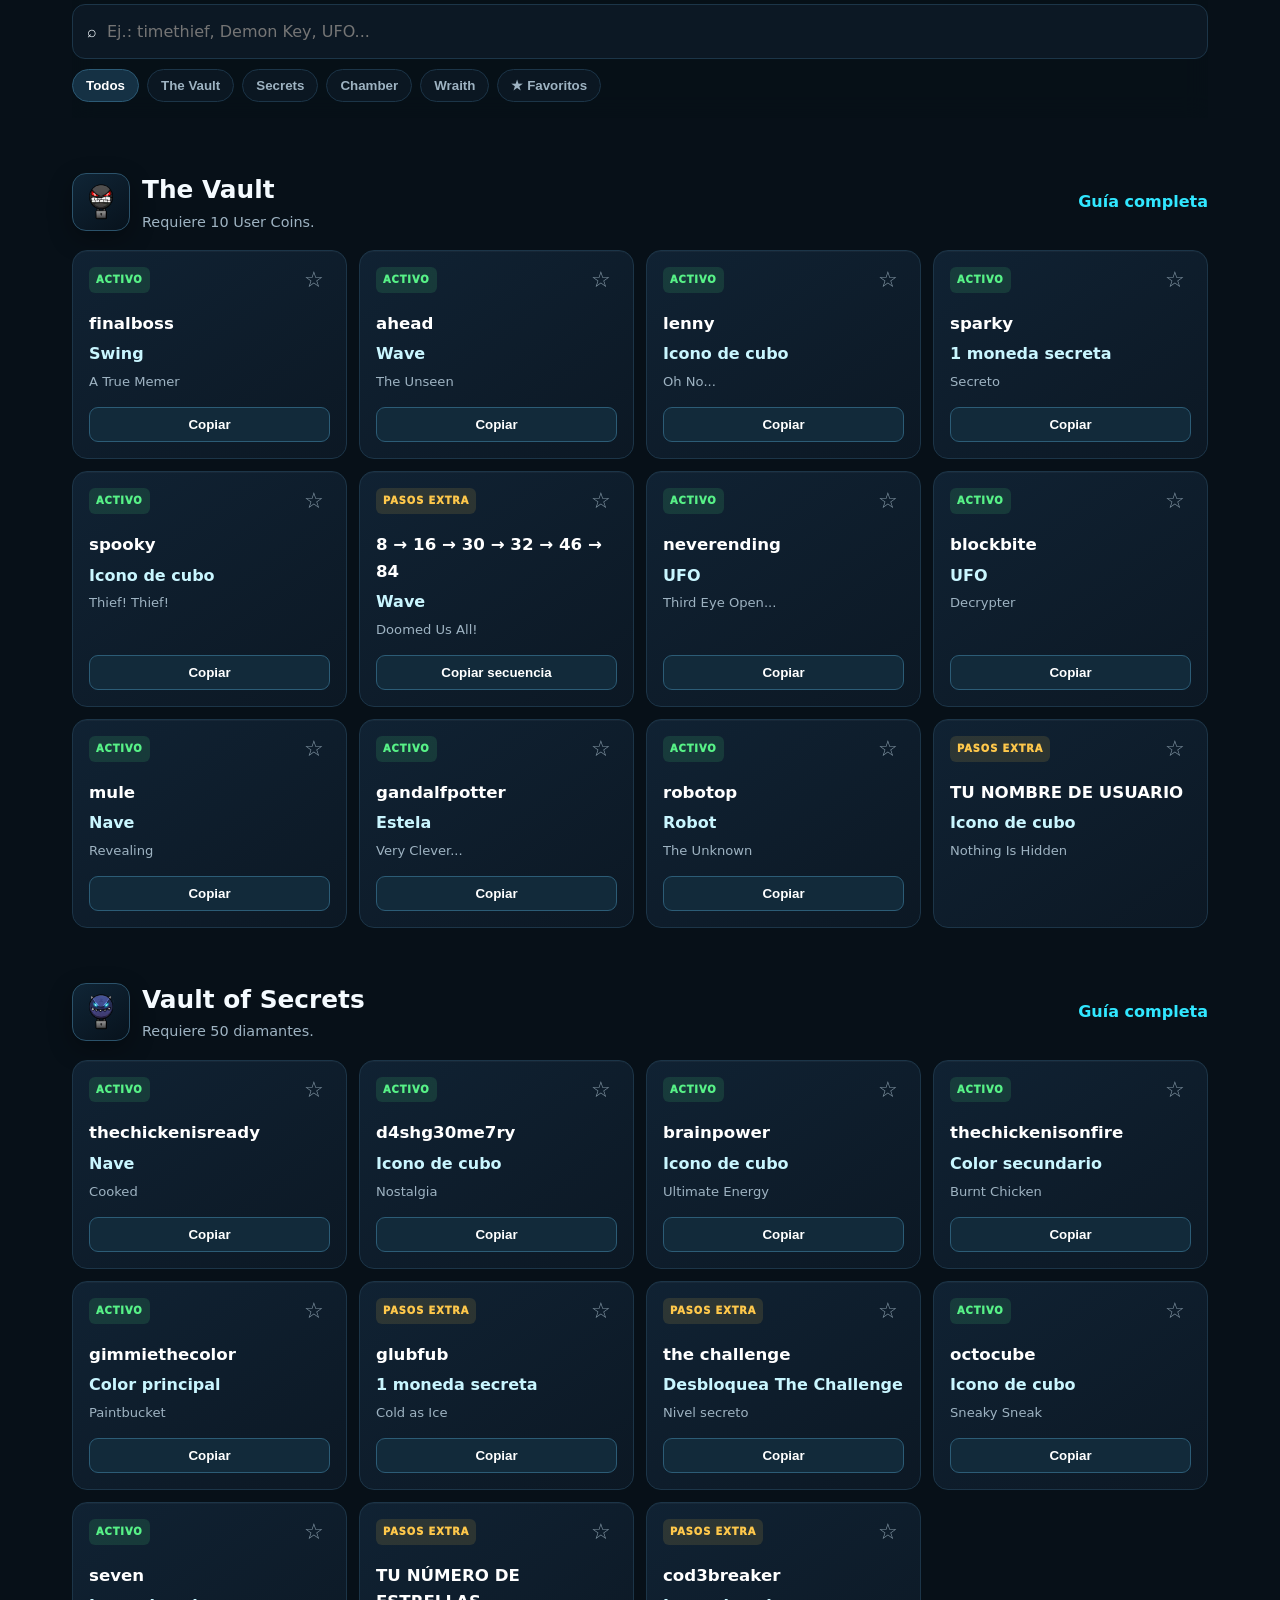
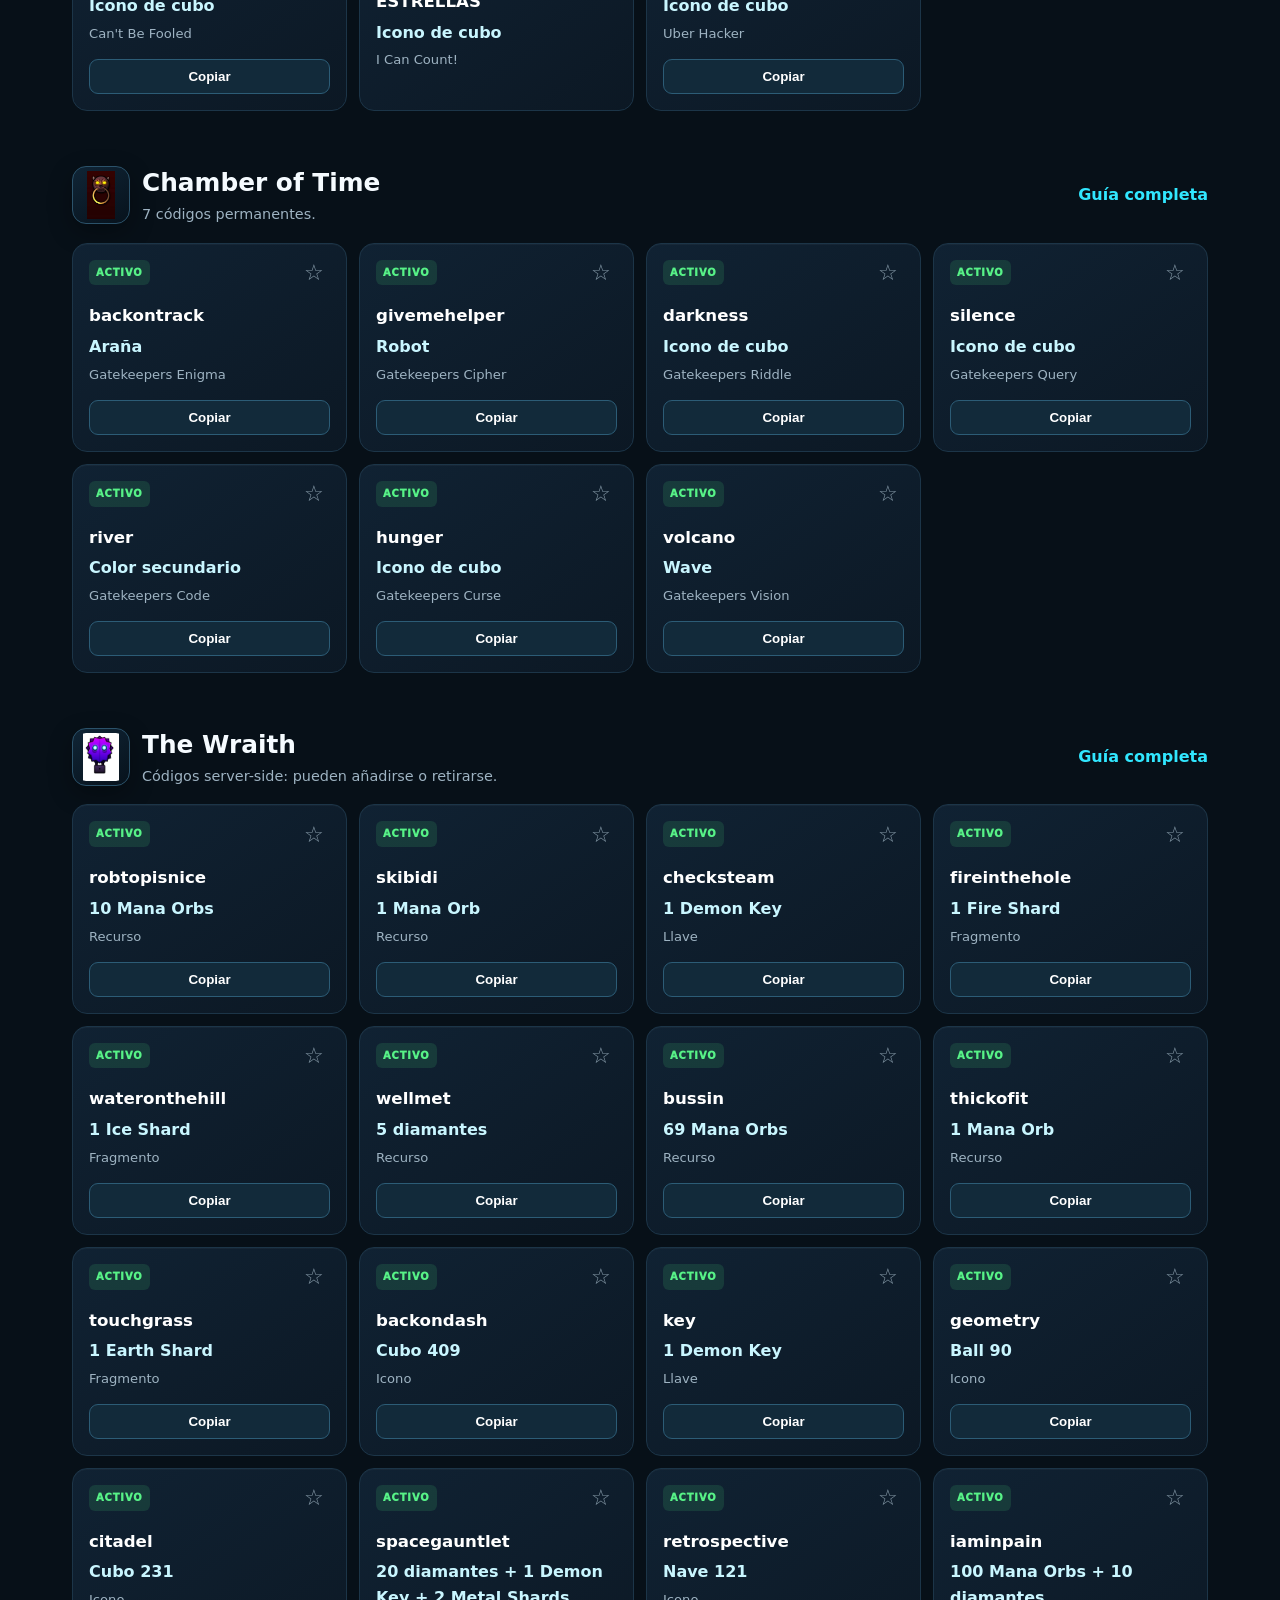
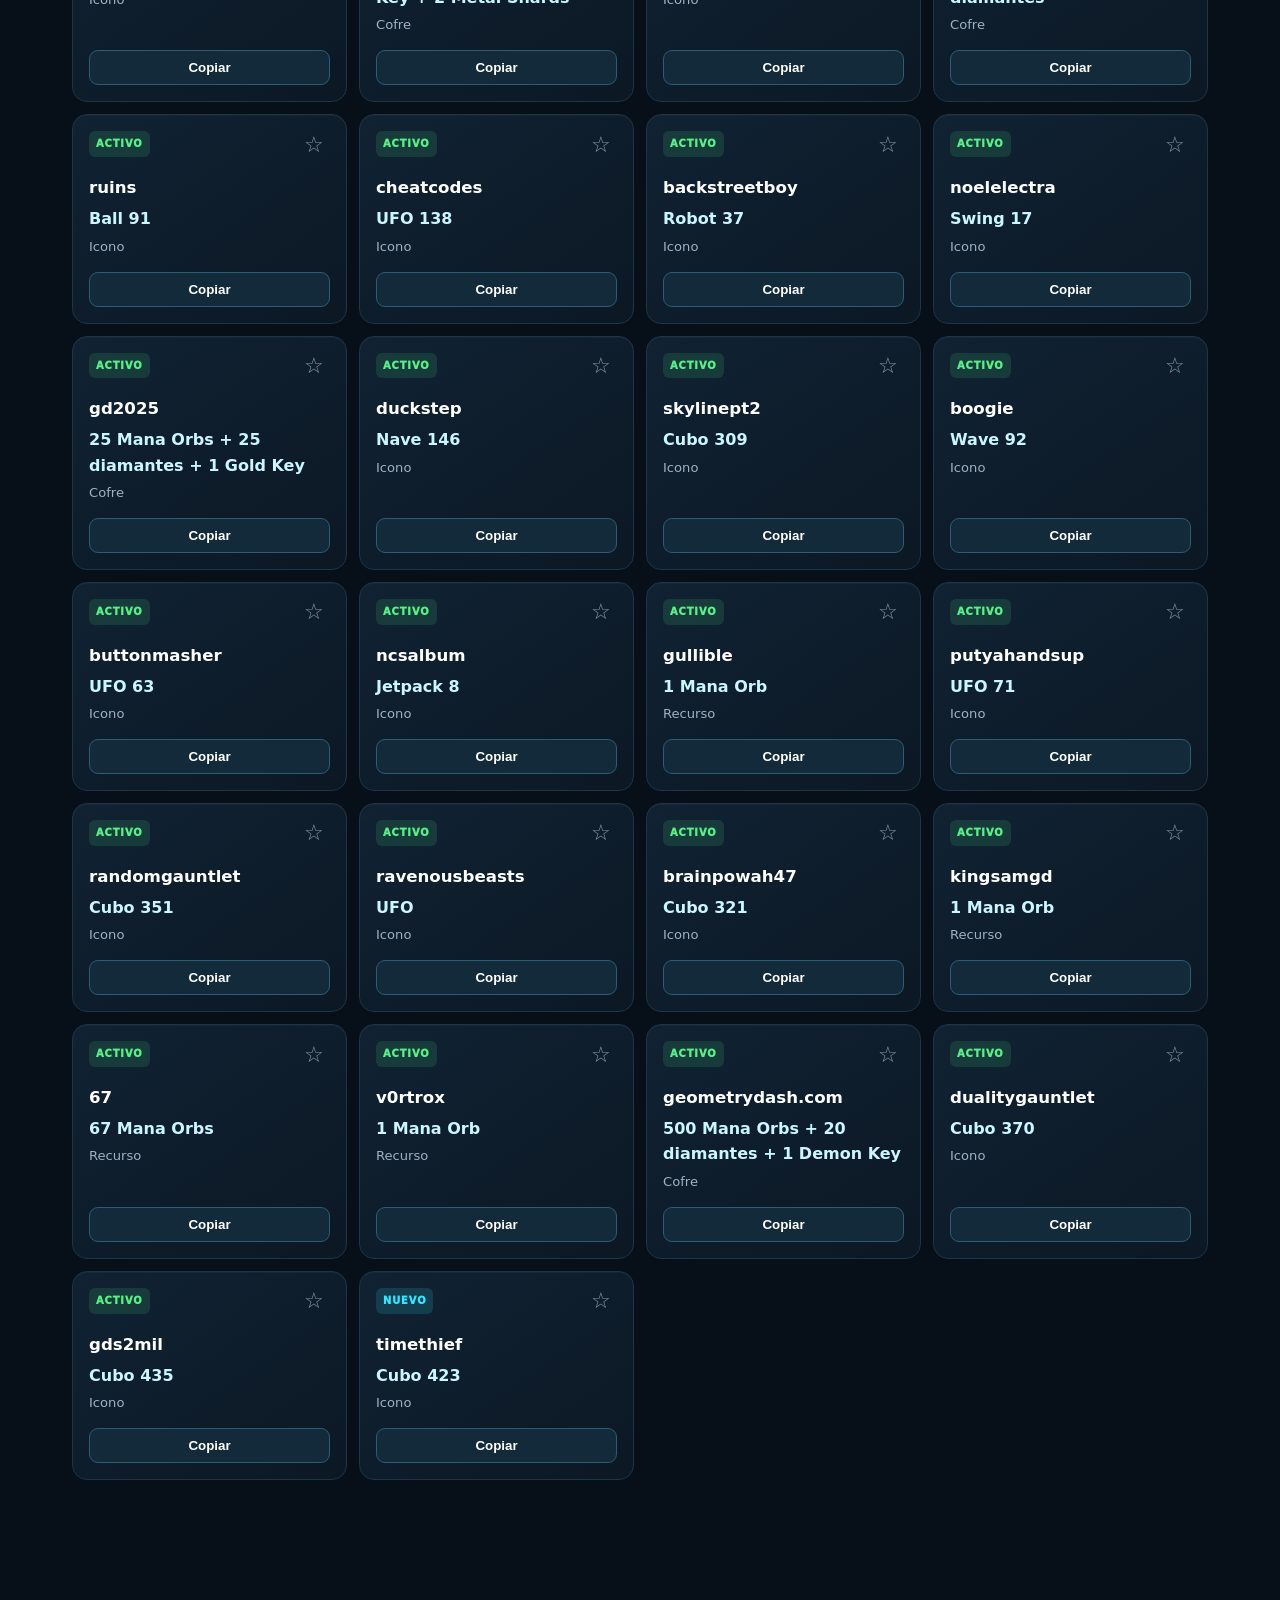
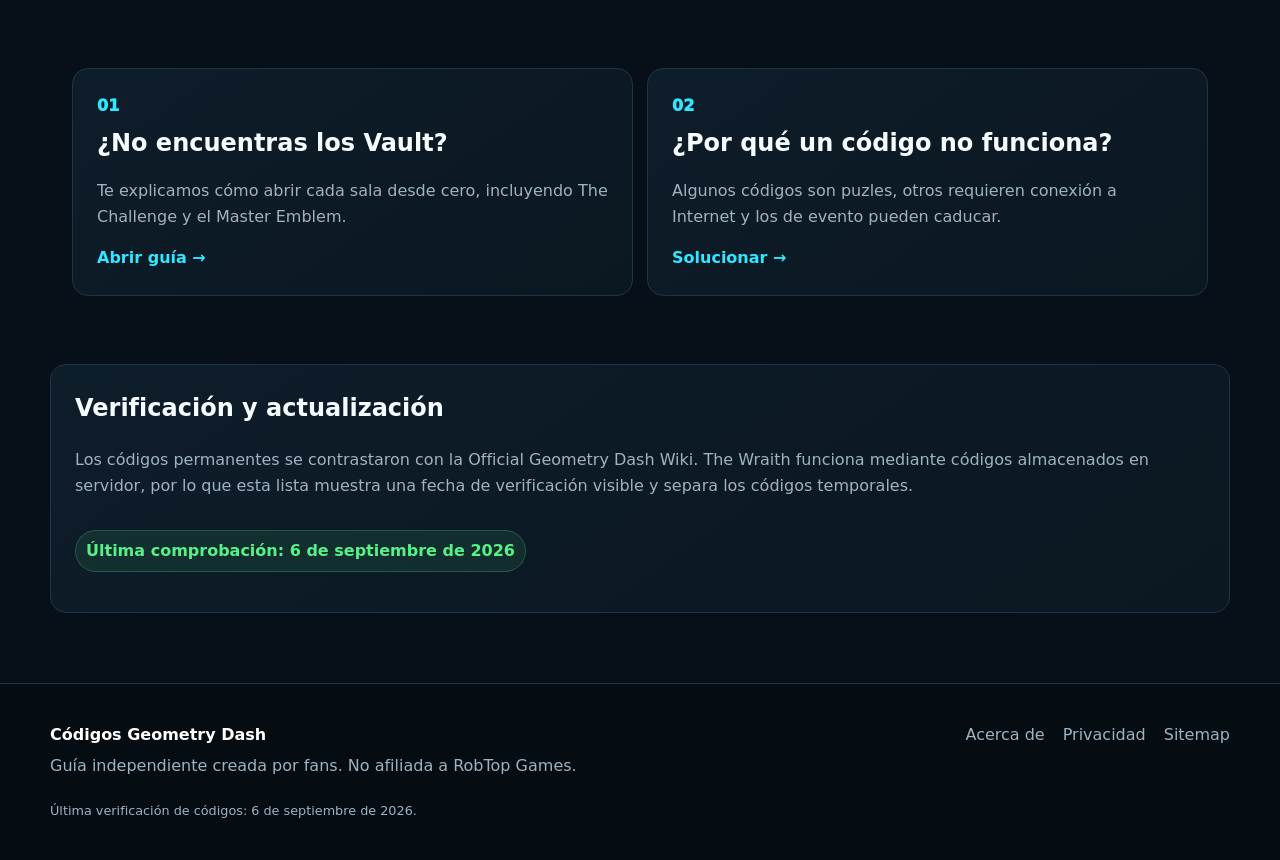
==== commit cc64da94: "Add files via upload" ====
--- a/index.html
+++ b/index.html
@@ -140,7 +140,7 @@
   </div>
 
   <div class="vault-block" data-block="vault">
-    <div class="vault-title"><div><span class="vault-icon cyan">V</span><div><h2>The Vault</h2><p>Requiere 10 User Coins.</p></div></div><a href="vault.html">Guía completa</a></div>
+    <div class="vault-title"><div><img class="vault-art" src="the-vault.png" alt="The Vault"><div><h2>The Vault</h2><p>Requiere 10 User Coins.</p></div></div><a href="vault.html">Guía completa</a></div>
     <div class="codes-grid">
     <article class="code-card" data-vault="vault" data-search="finalboss swing a true memer vault">
       <div class="card-top"><span class="badge badge-active">ACTIVO</span><button class="fav-btn" type="button" aria-label="Guardar favorito" title="Guardar favorito">☆</button></div>
@@ -252,7 +252,7 @@
   </div>
 
   <div class="vault-block" data-block="secrets">
-    <div class="vault-title"><div><span class="vault-icon purple">S</span><div><h2>Vault of Secrets</h2><p>Requiere 50 diamantes.</p></div></div><a href="vault-of-secrets.html">Guía completa</a></div>
+    <div class="vault-title"><div><img class="vault-art" src="vault-of-secrets.png" alt="Vault of Secrets"><div><h2>Vault of Secrets</h2><p>Requiere 50 diamantes.</p></div></div><a href="vault-of-secrets.html">Guía completa</a></div>
     <div class="codes-grid">
     <article class="code-card" data-vault="secrets" data-search="thechickenisready nave cooked secrets">
       <div class="card-top"><span class="badge badge-active">ACTIVO</span><button class="fav-btn" type="button" aria-label="Guardar favorito" title="Guardar favorito">☆</button></div>
@@ -355,7 +355,7 @@
   </div>
 
   <div class="vault-block" data-block="chamber">
-    <div class="vault-title"><div><span class="vault-icon gold">T</span><div><h2>Chamber of Time</h2><p>7 códigos permanentes.</p></div></div><a href="chamber-of-time.html">Guía completa</a></div>
+    <div class="vault-title"><div><img class="vault-art" src="chamber-of-time.png" alt="Chamber of Time"><div><h2>Chamber of Time</h2><p>7 códigos permanentes.</p></div></div><a href="chamber-of-time.html">Guía completa</a></div>
     <div class="codes-grid">
     <article class="code-card" data-vault="chamber" data-search="backontrack araña gatekeepers enigma chamber">
       <div class="card-top"><span class="badge badge-active">ACTIVO</span><button class="fav-btn" type="button" aria-label="Guardar favorito" title="Guardar favorito">☆</button></div>
@@ -422,7 +422,7 @@
   </div>
 
   <div class="vault-block" data-block="wraith">
-    <div class="vault-title"><div><span class="vault-icon green">W</span><div><h2>The Wraith</h2><p>Códigos server-side: pueden añadirse o retirarse.</p></div></div><a href="wraith.html">Guía completa</a></div>
+    <div class="vault-title"><div><img class="vault-art" src="the-wraith.png" alt="The Wraith"><div><h2>The Wraith</h2><p>Códigos server-side: pueden añadirse o retirarse.</p></div></div><a href="wraith.html">Guía completa</a></div>
     <div class="codes-grid">
     <article class="code-card" data-vault="wraith" data-search="robtopisnice 10 mana orbs recurso wraith">
       <div class="card-top"><span class="badge badge-active">ACTIVO</span><button class="fav-btn" type="button" aria-label="Guardar favorito" title="Guardar favorito">☆</button></div>
--- a/style.css
+++ b/style.css
@@ -34,4 +34,41 @@
 @media(max-width:980px){.codes-grid{grid-template-columns:repeat(3,1fr)}.codes-grid.compact{grid-template-columns:repeat(2,1fr)}.main-nav{display:none;position:absolute;top:70px;left:14px;right:14px;background:#09141d;border:1px solid var(--line);border-radius:13px;padding:9px;box-shadow:var(--shadow);flex-direction:column;align-items:stretch}.main-nav.open{display:flex}.menu-btn{display:block}.main-nav a{padding:11px}}
 @media(max-width:720px){.hero{padding-top:62px}.stats{grid-template-columns:repeat(2,1fr)}.codes-grid,.codes-grid.compact{grid-template-columns:repeat(2,1fr)}.guide-cards{grid-template-columns:1fr}.section-head{align-items:start}.section-head>span{display:none}.vault-title{align-items:flex-start}.vault-title>a{font-size:.8rem}.toolbox{top:69px}.footer-grid{flex-direction:column}.page-hero{padding-top:58px}}
 @media(max-width:500px){.brand-logo{width:38px;height:38px}.codes-grid,.codes-grid.compact{grid-template-columns:1fr}.hero h1,.page-hero h1{letter-spacing:-.045em}.hero-copy{font-size:1rem}.latest,.all-codes,.guide-cards,.source-note{padding-left:16px;padding-right:16px}.inner-page{padding-left:16px;padding-right:16px}.brand span:last-child{font-size:.9rem}.timeline article{grid-template-columns:45px 1fr}.timeline article>span{width:40px;height:40px}.vault-title p{display:none}}
-@media(prefers-reduced-motion:reduce){*{scroll-behavior:auto!important;transition:none!important}}+@media(prefers-reduced-motion:reduce){*{scroll-behavior:auto!important;transition:none!important}}
+
+/* Imágenes de los Vault */
+.vault-art{
+  width:58px;
+  height:58px;
+  object-fit:contain;
+  flex:0 0 58px;
+  border-radius:14px;
+  padding:4px;
+  background:linear-gradient(145deg,#102536,#07121c);
+  border:1px solid #2b526a;
+  box-shadow:0 8px 24px rgba(0,0,0,.32);
+}
+.page-vault-art{
+  width:clamp(112px,18vw,180px);
+  height:clamp(112px,18vw,180px);
+  object-fit:contain;
+  display:block;
+  margin:0 0 22px;
+  border-radius:22px;
+  padding:8px;
+  background:linear-gradient(145deg,#102536,#07121c);
+  border:1px solid #294d64;
+  box-shadow:0 20px 50px rgba(0,0,0,.34);
+}
+@media(max-width:500px){
+  .vault-art{
+    width:50px;
+    height:50px;
+    flex-basis:50px;
+    border-radius:12px;
+  }
+  .page-vault-art{
+    width:112px;
+    height:112px;
+  }
+}
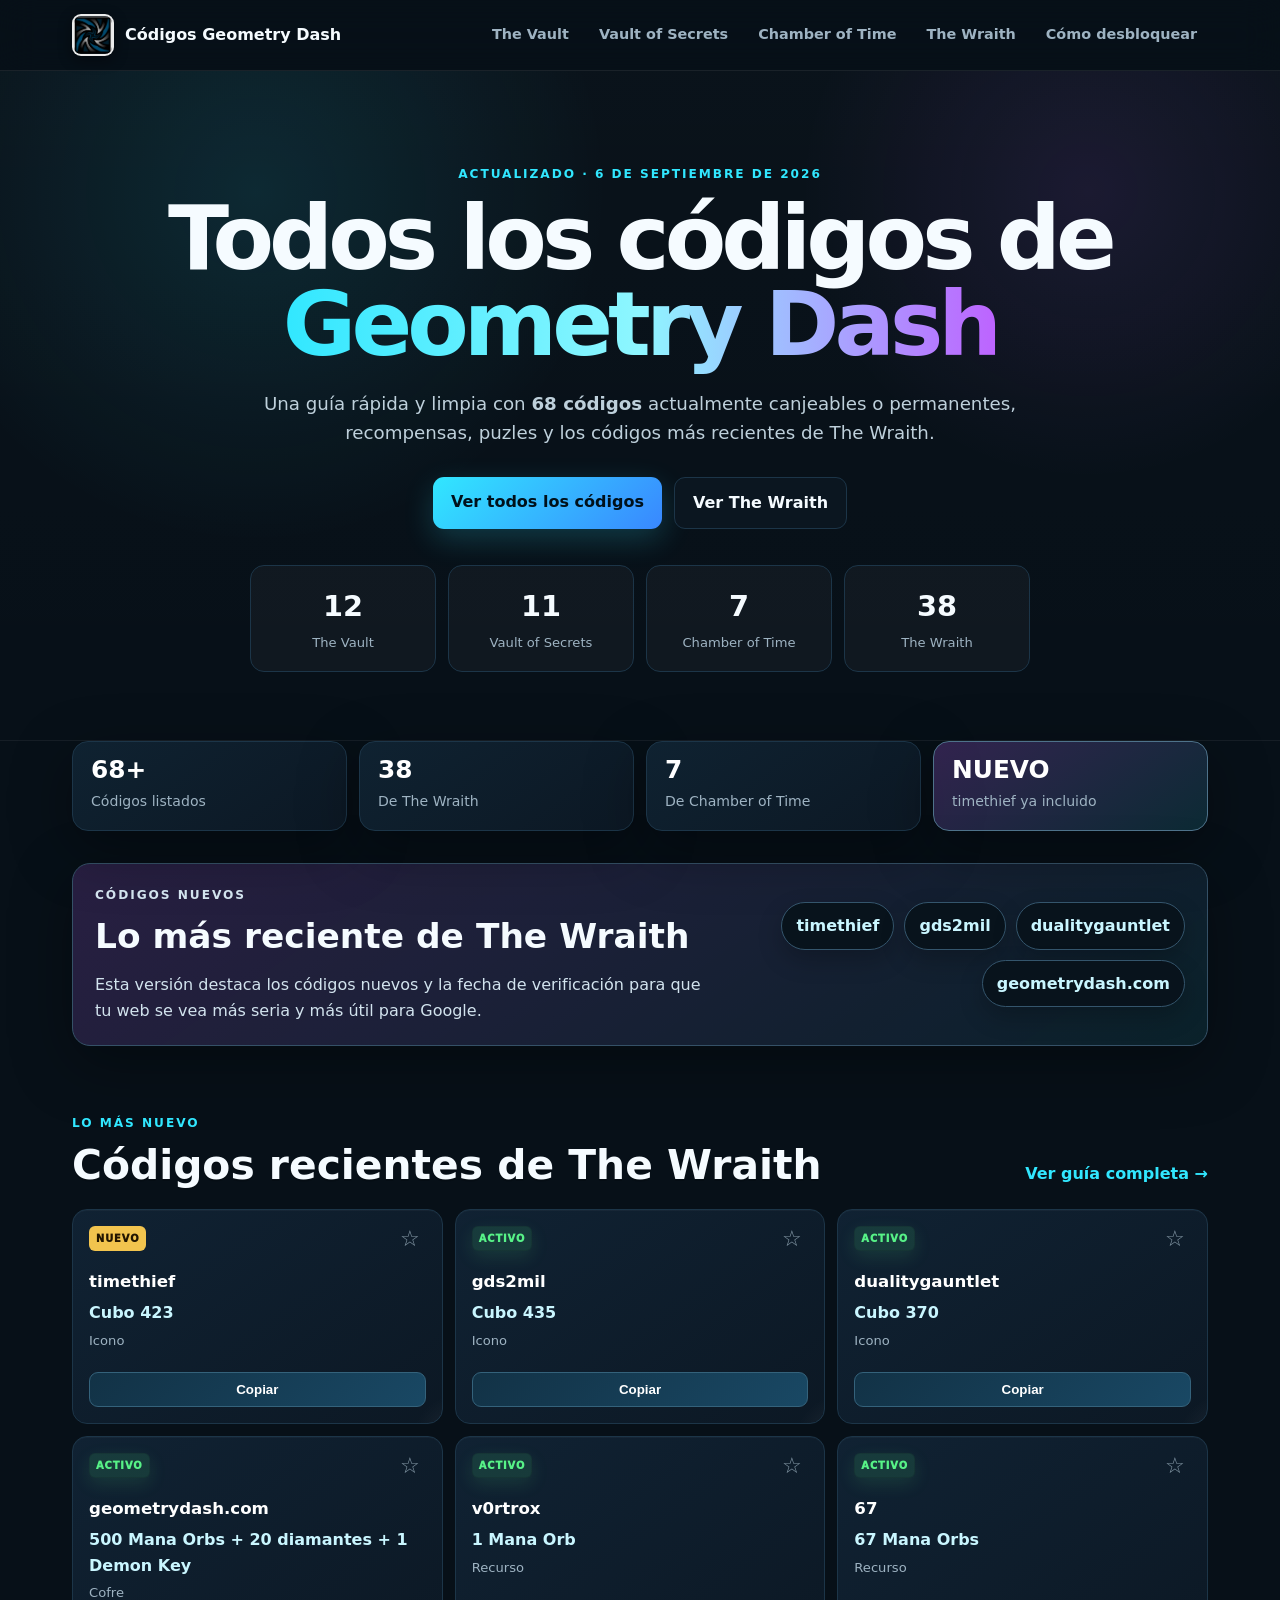
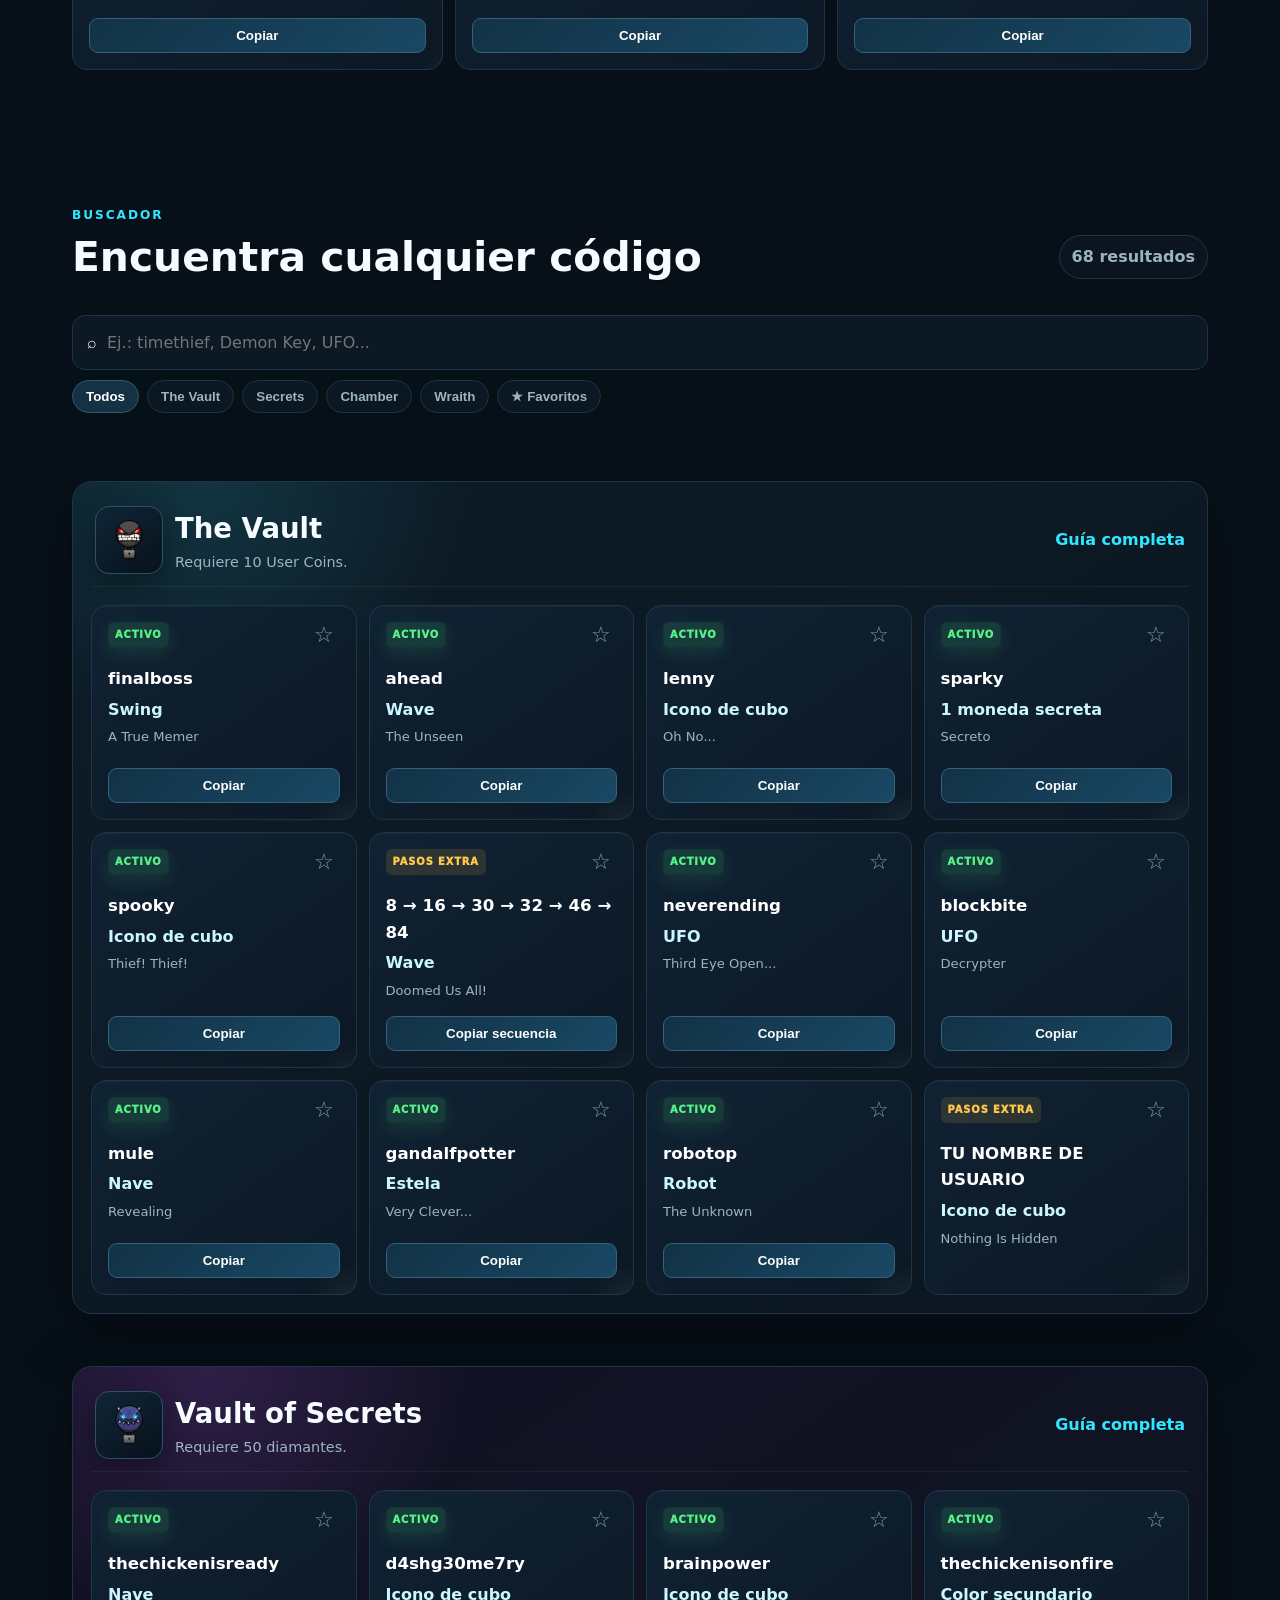
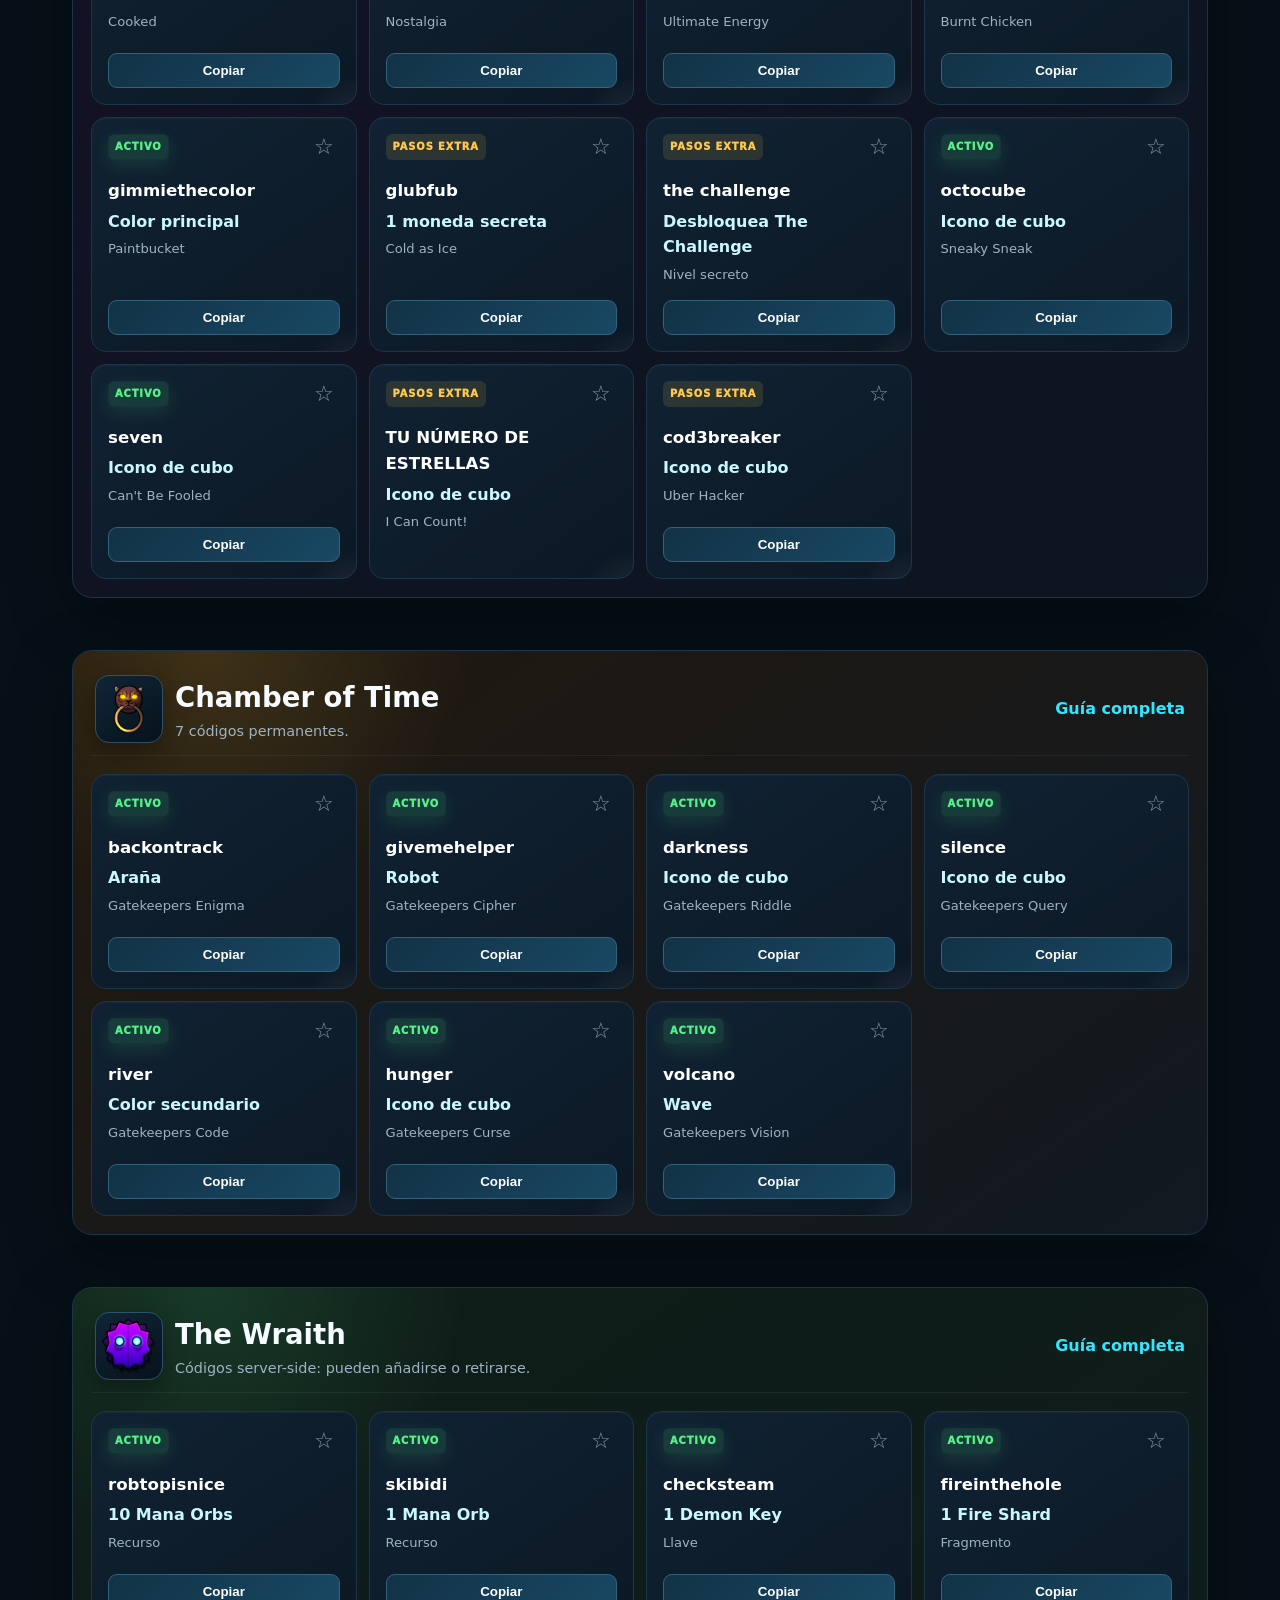
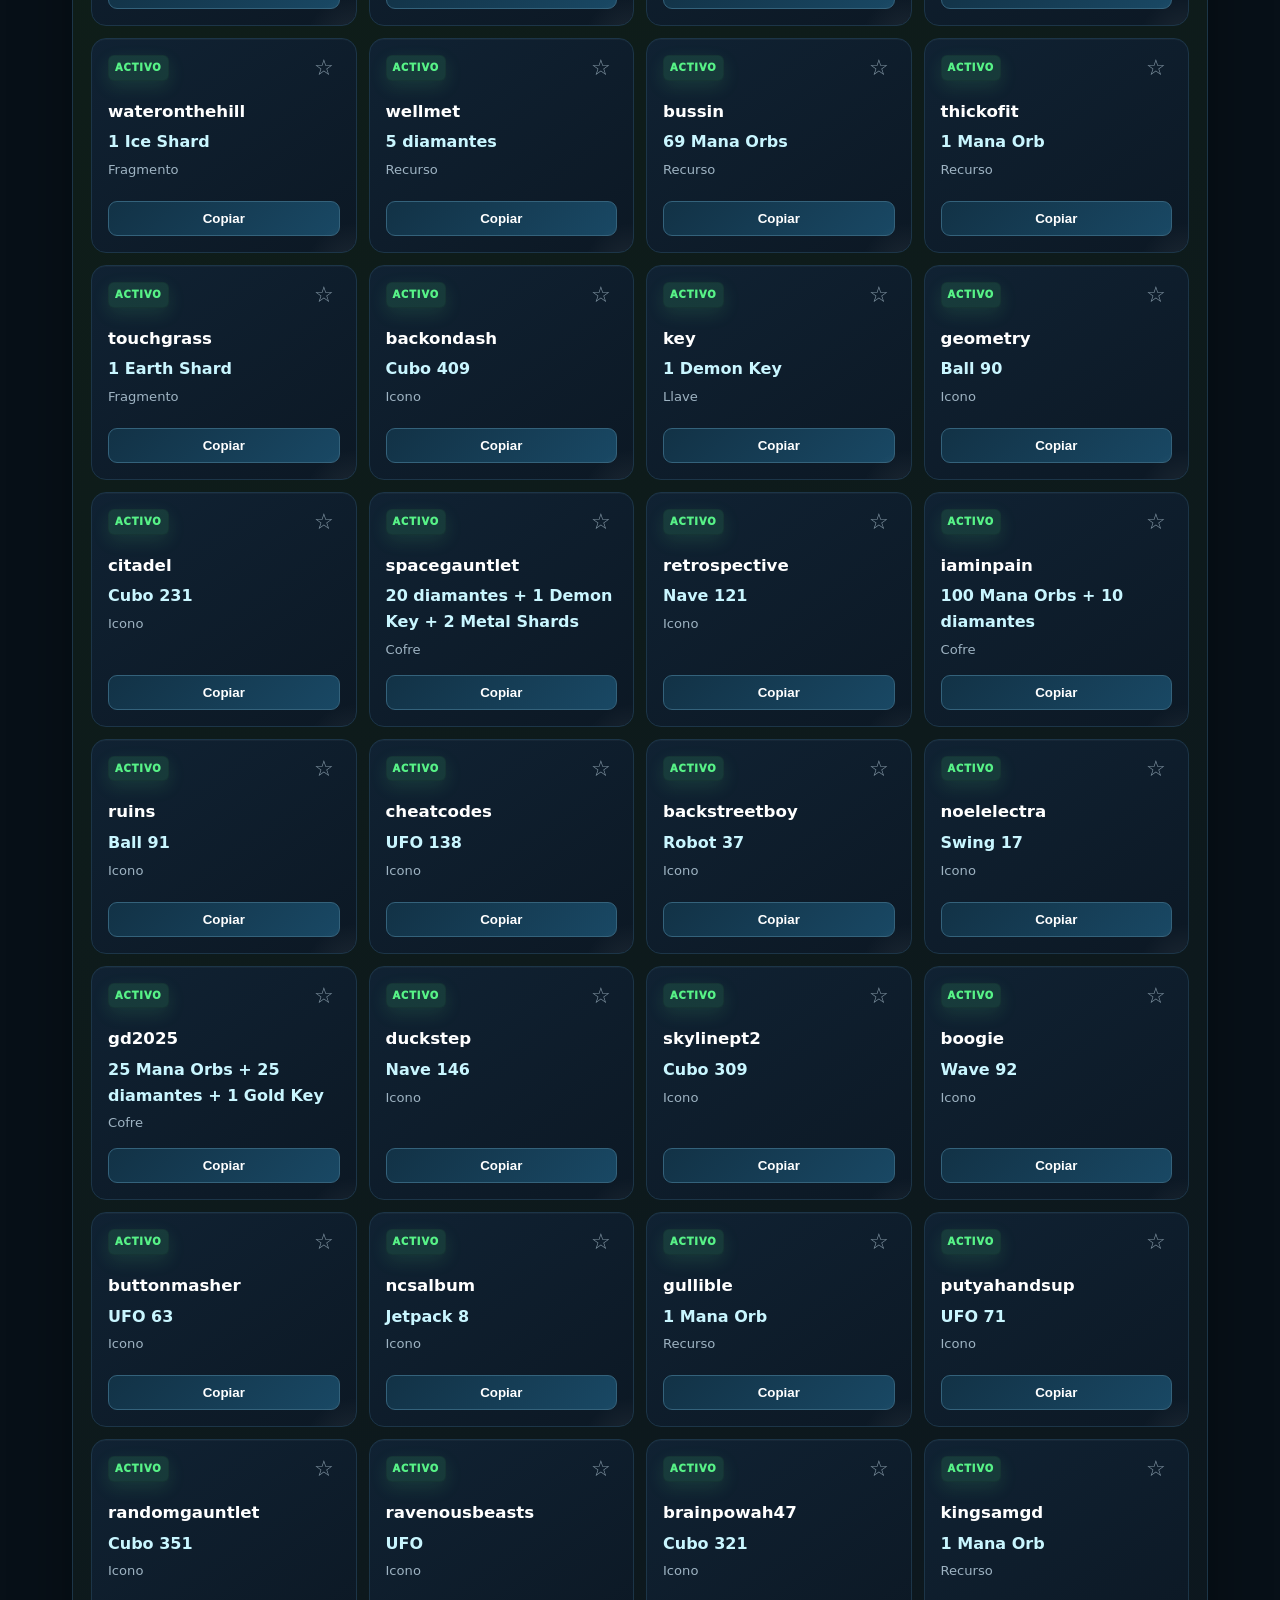
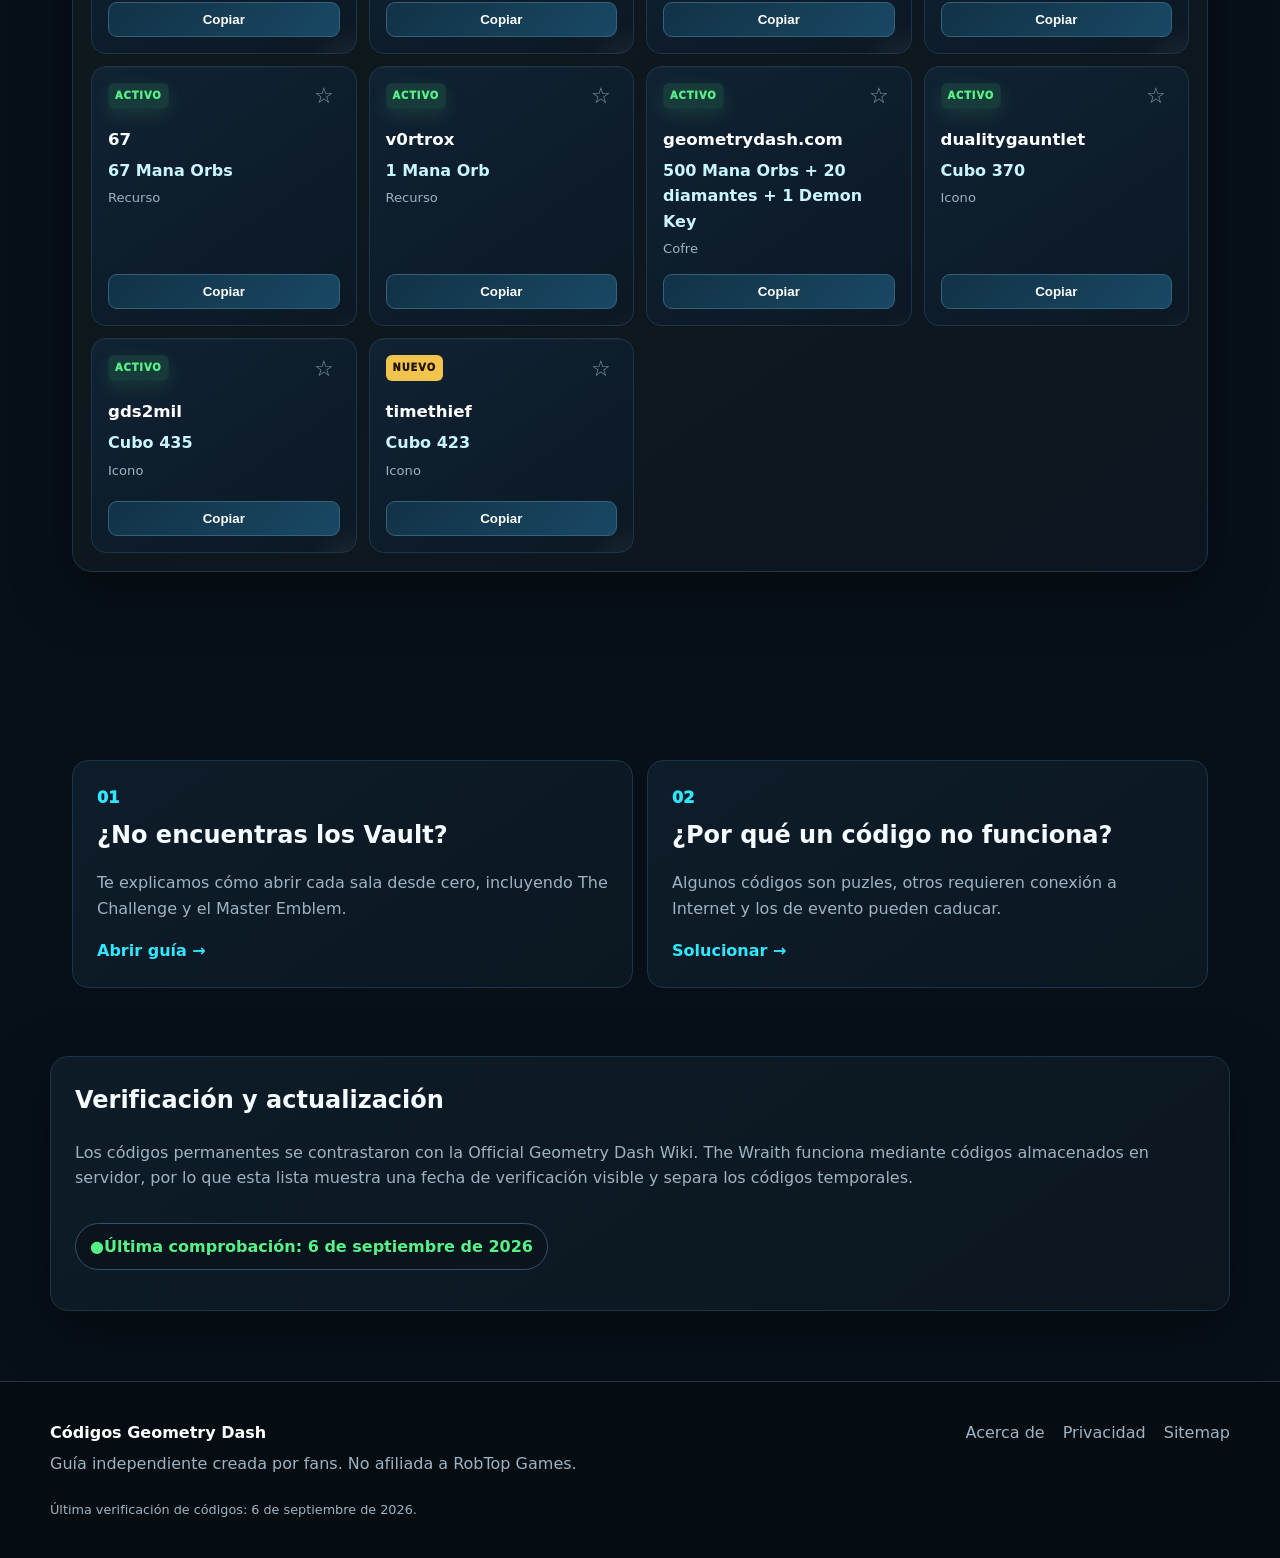
==== commit 812e07a5: "Add files via upload" ====
--- a/index.html
+++ b/index.html
@@ -55,6 +55,43 @@
   </div>
 </section>
 
+
+<section class="feature-strip">
+  <div class="feature-pill">
+    <strong>68+</strong>
+    <span>Códigos listados</span>
+  </div>
+  <div class="feature-pill">
+    <strong>38</strong>
+    <span>De The Wraith</span>
+  </div>
+  <div class="feature-pill">
+    <strong>7</strong>
+    <span>De Chamber of Time</span>
+  </div>
+  <div class="feature-pill highlight">
+    <strong>NUEVO</strong>
+    <span>timethief ya incluido</span>
+  </div>
+</section>
+
+
+<section class="fresh-drop">
+  <div class="fresh-drop-inner">
+    <div>
+      <p class="eyebrow">CÓDIGOS NUEVOS</p>
+      <h2>Lo más reciente de The Wraith</h2>
+      <p>Esta versión destaca los códigos nuevos y la fecha de verificación para que tu web se vea más seria y más útil para Google.</p>
+    </div>
+    <div class="fresh-tags">
+      <span>timethief</span>
+      <span>gds2mil</span>
+      <span>dualitygauntlet</span>
+      <span>geometrydash.com</span>
+    </div>
+  </div>
+</section>
+
 <section class="latest">
   <div class="section-head">
     <div><p class="eyebrow">LO MÁS NUEVO</p><h2>Códigos recientes de The Wraith</h2></div>
--- a/style.css
+++ b/style.css
@@ -72,3 +72,268 @@
     height:112px;
   }
 }
+
+
+
+/* =========================
+   DEFINITIVE VISUAL UPGRADE
+========================= */
+
+.hero{
+  position:relative;
+}
+.hero::before{
+  content:"";
+  position:absolute;
+  inset:0;
+  background:
+    radial-gradient(circle at 20% 18%, rgba(49,231,255,.11), transparent 22rem),
+    radial-gradient(circle at 85% 18%, rgba(189,99,255,.10), transparent 18rem),
+    linear-gradient(180deg, rgba(255,255,255,.01), transparent);
+  pointer-events:none;
+}
+.hero-inner{
+  position:relative;
+  z-index:2;
+}
+
+.feature-strip{
+  max-width:1180px;
+  margin:0 auto;
+  padding:0 22px 10px;
+  display:grid;
+  grid-template-columns:repeat(4,1fr);
+  gap:12px;
+}
+.feature-pill{
+  background:linear-gradient(145deg,#0f2231,#0c1824);
+  border:1px solid var(--line);
+  border-radius:16px;
+  padding:16px 18px;
+  box-shadow:var(--shadow);
+}
+.feature-pill strong{
+  display:block;
+  font-size:1.55rem;
+  line-height:1;
+  margin-bottom:5px;
+  color:#fff;
+}
+.feature-pill span{
+  color:var(--muted);
+  font-size:.88rem;
+}
+.feature-pill.highlight{
+  background:linear-gradient(145deg, rgba(189,99,255,.24), rgba(49,231,255,.12));
+  border-color:#4e728a;
+}
+
+.fresh-drop{
+  max-width:1180px;
+  margin:0 auto;
+  padding:22px 22px 0;
+}
+.fresh-drop-inner{
+  display:grid;
+  grid-template-columns:1.15fr .85fr;
+  gap:18px;
+  align-items:center;
+  background:linear-gradient(145deg, rgba(189,99,255,.18), rgba(49,231,255,.08));
+  border:1px solid #355167;
+  border-radius:18px;
+  padding:22px;
+  box-shadow:var(--shadow);
+}
+.fresh-drop-inner h2{
+  margin:4px 0 8px;
+  font-size:clamp(1.5rem, 3vw, 2.15rem);
+}
+.fresh-drop-inner p{
+  margin:0;
+  color:#d2e3ee;
+}
+.fresh-tags{
+  display:flex;
+  gap:10px;
+  flex-wrap:wrap;
+  justify-content:flex-end;
+}
+.fresh-tags span{
+  background:#08131c;
+  border:1px solid #34556c;
+  color:#c9f6ff;
+  border-radius:999px;
+  padding:10px 14px;
+  font-weight:850;
+  box-shadow:0 10px 24px rgba(0,0,0,.22);
+}
+
+.vault-block{
+  padding:18px;
+  border-radius:20px;
+  border:1px solid var(--line);
+  margin:52px 0;
+  box-shadow:var(--shadow);
+}
+.vault-block[data-block="vault"]{
+  background:
+    radial-gradient(circle at 12% 0%, rgba(49,231,255,.12), transparent 16rem),
+    linear-gradient(145deg,#0d1c27,#0b1620);
+}
+.vault-block[data-block="secrets"]{
+  background:
+    radial-gradient(circle at 12% 0%, rgba(189,99,255,.16), transparent 16rem),
+    linear-gradient(145deg,#141125,#0c1620);
+}
+.vault-block[data-block="chamber"]{
+  background:
+    radial-gradient(circle at 12% 0%, rgba(255,200,75,.14), transparent 16rem),
+    linear-gradient(145deg,#20180d,#121922);
+}
+.vault-block[data-block="wraith"]{
+  background:
+    radial-gradient(circle at 12% 0%, rgba(87,242,135,.13), transparent 16rem),
+    linear-gradient(145deg,#0f1e18,#0c1620);
+}
+
+.vault-title{
+  padding:6px 4px 12px;
+  border-bottom:1px solid rgba(255,255,255,.06);
+  margin-bottom:18px;
+}
+.vault-title h2{
+  font-size:1.72rem;
+}
+.vault-art{
+  width:68px;
+  height:68px;
+  flex:0 0 68px;
+  padding:6px;
+}
+.code-card{
+  position:relative;
+  overflow:hidden;
+  min-height:215px;
+}
+.code-card::after{
+  content:"";
+  position:absolute;
+  inset:auto -20% -35% auto;
+  width:110px;
+  height:110px;
+  background:radial-gradient(circle, rgba(255,255,255,.08), transparent 62%);
+  pointer-events:none;
+}
+.badge-new{
+  background:#f2c44e;
+  color:#231600;
+}
+.badge-active{
+  box-shadow:0 0 0 1px rgba(0,0,0,.1) inset, 0 6px 18px rgba(87,242,135,.12);
+}
+.copy-btn{
+  background:linear-gradient(135deg,#123246,#194864);
+  border-color:#34627b;
+}
+.copy-btn:hover{
+  background:linear-gradient(135deg,#17435c,#225e81);
+}
+
+.section-head h2{
+  text-shadow:0 2px 0 rgba(0,0,0,.16);
+}
+#resultCount{
+  background:#0a1520;
+  border:1px solid var(--line);
+  border-radius:999px;
+  padding:8px 12px;
+}
+
+.page-hero{
+  position:relative;
+  background:
+    radial-gradient(circle at top left, rgba(49,231,255,.09), transparent 16rem),
+    linear-gradient(145deg,#0d1822,#0b131c);
+  border:1px solid var(--line);
+  border-radius:22px;
+  padding:44px 28px;
+  margin-top:28px;
+  box-shadow:var(--shadow);
+}
+.page-hero .primary-btn{
+  margin-top:6px;
+}
+.page-vault-art{
+  background:linear-gradient(145deg,#0d2130,#09131c);
+}
+
+.source-note{
+  background:linear-gradient(145deg,#0d1c28,#0c161f);
+  border:1px solid var(--line);
+  border-radius:18px;
+  box-shadow:var(--shadow);
+}
+.update-chip{
+  display:inline-flex;
+  align-items:center;
+  gap:8px;
+  background:#09141d;
+  border:1px solid #355167;
+  color:#d7eff8;
+  border-radius:999px;
+  padding:10px 14px;
+  font-weight:800;
+}
+.update-chip::before{
+  content:"●";
+  color:#57f287;
+}
+
+@media(max-width:980px){
+  .feature-strip{
+    grid-template-columns:repeat(2,1fr);
+  }
+  .fresh-drop-inner{
+    grid-template-columns:1fr;
+  }
+  .fresh-tags{
+    justify-content:flex-start;
+  }
+}
+
+@media(max-width:720px){
+  .feature-strip{
+    padding-left:16px;
+    padding-right:16px;
+  }
+  .feature-pill{
+    padding:14px;
+  }
+  .vault-block{
+    padding:14px;
+  }
+  .vault-title h2{
+    font-size:1.45rem;
+  }
+  .vault-art{
+    width:58px;
+    height:58px;
+    flex-basis:58px;
+  }
+}
+
+@media(max-width:500px){
+  .feature-strip{
+    grid-template-columns:1fr;
+  }
+  .fresh-drop{
+    padding-left:16px;
+    padding-right:16px;
+  }
+  .fresh-drop-inner{
+    padding:18px;
+  }
+  .fresh-tags span{
+    font-size:.9rem;
+  }
+}
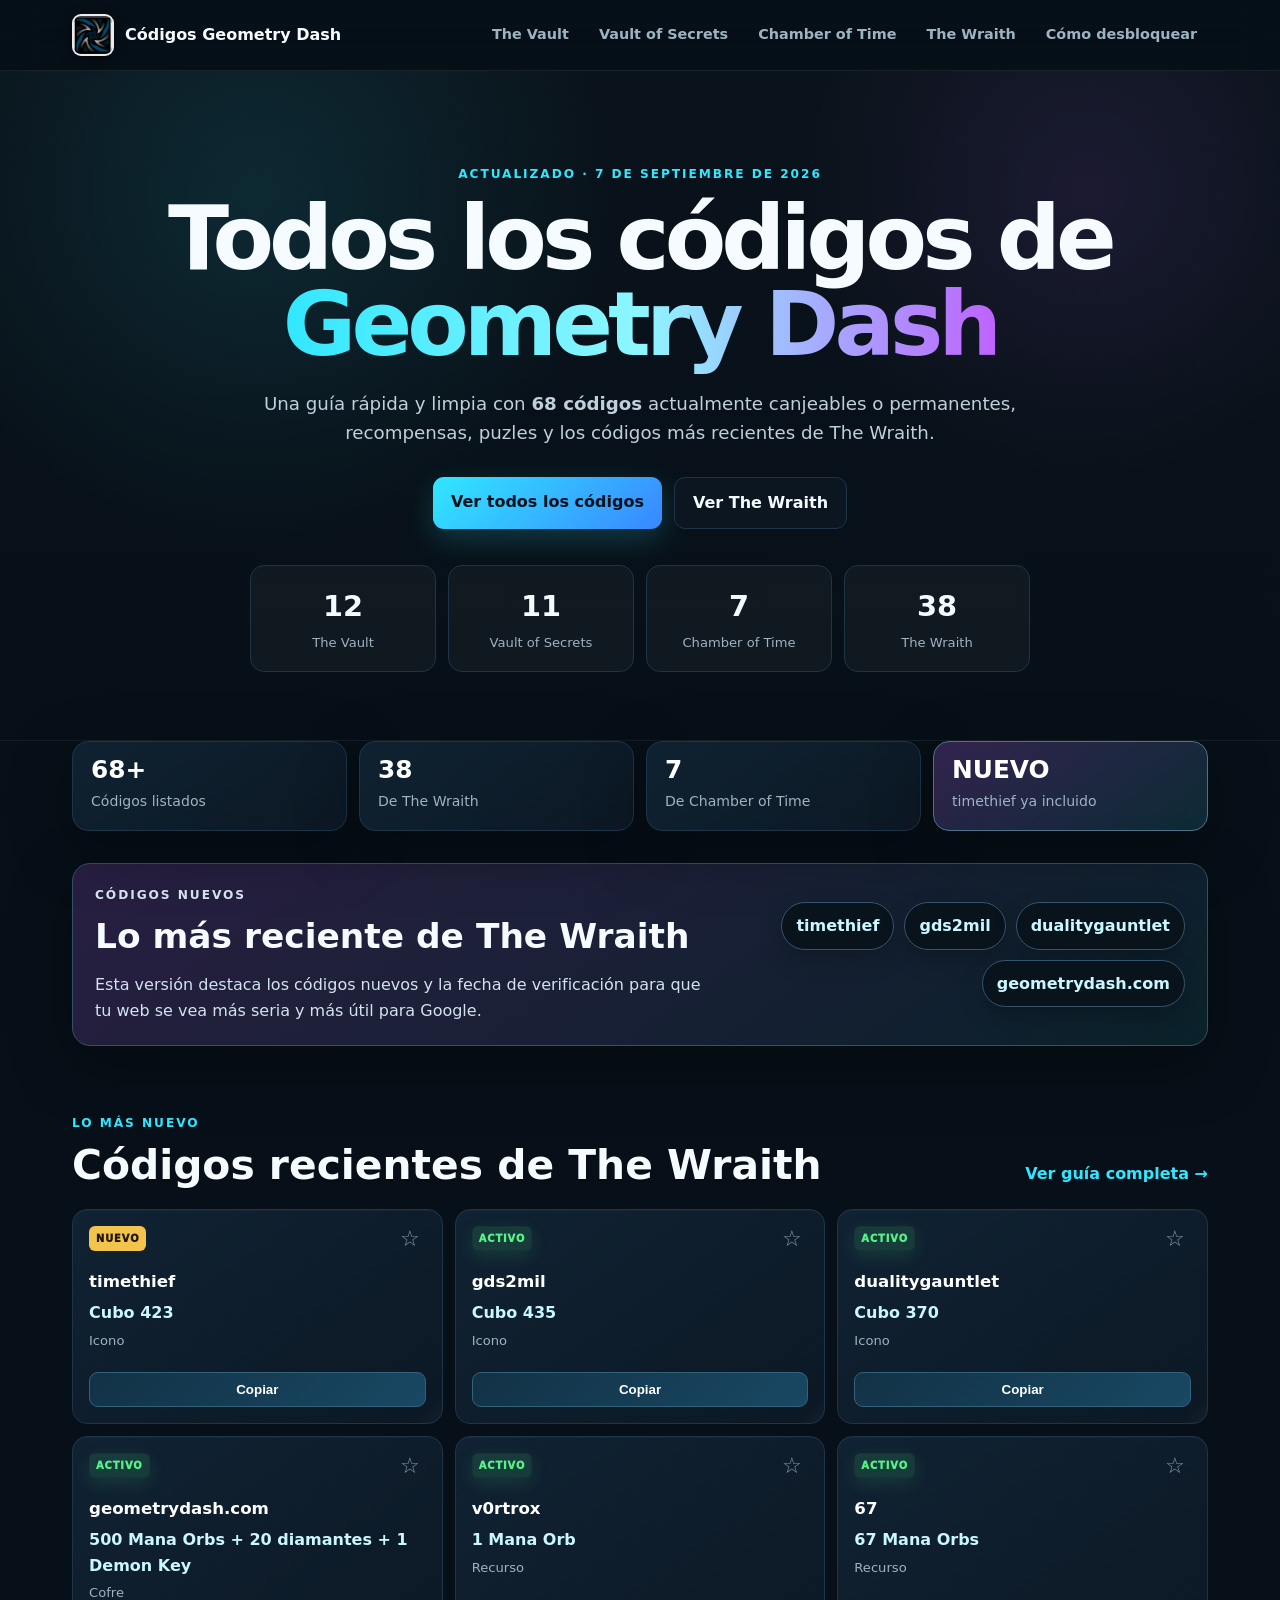
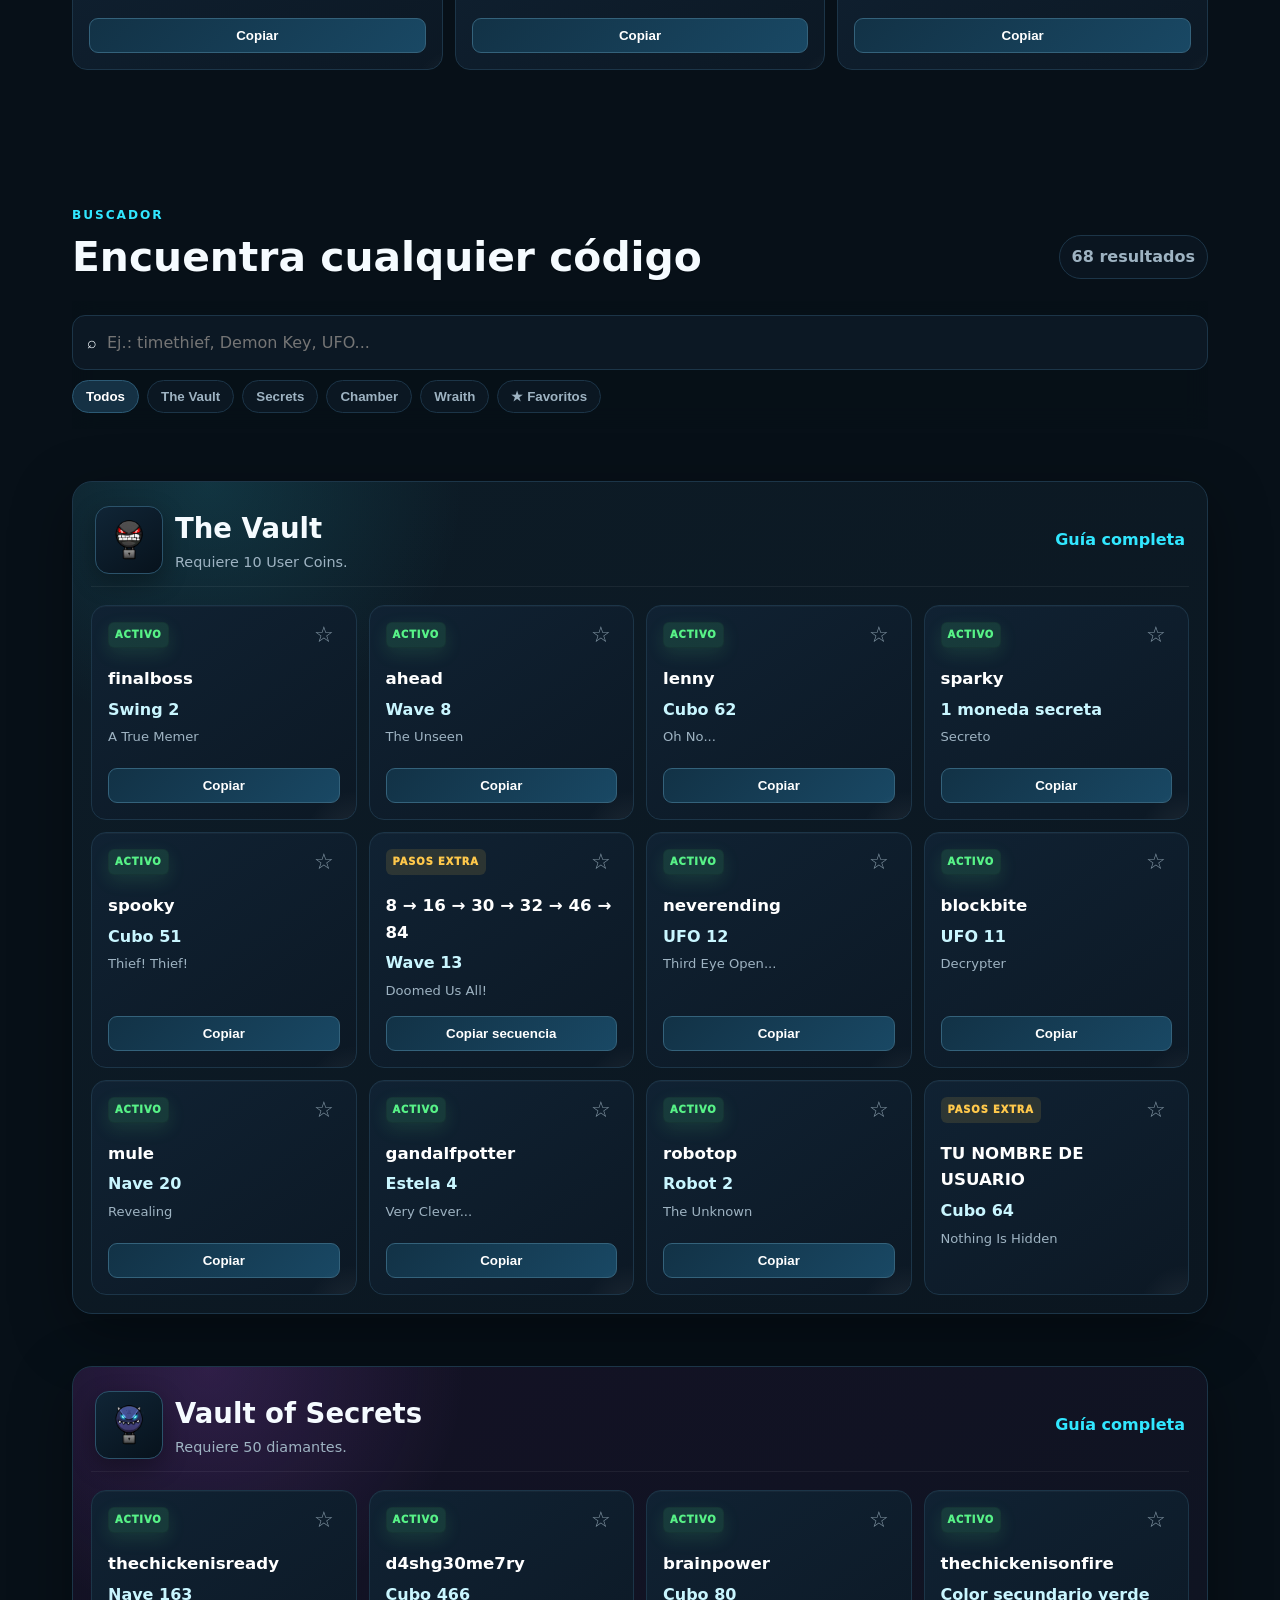
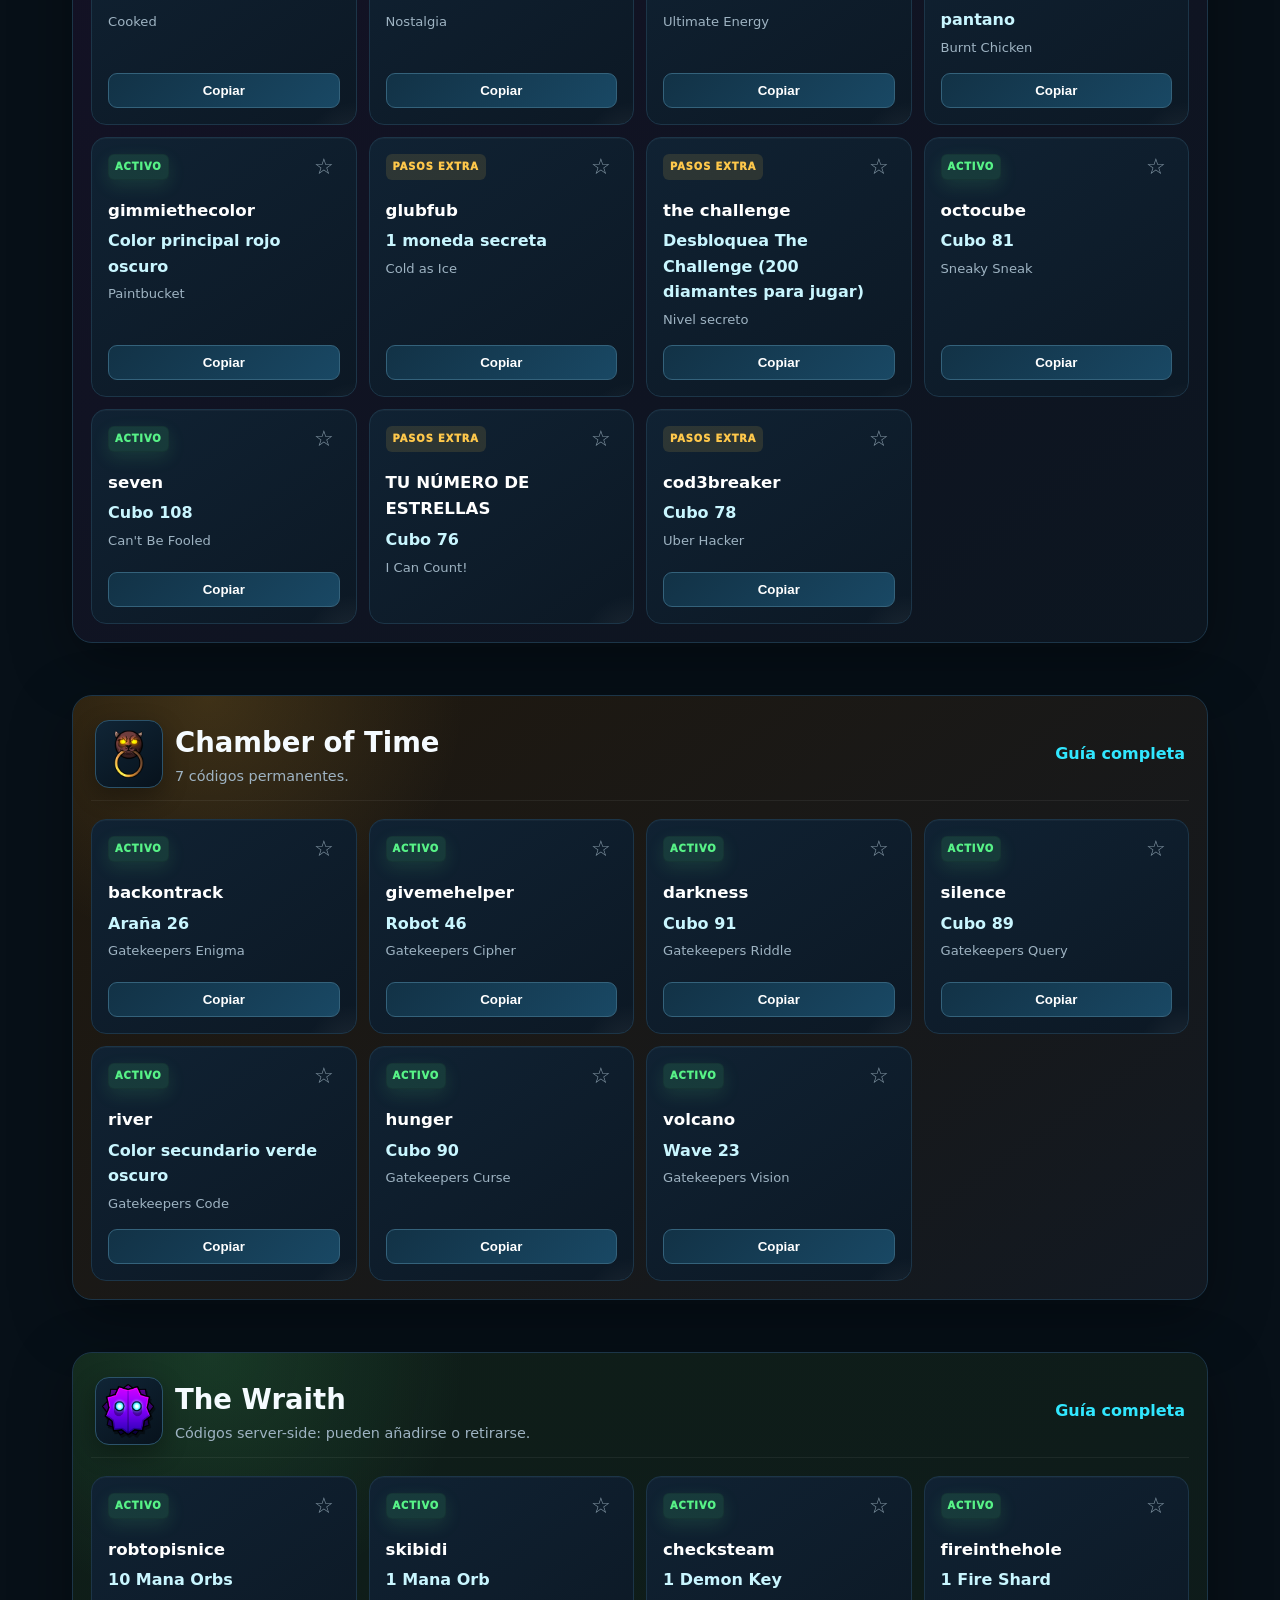
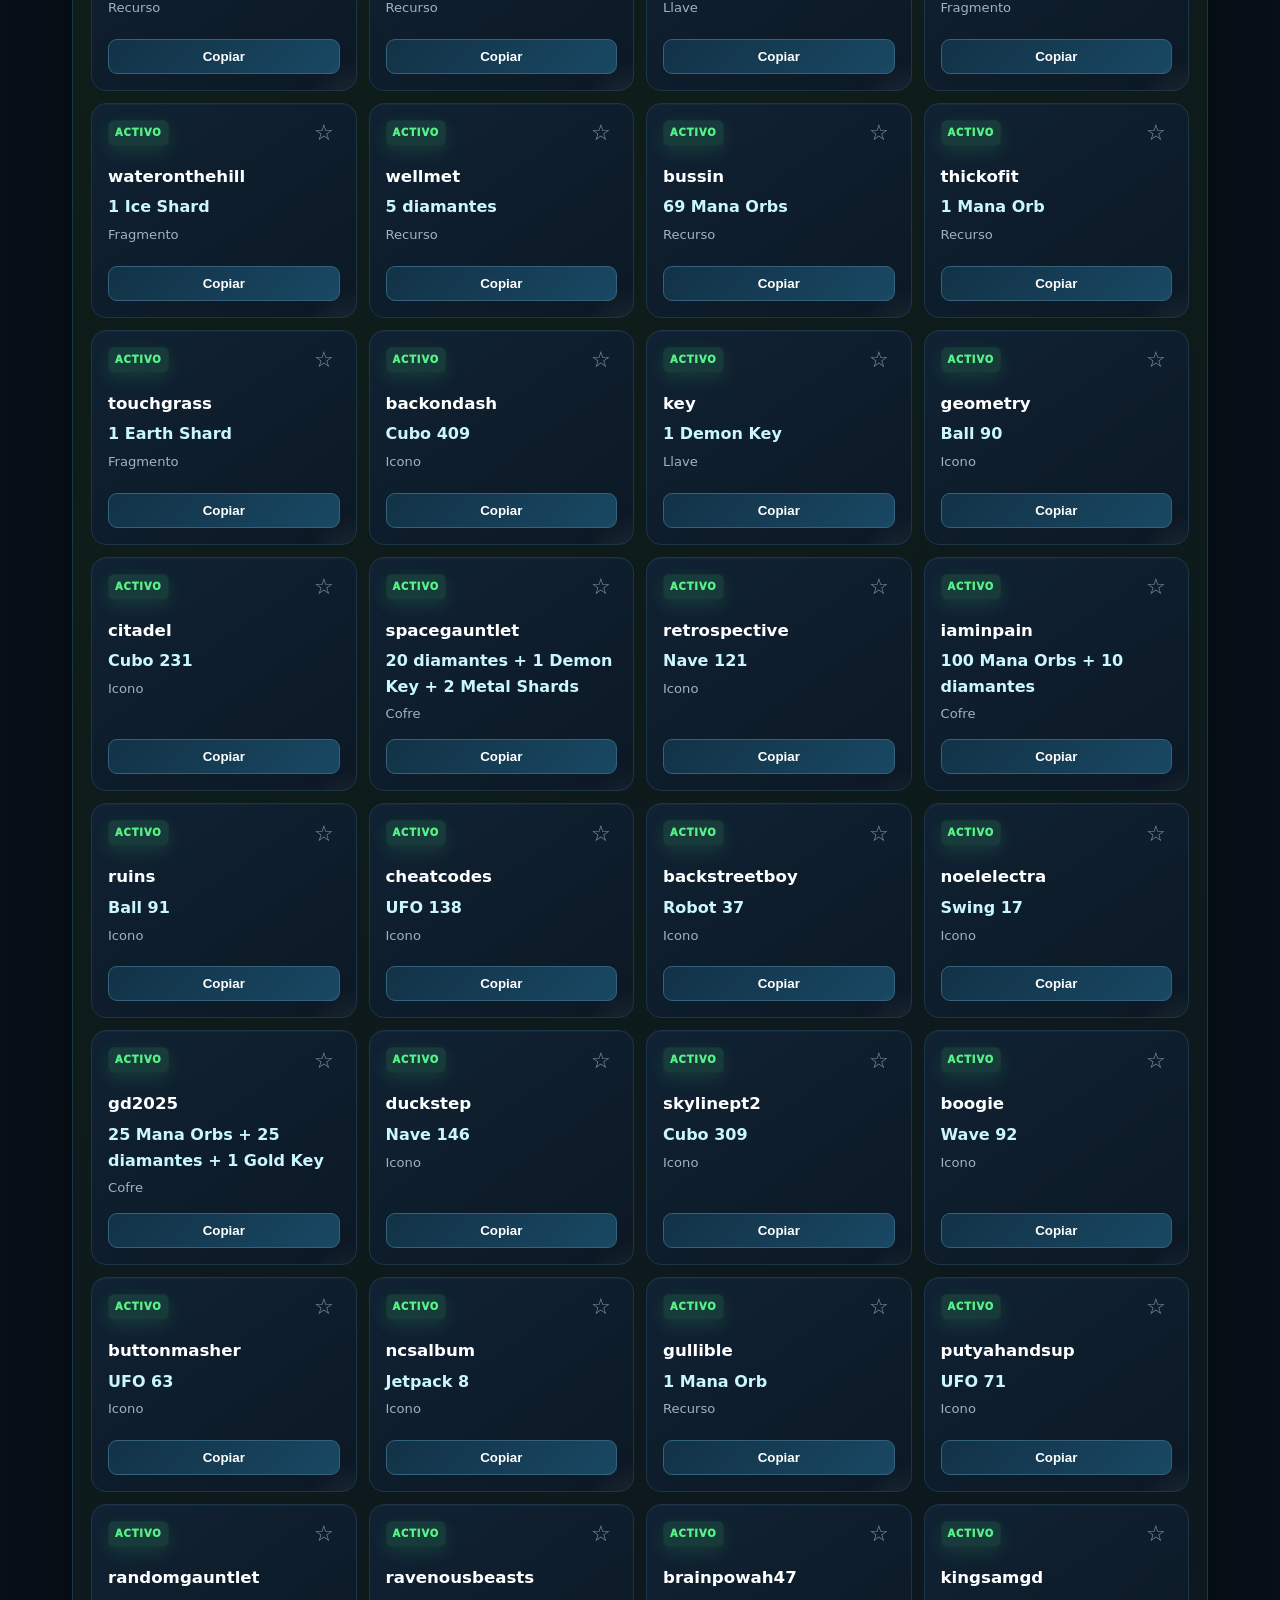
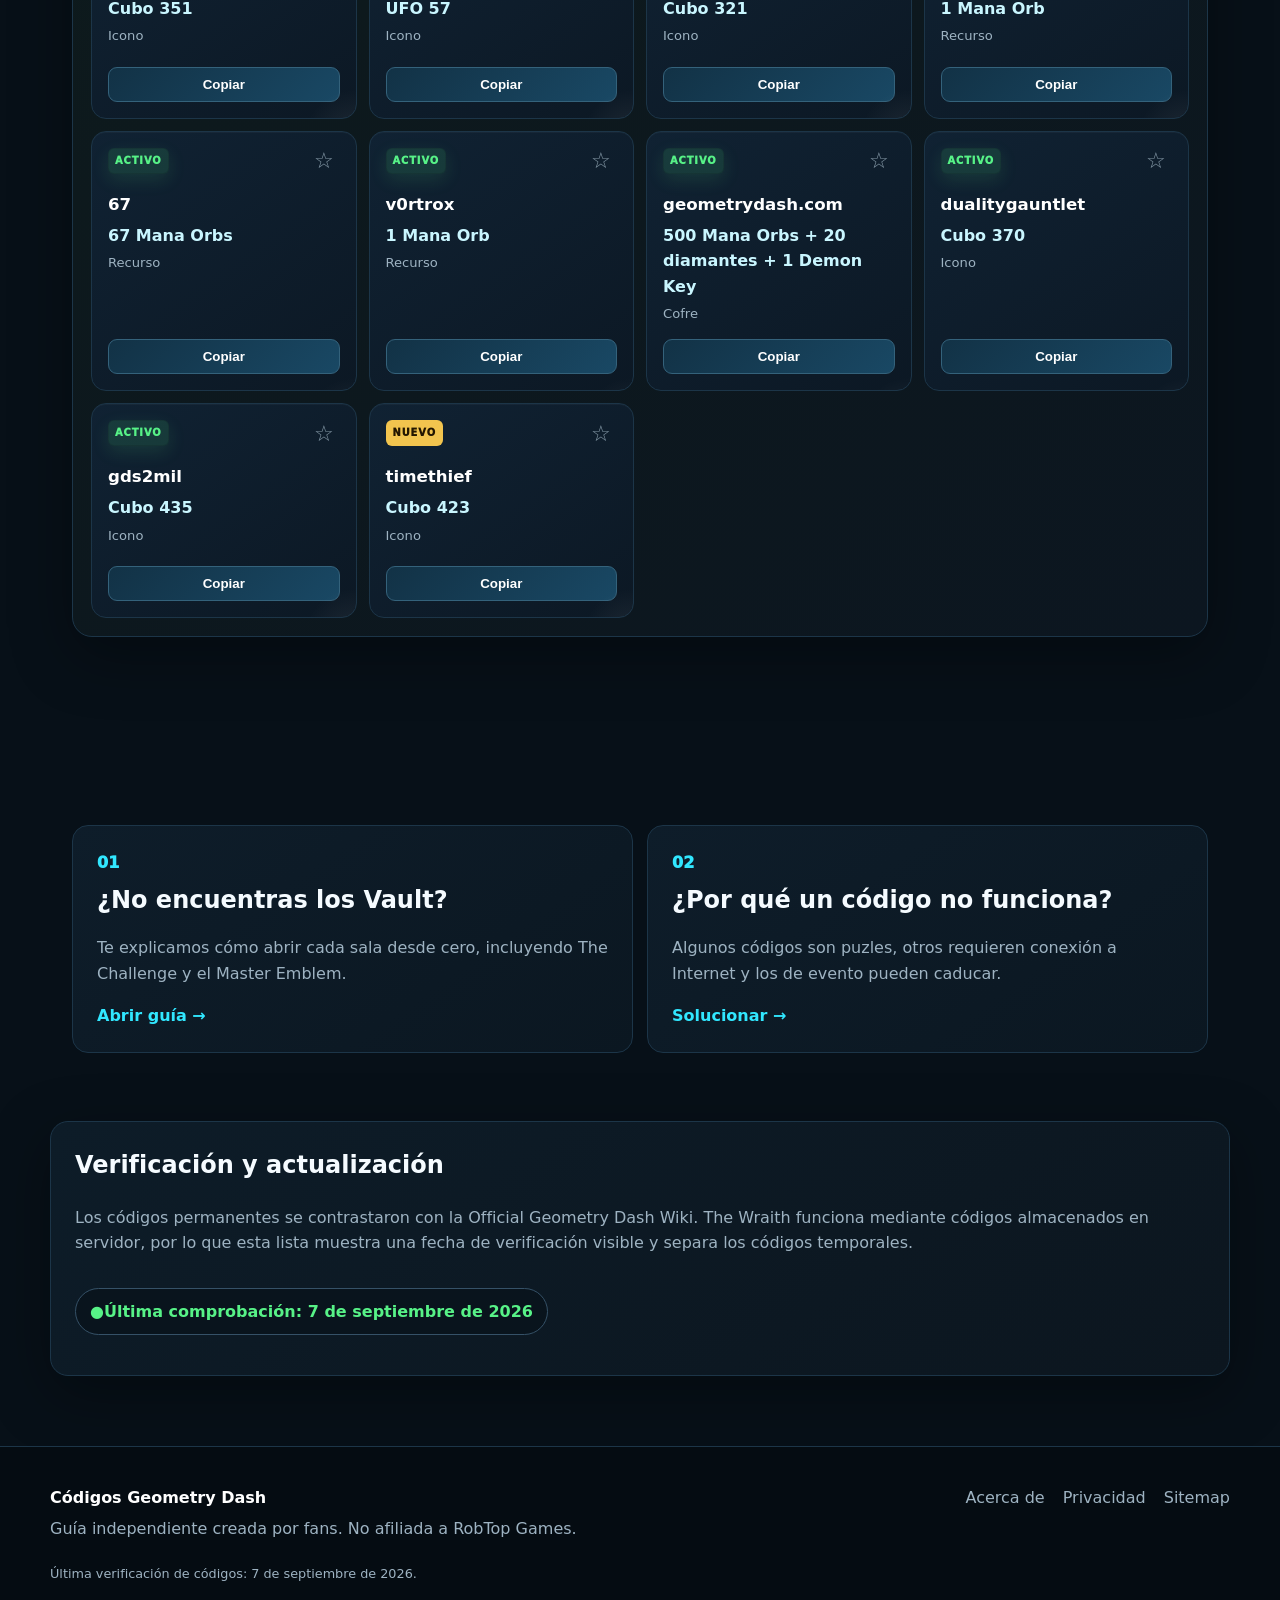
==== commit 9b425b01: "Add files via upload" ====
--- a/index.html
+++ b/index.html
@@ -39,7 +39,7 @@
 <main id="contenido">
 <section class="hero">
   <div class="hero-inner">
-    <p class="eyebrow">ACTUALIZADO · 6 DE SEPTIEMBRE DE 2026</p>
+    <p class="eyebrow">ACTUALIZADO · 7 DE SEPTIEMBRE DE 2026</p>
     <h1>Todos los códigos de <span>Geometry Dash</span></h1>
     <p class="hero-copy">Una guía rápida y limpia con <strong>68 códigos</strong> actualmente canjeables o permanentes, recompensas, puzles y los códigos más recientes de The Wraith.</p>
     <div class="hero-actions">
@@ -182,7 +182,7 @@
     <article class="code-card" data-vault="vault" data-search="finalboss swing a true memer vault">
       <div class="card-top"><span class="badge badge-active">ACTIVO</span><button class="fav-btn" type="button" aria-label="Guardar favorito" title="Guardar favorito">☆</button></div>
       <h3>finalboss</h3>
-      <p class="reward">Swing</p>
+      <p class="reward">Swing 2</p>
       <p class="achievement">A True Memer</p>
       <div class="card-actions"><button class="copy-btn" type="button" data-code="finalboss">Copiar</button></div>
     </article>
@@ -191,7 +191,7 @@
     <article class="code-card" data-vault="vault" data-search="ahead wave the unseen vault">
       <div class="card-top"><span class="badge badge-active">ACTIVO</span><button class="fav-btn" type="button" aria-label="Guardar favorito" title="Guardar favorito">☆</button></div>
       <h3>ahead</h3>
-      <p class="reward">Wave</p>
+      <p class="reward">Wave 8</p>
       <p class="achievement">The Unseen</p>
       <div class="card-actions"><button class="copy-btn" type="button" data-code="ahead">Copiar</button></div>
     </article>
@@ -200,7 +200,7 @@
     <article class="code-card" data-vault="vault" data-search="lenny icono de cubo oh no... vault">
       <div class="card-top"><span class="badge badge-active">ACTIVO</span><button class="fav-btn" type="button" aria-label="Guardar favorito" title="Guardar favorito">☆</button></div>
       <h3>lenny</h3>
-      <p class="reward">Icono de cubo</p>
+      <p class="reward">Cubo 62</p>
       <p class="achievement">Oh No...</p>
       <div class="card-actions"><button class="copy-btn" type="button" data-code="lenny">Copiar</button></div>
     </article>
@@ -218,7 +218,7 @@
     <article class="code-card" data-vault="vault" data-search="spooky icono de cubo thief! thief! vault">
       <div class="card-top"><span class="badge badge-active">ACTIVO</span><button class="fav-btn" type="button" aria-label="Guardar favorito" title="Guardar favorito">☆</button></div>
       <h3>spooky</h3>
-      <p class="reward">Icono de cubo</p>
+      <p class="reward">Cubo 51</p>
       <p class="achievement">Thief! Thief!</p>
       <div class="card-actions"><button class="copy-btn" type="button" data-code="spooky">Copiar</button></div>
     </article>
@@ -227,7 +227,7 @@
     <article class="code-card" data-vault="vault" data-search="8 → 16 → 30 → 32 → 46 → 84 wave doomed us all! vault">
       <div class="card-top"><span class="badge badge-puzzle">PASOS EXTRA</span><button class="fav-btn" type="button" aria-label="Guardar favorito" title="Guardar favorito">☆</button></div>
       <h3>8 → 16 → 30 → 32 → 46 → 84</h3>
-      <p class="reward">Wave</p>
+      <p class="reward">Wave 13</p>
       <p class="achievement">Doomed Us All!</p>
       <div class="card-actions"><button class="copy-btn" type="button" data-code="8, 16, 30, 32, 46, 84">Copiar secuencia</button></div>
     </article>
@@ -236,7 +236,7 @@
     <article class="code-card" data-vault="vault" data-search="neverending ufo third eye open... vault">
       <div class="card-top"><span class="badge badge-active">ACTIVO</span><button class="fav-btn" type="button" aria-label="Guardar favorito" title="Guardar favorito">☆</button></div>
       <h3>neverending</h3>
-      <p class="reward">UFO</p>
+      <p class="reward">UFO 12</p>
       <p class="achievement">Third Eye Open...</p>
       <div class="card-actions"><button class="copy-btn" type="button" data-code="neverending">Copiar</button></div>
     </article>
@@ -245,7 +245,7 @@
     <article class="code-card" data-vault="vault" data-search="blockbite ufo decrypter vault">
       <div class="card-top"><span class="badge badge-active">ACTIVO</span><button class="fav-btn" type="button" aria-label="Guardar favorito" title="Guardar favorito">☆</button></div>
       <h3>blockbite</h3>
-      <p class="reward">UFO</p>
+      <p class="reward">UFO 11</p>
       <p class="achievement">Decrypter</p>
       <div class="card-actions"><button class="copy-btn" type="button" data-code="blockbite">Copiar</button></div>
     </article>
@@ -254,7 +254,7 @@
     <article class="code-card" data-vault="vault" data-search="mule nave revealing vault">
       <div class="card-top"><span class="badge badge-active">ACTIVO</span><button class="fav-btn" type="button" aria-label="Guardar favorito" title="Guardar favorito">☆</button></div>
       <h3>mule</h3>
-      <p class="reward">Nave</p>
+      <p class="reward">Nave 20</p>
       <p class="achievement">Revealing</p>
       <div class="card-actions"><button class="copy-btn" type="button" data-code="mule">Copiar</button></div>
     </article>
@@ -263,7 +263,7 @@
     <article class="code-card" data-vault="vault" data-search="gandalfpotter estela very clever... vault">
       <div class="card-top"><span class="badge badge-active">ACTIVO</span><button class="fav-btn" type="button" aria-label="Guardar favorito" title="Guardar favorito">☆</button></div>
       <h3>gandalfpotter</h3>
-      <p class="reward">Estela</p>
+      <p class="reward">Estela 4</p>
       <p class="achievement">Very Clever...</p>
       <div class="card-actions"><button class="copy-btn" type="button" data-code="gandalfpotter">Copiar</button></div>
     </article>
@@ -272,7 +272,7 @@
     <article class="code-card" data-vault="vault" data-search="robotop robot the unknown vault">
       <div class="card-top"><span class="badge badge-active">ACTIVO</span><button class="fav-btn" type="button" aria-label="Guardar favorito" title="Guardar favorito">☆</button></div>
       <h3>robotop</h3>
-      <p class="reward">Robot</p>
+      <p class="reward">Robot 2</p>
       <p class="achievement">The Unknown</p>
       <div class="card-actions"><button class="copy-btn" type="button" data-code="robotop">Copiar</button></div>
     </article>
@@ -281,7 +281,7 @@
     <article class="code-card" data-vault="vault" data-search="tu nombre de usuario icono de cubo nothing is hidden vault">
       <div class="card-top"><span class="badge badge-puzzle">PASOS EXTRA</span><button class="fav-btn" type="button" aria-label="Guardar favorito" title="Guardar favorito">☆</button></div>
       <h3>TU NOMBRE DE USUARIO</h3>
-      <p class="reward">Icono de cubo</p>
+      <p class="reward">Cubo 64</p>
       <p class="achievement">Nothing Is Hidden</p>
       <div class="card-actions"></div>
     </article>
@@ -294,7 +294,7 @@
     <article class="code-card" data-vault="secrets" data-search="thechickenisready nave cooked secrets">
       <div class="card-top"><span class="badge badge-active">ACTIVO</span><button class="fav-btn" type="button" aria-label="Guardar favorito" title="Guardar favorito">☆</button></div>
       <h3>thechickenisready</h3>
-      <p class="reward">Nave</p>
+      <p class="reward">Nave 163</p>
       <p class="achievement">Cooked</p>
       <div class="card-actions"><button class="copy-btn" type="button" data-code="thechickenisready">Copiar</button></div>
     </article>
@@ -303,7 +303,7 @@
     <article class="code-card" data-vault="secrets" data-search="d4shg30me7ry icono de cubo nostalgia secrets">
       <div class="card-top"><span class="badge badge-active">ACTIVO</span><button class="fav-btn" type="button" aria-label="Guardar favorito" title="Guardar favorito">☆</button></div>
       <h3>d4shg30me7ry</h3>
-      <p class="reward">Icono de cubo</p>
+      <p class="reward">Cubo 466</p>
       <p class="achievement">Nostalgia</p>
       <div class="card-actions"><button class="copy-btn" type="button" data-code="d4shg30me7ry">Copiar</button></div>
     </article>
@@ -312,7 +312,7 @@
     <article class="code-card" data-vault="secrets" data-search="brainpower icono de cubo ultimate energy secrets">
       <div class="card-top"><span class="badge badge-active">ACTIVO</span><button class="fav-btn" type="button" aria-label="Guardar favorito" title="Guardar favorito">☆</button></div>
       <h3>brainpower</h3>
-      <p class="reward">Icono de cubo</p>
+      <p class="reward">Cubo 80</p>
       <p class="achievement">Ultimate Energy</p>
       <div class="card-actions"><button class="copy-btn" type="button" data-code="brainpower">Copiar</button></div>
     </article>
@@ -321,7 +321,7 @@
     <article class="code-card" data-vault="secrets" data-search="thechickenisonfire color secundario burnt chicken secrets">
       <div class="card-top"><span class="badge badge-active">ACTIVO</span><button class="fav-btn" type="button" aria-label="Guardar favorito" title="Guardar favorito">☆</button></div>
       <h3>thechickenisonfire</h3>
-      <p class="reward">Color secundario</p>
+      <p class="reward">Color secundario verde pantano</p>
       <p class="achievement">Burnt Chicken</p>
       <div class="card-actions"><button class="copy-btn" type="button" data-code="thechickenisonfire">Copiar</button></div>
     </article>
@@ -330,7 +330,7 @@
     <article class="code-card" data-vault="secrets" data-search="gimmiethecolor color principal paintbucket secrets">
       <div class="card-top"><span class="badge badge-active">ACTIVO</span><button class="fav-btn" type="button" aria-label="Guardar favorito" title="Guardar favorito">☆</button></div>
       <h3>gimmiethecolor</h3>
-      <p class="reward">Color principal</p>
+      <p class="reward">Color principal rojo oscuro</p>
       <p class="achievement">Paintbucket</p>
       <div class="card-actions"><button class="copy-btn" type="button" data-code="gimmiethecolor">Copiar</button></div>
     </article>
@@ -348,7 +348,7 @@
     <article class="code-card" data-vault="secrets" data-search="the challenge desbloquea the challenge nivel secreto secrets">
       <div class="card-top"><span class="badge badge-puzzle">PASOS EXTRA</span><button class="fav-btn" type="button" aria-label="Guardar favorito" title="Guardar favorito">☆</button></div>
       <h3>the challenge</h3>
-      <p class="reward">Desbloquea The Challenge</p>
+      <p class="reward">Desbloquea The Challenge (200 diamantes para jugar)</p>
       <p class="achievement">Nivel secreto</p>
       <div class="card-actions"><button class="copy-btn" type="button" data-code="the challenge">Copiar</button></div>
     </article>
@@ -357,7 +357,7 @@
     <article class="code-card" data-vault="secrets" data-search="octocube icono de cubo sneaky sneak secrets">
       <div class="card-top"><span class="badge badge-active">ACTIVO</span><button class="fav-btn" type="button" aria-label="Guardar favorito" title="Guardar favorito">☆</button></div>
       <h3>octocube</h3>
-      <p class="reward">Icono de cubo</p>
+      <p class="reward">Cubo 81</p>
       <p class="achievement">Sneaky Sneak</p>
       <div class="card-actions"><button class="copy-btn" type="button" data-code="octocube">Copiar</button></div>
     </article>
@@ -366,7 +366,7 @@
     <article class="code-card" data-vault="secrets" data-search="seven icono de cubo can&#x27;t be fooled secrets">
       <div class="card-top"><span class="badge badge-active">ACTIVO</span><button class="fav-btn" type="button" aria-label="Guardar favorito" title="Guardar favorito">☆</button></div>
       <h3>seven</h3>
-      <p class="reward">Icono de cubo</p>
+      <p class="reward">Cubo 108</p>
       <p class="achievement">Can&#x27;t Be Fooled</p>
       <div class="card-actions"><button class="copy-btn" type="button" data-code="seven">Copiar</button></div>
     </article>
@@ -375,7 +375,7 @@
     <article class="code-card" data-vault="secrets" data-search="tu número de estrellas icono de cubo i can count! secrets">
       <div class="card-top"><span class="badge badge-puzzle">PASOS EXTRA</span><button class="fav-btn" type="button" aria-label="Guardar favorito" title="Guardar favorito">☆</button></div>
       <h3>TU NÚMERO DE ESTRELLAS</h3>
-      <p class="reward">Icono de cubo</p>
+      <p class="reward">Cubo 76</p>
       <p class="achievement">I Can Count!</p>
       <div class="card-actions"></div>
     </article>
@@ -384,7 +384,7 @@
     <article class="code-card" data-vault="secrets" data-search="cod3breaker icono de cubo uber hacker secrets">
       <div class="card-top"><span class="badge badge-puzzle">PASOS EXTRA</span><button class="fav-btn" type="button" aria-label="Guardar favorito" title="Guardar favorito">☆</button></div>
       <h3>cod3breaker</h3>
-      <p class="reward">Icono de cubo</p>
+      <p class="reward">Cubo 78</p>
       <p class="achievement">Uber Hacker</p>
       <div class="card-actions"><button class="copy-btn" type="button" data-code="cod3breaker">Copiar</button></div>
     </article>
@@ -397,7 +397,7 @@
     <article class="code-card" data-vault="chamber" data-search="backontrack araña gatekeepers enigma chamber">
       <div class="card-top"><span class="badge badge-active">ACTIVO</span><button class="fav-btn" type="button" aria-label="Guardar favorito" title="Guardar favorito">☆</button></div>
       <h3>backontrack</h3>
-      <p class="reward">Araña</p>
+      <p class="reward">Araña 26</p>
       <p class="achievement">Gatekeepers Enigma</p>
       <div class="card-actions"><button class="copy-btn" type="button" data-code="backontrack">Copiar</button></div>
     </article>
@@ -406,7 +406,7 @@
     <article class="code-card" data-vault="chamber" data-search="givemehelper robot gatekeepers cipher chamber">
       <div class="card-top"><span class="badge badge-active">ACTIVO</span><button class="fav-btn" type="button" aria-label="Guardar favorito" title="Guardar favorito">☆</button></div>
       <h3>givemehelper</h3>
-      <p class="reward">Robot</p>
+      <p class="reward">Robot 46</p>
       <p class="achievement">Gatekeepers Cipher</p>
       <div class="card-actions"><button class="copy-btn" type="button" data-code="givemehelper">Copiar</button></div>
     </article>
@@ -415,7 +415,7 @@
     <article class="code-card" data-vault="chamber" data-search="darkness icono de cubo gatekeepers riddle chamber">
       <div class="card-top"><span class="badge badge-active">ACTIVO</span><button class="fav-btn" type="button" aria-label="Guardar favorito" title="Guardar favorito">☆</button></div>
       <h3>darkness</h3>
-      <p class="reward">Icono de cubo</p>
+      <p class="reward">Cubo 91</p>
       <p class="achievement">Gatekeepers Riddle</p>
       <div class="card-actions"><button class="copy-btn" type="button" data-code="darkness">Copiar</button></div>
     </article>
@@ -424,7 +424,7 @@
     <article class="code-card" data-vault="chamber" data-search="silence icono de cubo gatekeepers query chamber">
       <div class="card-top"><span class="badge badge-active">ACTIVO</span><button class="fav-btn" type="button" aria-label="Guardar favorito" title="Guardar favorito">☆</button></div>
       <h3>silence</h3>
-      <p class="reward">Icono de cubo</p>
+      <p class="reward">Cubo 89</p>
       <p class="achievement">Gatekeepers Query</p>
       <div class="card-actions"><button class="copy-btn" type="button" data-code="silence">Copiar</button></div>
     </article>
@@ -433,7 +433,7 @@
     <article class="code-card" data-vault="chamber" data-search="river color secundario gatekeepers code chamber">
       <div class="card-top"><span class="badge badge-active">ACTIVO</span><button class="fav-btn" type="button" aria-label="Guardar favorito" title="Guardar favorito">☆</button></div>
       <h3>river</h3>
-      <p class="reward">Color secundario</p>
+      <p class="reward">Color secundario verde oscuro</p>
       <p class="achievement">Gatekeepers Code</p>
       <div class="card-actions"><button class="copy-btn" type="button" data-code="river">Copiar</button></div>
     </article>
@@ -442,7 +442,7 @@
     <article class="code-card" data-vault="chamber" data-search="hunger icono de cubo gatekeepers curse chamber">
       <div class="card-top"><span class="badge badge-active">ACTIVO</span><button class="fav-btn" type="button" aria-label="Guardar favorito" title="Guardar favorito">☆</button></div>
       <h3>hunger</h3>
-      <p class="reward">Icono de cubo</p>
+      <p class="reward">Cubo 90</p>
       <p class="achievement">Gatekeepers Curse</p>
       <div class="card-actions"><button class="copy-btn" type="button" data-code="hunger">Copiar</button></div>
     </article>
@@ -451,7 +451,7 @@
     <article class="code-card" data-vault="chamber" data-search="volcano wave gatekeepers vision chamber">
       <div class="card-top"><span class="badge badge-active">ACTIVO</span><button class="fav-btn" type="button" aria-label="Guardar favorito" title="Guardar favorito">☆</button></div>
       <h3>volcano</h3>
-      <p class="reward">Wave</p>
+      <p class="reward">Wave 23</p>
       <p class="achievement">Gatekeepers Vision</p>
       <div class="card-actions"><button class="copy-btn" type="button" data-code="volcano">Copiar</button></div>
     </article>
@@ -725,7 +725,7 @@
     <article class="code-card" data-vault="wraith" data-search="ravenousbeasts ufo icono wraith">
       <div class="card-top"><span class="badge badge-active">ACTIVO</span><button class="fav-btn" type="button" aria-label="Guardar favorito" title="Guardar favorito">☆</button></div>
       <h3>ravenousbeasts</h3>
-      <p class="reward">UFO</p>
+      <p class="reward">UFO 57</p>
       <p class="achievement">Icono</p>
       <div class="card-actions"><button class="copy-btn" type="button" data-code="ravenousbeasts">Copiar</button></div>
     </article>
@@ -818,7 +818,7 @@
 <section class="source-note">
   <h2>Verificación y actualización</h2>
   <p>Los códigos permanentes se contrastaron con la Official Geometry Dash Wiki. The Wraith funciona mediante códigos almacenados en servidor, por lo que esta lista muestra una fecha de verificación visible y separa los códigos temporales.</p>
-  <p class="update-chip">Última comprobación: 6 de septiembre de 2026</p>
+  <p class="update-chip">Última comprobación: 7 de septiembre de 2026</p>
 </section>
 </main>
 
@@ -834,7 +834,7 @@
       <a href="sitemap.xml">Sitemap</a>
     </div>
   </div>
-  <p class="footer-note">Última verificación de códigos: 6 de septiembre de 2026.</p>
+  <p class="footer-note">Última verificación de códigos: 7 de septiembre de 2026.</p>
 </footer>
 <div id="toast" class="toast" role="status" aria-live="polite"></div>
 <script src="script.js"></script>
